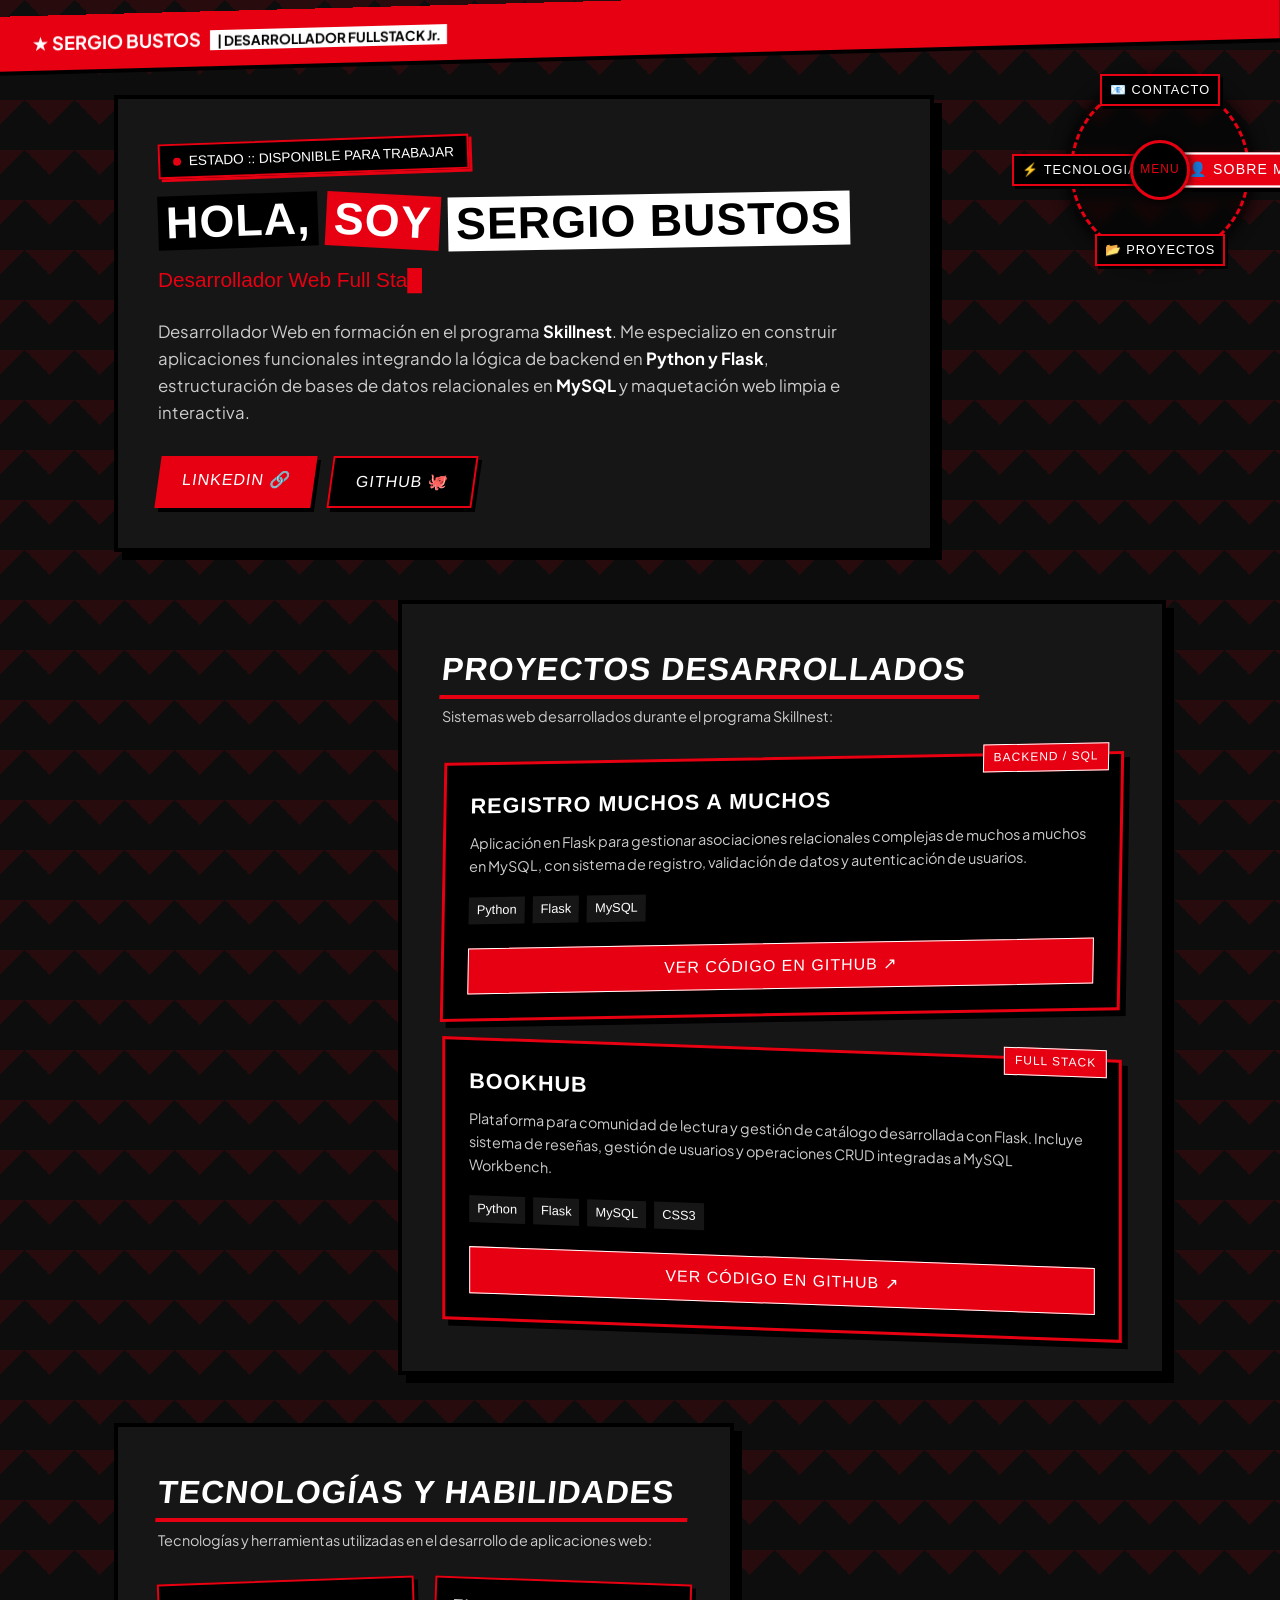
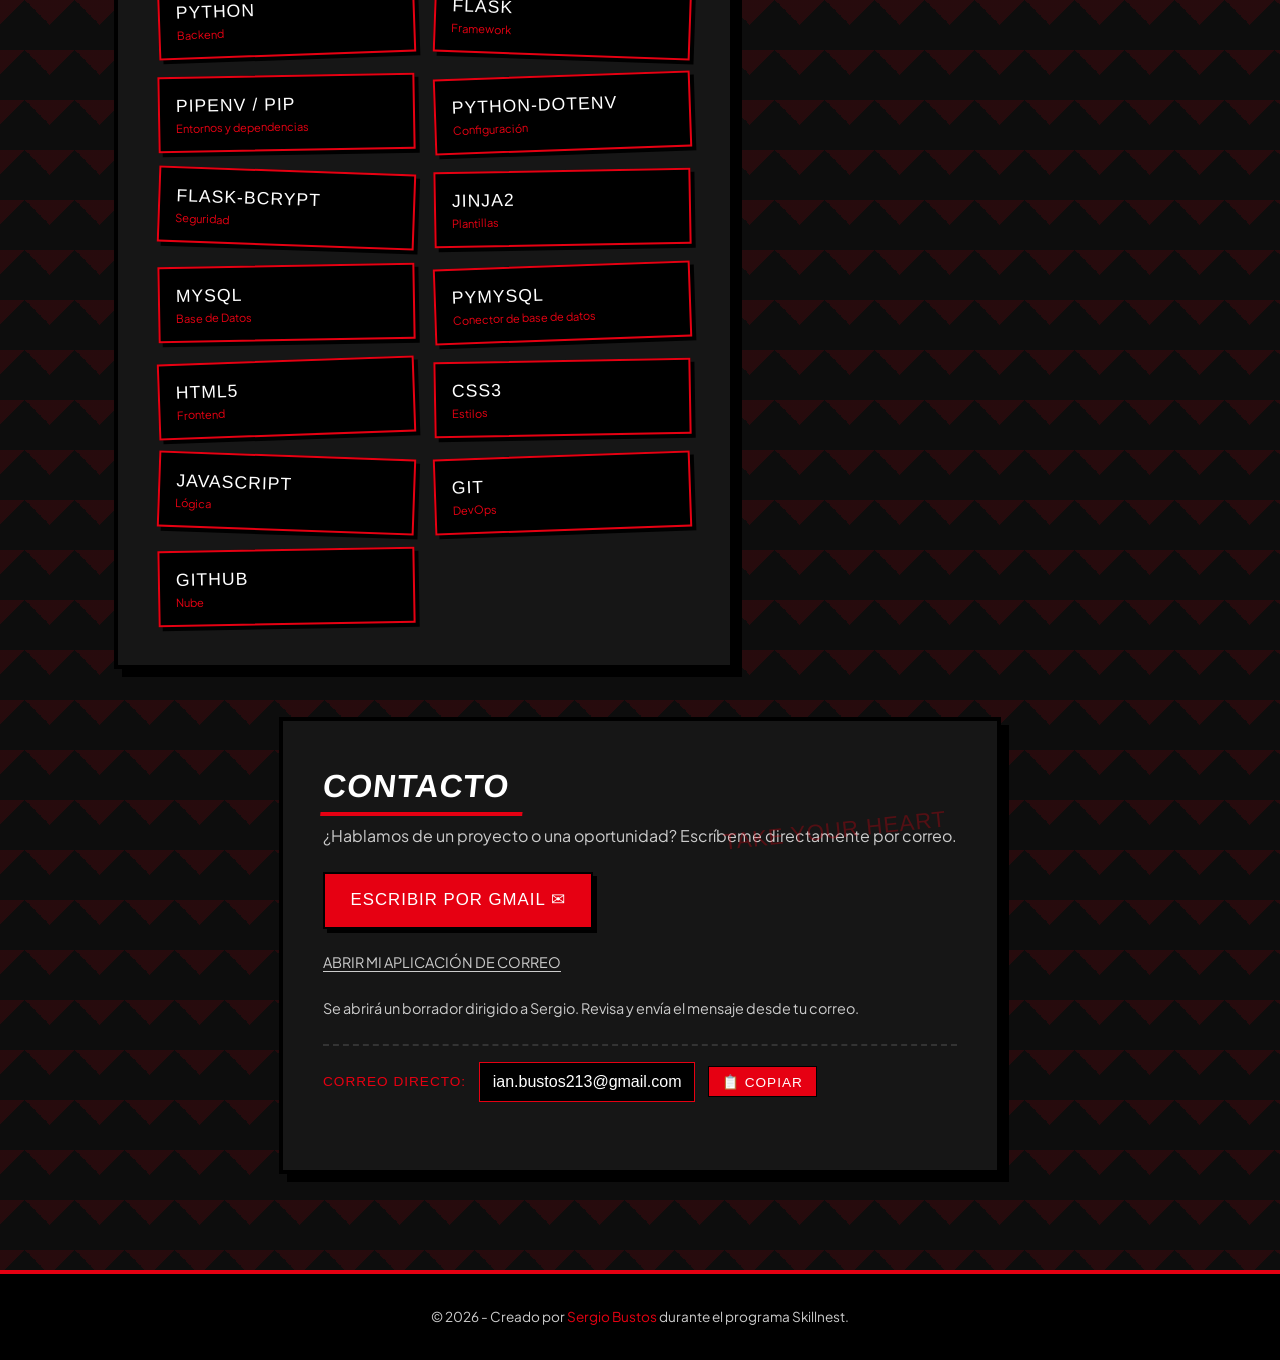
==== index.html @ f78c56a1 "update" ====
<!DOCTYPE html>
<html lang="es">
<head>
  <meta charset="UTF-8">
  <meta name="viewport" content="width=device-width, initial-scale=1.0">
  <title>Sergio Bustos | Portafolio Desarrollador Web</title>
  
  <link rel="preconnect" href="https://fonts.googleapis.com">
  <link rel="preconnect" href="https://fonts.gstatic.com" crossorigin>
  <link href="https://fonts.googleapis.com/css2?family=Impact&family=Plus+Jakarta+Sans:wght@700;800&display=swap" rel="stylesheet">
  
  <link rel="stylesheet" href="assets/css/styles.css">
</head>
<body>

  <!-- Transición de pantalla estilo Persona 5 -->
  <div id="p5-transition" class="p5-transition-overlay">
    <div class="p5-transition-stripe">
      <span class="p5-transition-text">TAKE YOUR TIME</span>
    </div>
  </div>

  <!-- Header Superior -->
  <header class="header">
    <div class="logo">
      <span class="star">★</span> SERGIO BUSTOS <span class="logo-sub">| DESARROLLADOR FULLSTACK Jr.</span>
    </div>
  </header>

  <!-- RUEDA RADIAL DE COMANDOS -->
  <div class="p5-wheel-container">
    <div class="wheel-center-badge">
      <span>MENU</span>
    </div>

    <div class="p5-wheel" id="p5-wheel">
      <a href="#sobre-mi" class="wheel-item item-1 p5-nav-link active" data-angle="0">
        <span class="cmd-box">👤 SOBRE MÍ</span>
      </a>
      <a href="#proyectos" class="wheel-item item-2 p5-nav-link" data-angle="-90">
        <span class="cmd-box">📂 PROYECTOS</span>
      </a>
      <a href="#tecnologias" class="wheel-item item-3 p5-nav-link" data-angle="-180">
        <span class="cmd-box">⚡ TECNOLOGIA</span>
      </a>
      <a href="#contacto" class="wheel-item item-4 p5-nav-link" data-angle="-270">
        <span class="cmd-box">📧 CONTACTO</span>
      </a>
    </div>
  </div>

  <main class="main-container">

    <!-- 1. Presentación Personal -->
    <section id="sobre-mi" class="hero fade-in p5-panel pos-left">
      <div class="status-badge">
        <span class="pulse-dot"></span> ESTADO :: DISPONIBLE PARA TRABAJAR
      </div>

      <h1 class="p5-title">
        <span class="box-black">HOLA,</span>
        <span class="box-red">SOY</span>
        <span class="box-white">SERGIO BUSTOS</span>
      </h1>
      
      <div class="typewriter-container">
        <span id="typewriter-text"></span><span class="cursor">█</span>
      </div>

      <p class="bio">
        Desarrollador Web en formación en el programa <strong>Skillnest</strong>. Me especializo en construir aplicaciones funcionales integrando la lógica de backend en <strong>Python y Flask</strong>, estructuración de bases de datos relacionales en <strong>MySQL</strong> y maquetación web limpia e interactiva.
      </p>

      <div class="hero-actions">
        <a href="https://www.linkedin.com/in/sergio-bustos-859973414/" target="_blank" rel="noopener noreferrer" class="btn p5-btn-red">LINKEDIN 🔗</a>
        <a href="https://github.com/mariiono12" target="_blank" rel="noopener" class="btn p5-btn-black">GITHUB 🐙</a>
      </div>
    </section>

    <!-- 2. Proyectos Destacados (Zig-Zag) -->
    <section id="proyectos" class="section fade-in p5-panel pos-right">
      <h2 class="p5-heading">Proyectos desarrollados</h2>
      <p class="section-subtext">Sistemas web desarrollados durante el programa Skillnest:</p>

      <div class="projects-asymmetric-container">

        <article class="project-card card-left">
          <div class="card-badge">BACKEND / SQL</div>
          <div class="project-info">
            <h3>REGISTRO MUCHOS A MUCHOS</h3>
            <p>Aplicación en Flask para gestionar asociaciones relacionales complejas de muchos a muchos en MySQL, con sistema de registro, validación de datos y autenticación de usuarios.</p>
            <div class="tags">
              <span>Python</span>
              <span>Flask</span>
              <span>MySQL</span>
            </div>
            <a href="https://github.com/mariiono12/Skillnest_fullStack_Python/tree/main/python/flask/fundamentos/28.-Registro_muchos_a_muchos" target="_blank" rel="noopener" class="btn-project">
              VER CÓDIGO EN GITHUB ↗
            </a>
          </div>
        </article>

        <article class="project-card card-right">
          <div class="card-badge">FULL STACK</div>
          <div class="project-info">
            <h3>BOOKHUB</h3>
            <p>Plataforma para comunidad de lectura y gestión de catálogo desarrollada con Flask. Incluye sistema de reseñas, gestión de usuarios y operaciones CRUD integradas a MySQL Workbench.</p>
            <div class="tags">
              <span>Python</span>
              <span>Flask</span>
              <span>MySQL</span>
              <span>CSS3</span>
            </div>
            <a href="https://github.com/mariiono12/Skillnest_fullStack_Python/tree/main/python/flask/fundamentos/bookhub" target="_blank" rel="noopener" class="btn-project">
              VER CÓDIGO EN GITHUB ↗
            </a>
          </div>
        </article>

      </div>
    </section>

    <!-- 3. Tecnologías y Habilidades -->
    <section id="tecnologias" class="section fade-in p5-panel pos-left">
      <h2 class="p5-heading">Tecnologías y habilidades</h2>
      <p class="section-subtext">Tecnologías y herramientas utilizadas en el desarrollo de aplicaciones web:</p>
      
      <div class="skills-mosaic-full">
        
        <div class="skill-card card-skew-1">
          <span class="skill-name">PYTHON</span>
          <span class="skill-level">Backend</span>
          <div class="skill-tooltip">
            <strong>PYTHON</strong>
            <p>Lógica de servidor, programación orientada a objetos, scripts y estructuración de librerías.</p>
          </div>
        </div>

        <div class="skill-card card-skew-2">
          <span class="skill-name">FLASK</span>
          <span class="skill-level">Framework</span>
          <div class="skill-tooltip">
            <strong>FLASK</strong>
            <p>Microframework de Python para construir aplicaciones web y gestionar rutas.</p>
          </div>
        </div>

        <div class="skill-card card-skew-3">
          <span class="skill-name">PIPENV / PIP</span>
          <span class="skill-level">Entornos y dependencias</span>
          <div class="skill-tooltip">
            <strong>PIPENV / PIP</strong>
            <p>Gestión de paquetes, dependencias y entornos virtuales para proyectos Python.</p>
          </div>
        </div>

        <div class="skill-card card-skew-1">
          <span class="skill-name">PYTHON-DOTENV</span>
          <span class="skill-level">Configuración</span>
          <div class="skill-tooltip">
            <strong>PYTHON-DOTENV</strong>
            <p>Carga variables de entorno desde archivos .env para separar la configuración y las credenciales del código.</p>
          </div>
        </div>

        <div class="skill-card card-skew-2">
          <span class="skill-name">FLASK-BCRYPT</span>
          <span class="skill-level">Seguridad</span>
          <div class="skill-tooltip">
            <strong>FLASK-BCRYPT</strong>
            <p>Generación y verificación de hashes seguros para proteger contraseñas.</p>
          </div>
        </div>

        <div class="skill-card card-skew-3">
          <span class="skill-name">JINJA2</span>
          <span class="skill-level">Plantillas</span>
          <div class="skill-tooltip">
            <strong>JINJA2</strong>
            <p>Renderizado de plantillas HTML dinámicas e integración de datos desde Flask.</p>
          </div>
        </div>

        <div class="skill-card card-skew-3">
          <span class="skill-name">MYSQL</span>
          <span class="skill-level">Base de Datos</span>
          <div class="skill-tooltip">
            <strong>MYSQL</strong>
            <p>Modelado ER, consultas relacionales, Joins y relaciones N:M complejas.</p>
          </div>
        </div>

        <div class="skill-card card-skew-1">
          <span class="skill-name">PYMYSQL</span>
          <span class="skill-level">Conector de base de datos</span>
          <div class="skill-tooltip">
            <strong>PYMYSQL</strong>
            <p>Conexión de aplicaciones Python con bases de datos MySQL y ejecución de consultas.</p>
          </div>
        </div>

        <div class="skill-card card-skew-1">
          <span class="skill-name">HTML5</span>
          <span class="skill-level">Frontend</span>
          <div class="skill-tooltip">
            <strong>HTML5</strong>
            <p>Estructuración semántica de páginas web, accesibilidad y maquetación limpia.</p>
          </div>
        </div>

        <div class="skill-card card-skew-3">
          <span class="skill-name">CSS3</span>
          <span class="skill-level">Estilos</span>
          <div class="skill-tooltip">
            <strong>CSS3</strong>
            <p>CSS puro para maquetación, diseño adaptable, animaciones y estilos; incluye tipografías de Google Fonts.</p>
          </div>
        </div>

        <div class="skill-card card-skew-2">
          <span class="skill-name">JAVASCRIPT</span>
          <span class="skill-level">Lógica</span>
          <div class="skill-tooltip">
            <strong>JAVASCRIPT</strong>
            <p>Manipulación dinámica del DOM, eventos asíncronos e interacción de usuario.</p>
          </div>
        </div>

        <div class="skill-card card-skew-1">
          <span class="skill-name">GIT</span>
          <span class="skill-level">DevOps</span>
          <div class="skill-tooltip">
            <strong>GIT</strong>
            <p>Control de versiones local, ramas y commits; configuración de archivos .gitignore.</p>
          </div>
        </div>

        <div class="skill-card card-skew-3">
          <span class="skill-name">GITHUB</span>
          <span class="skill-level">Nube</span>
          <div class="skill-tooltip">
            <strong>GITHUB</strong>
            <p>Repositorios remotos, proyectos colaborativos, documentación y Pages.</p>
          </div>
        </div>

      </div>
    </section>

    <!-- 4. Contacto -->
    <section id="contacto" class="section fade-in p5-panel pos-center">
      <h2 class="p5-heading">Contacto</h2>
      
      <div class="calling-card-expanded">
        <div class="card-stamp">TAKE YOUR HEART</div>
        <p class="calling-card-intro">¿Hablamos de un proyecto o una oportunidad? Escríbeme directamente por correo.</p>

        <div class="contact-actions">
          <a class="btn-send-p5" href="https://mail.google.com/mail/?view=cm&amp;fs=1&amp;to=ian.bustos213@gmail.com&amp;su=Contacto%20desde%20mi%20portafolio&amp;body=Hola%20Sergio%2C%0A%0AMe%20gustar%C3%ADa%20conversar%20contigo%20sobre%3A%0A%0A" target="_blank" rel="noopener noreferrer">ESCRIBIR POR GMAIL ✉</a>
          <a class="btn-email-default" href="mailto:ian.bustos213@gmail.com?subject=Contacto%20desde%20mi%20portafolio">ABRIR MI APLICACIÓN DE CORREO</a>
          <p class="contact-note">Se abrirá un borrador dirigido a Sergio. Revisa y envía el mensaje desde tu correo.</p>
        </div>

        <div class="email-direct-box">
          <span class="email-label">CORREO DIRECTO:</span>
          <a href="mailto:ian.bustos213@gmail.com" id="email-text" class="email-link">ian.bustos213@gmail.com</a>
          <button id="copy-btn" class="btn-copy" type="button" title="Copiar correo">📋 COPIAR</button>
        </div>
        <span id="copy-message" class="copy-message">¡Correo copiado al portapapeles!</span>
      </div>
    </section>

  </main>

  <footer>
    <p>© 2026 - Creado por <span>Sergio Bustos</span> durante el programa Skillnest.</p>
  </footer>

  <script src="assets/js/main.js"></script>
</body>
</html>
---- assets/css/styles.css ----
:root {
  --p5-red: #e60012;
  --p5-black: #0d0d0d;
  --p5-white: #ffffff;
  --p5-gray: #161616;
  --text-muted: #cccccc;
}

[data-theme="light"] {
  --p5-red: #d00010;
  --p5-black: #f0f0f0;
  --p5-white: #101010;
  --p5-gray: #ffffff;
  --text-muted: #444444;
}

* {
  box-sizing: border-box;
  margin: 0;
  padding: 0;
}

html {
  scroll-behavior: smooth;
}

body {
  background-color: var(--p5-black);
  color: var(--p5-white);
  font-family: 'Plus Jakarta Sans', sans-serif;
  line-height: 1.6;
  overflow-x: hidden;
  transition: background-color 0.3s, color 0.3s;

  background-image: linear-gradient(135deg, rgba(230, 0, 18, 0.12) 25%, transparent 25%), 
                    linear-gradient(225deg, rgba(230, 0, 18, 0.12) 25%, transparent 25%);
  background-size: 50px 50px;
}

/* Tipografía de impacto */
h1, h2, h3, .btn, .skill-name, .btn-project, .p5-transition-text, 
.skill-tooltip strong, .card-badge, .card-stamp, .btn-copy, .btn-send-p5, label, .email-label, .cmd-box, .wheel-center-badge {
  font-family: 'Impact', sans-serif;
  text-transform: uppercase;
  letter-spacing: 1px;
}

/* Header Superior */
.header {
  display: flex;
  justify-content: space-between;
  align-items: center;
  padding: 0.8rem 2rem;
  background: var(--p5-red);
  color: #fff;
  transform: skewY(-1.5deg);
  position: sticky;
  top: -5px;
  z-index: 90;
  box-shadow: 0 4px 0px #000;
}

.logo {
  font-size: 1.15rem;
  font-weight: bold;
}

.logo-sub {
  font-size: 0.85rem;
  color: #000;
  background: #fff;
  padding: 0.1rem 0.4rem;
  margin-left: 0.4rem;
}

.btn-theme {
  background: #000;
  border: none;
  color: #fff;
  padding: 0.3rem 0.7rem;
  cursor: pointer;
  transform: skewX(-10deg);
  font-family: 'Impact', sans-serif;
}

/* RUEDA RADIAL DE COMANDOS */
.p5-wheel-container {
  position: fixed;
  top: 75px;
  right: 25px;
  width: 190px;
  height: 190px;
  z-index: 1000;
  pointer-events: none;
  background: rgba(0, 0, 0, 0.5);
  backdrop-filter: blur(4px);
  border-radius: 50%;
  padding: 5px;
  box-shadow: 0 0 15px rgba(0, 0, 0, 0.8);
}

.wheel-center-badge {
  position: absolute;
  top: 50%;
  left: 50%;
  transform: translate(-50%, -50%);
  background: #000;
  color: var(--p5-red);
  border: 3px solid var(--p5-red);
  padding: 0.3rem;
  font-size: 0.75rem;
  box-shadow: 0 0 10px #000;
  z-index: 1002;
  border-radius: 50%;
  width: 60px;
  height: 60px;
  display: flex;
  align-items: center;
  justify-content: center;
  text-align: center;
}

.p5-wheel {
  position: relative;
  width: 100%;
  height: 100%;
  border: 3px dashed var(--p5-red);
  border-radius: 50%;
  pointer-events: all;
}

.wheel-item {
  position: absolute;
  top: 50%;
  left: 50%;
  width: 120px;
  height: 34px;
  margin: 0;
  transform: translate(-50%, -50%);
  text-decoration: none;
  display: flex;
  align-items: center;
  justify-content: center;
  transition: top 0.6s cubic-bezier(0.25, 1, 0.5, 1), left 0.6s cubic-bezier(0.25, 1, 0.5, 1);
}

.cmd-box {
  background: #000;
  color: #fff;
  border: 2px solid var(--p5-red);
  padding: 0.25rem 0.5rem;
  font-size: 0.8rem;
  box-shadow: 3px 3px 0px #000;
  white-space: nowrap;
  transition: background-color 0.2s, color 0.2s, transform 0.2s;
}

.wheel-item:hover .cmd-box,
.wheel-item.active .cmd-box {
  background: var(--p5-red);
  color: #fff;
  border-color: #fff;
  transform: scale(1.1);
  box-shadow: 4px 4px 0px #000;
}

/* LAYOUT DINÁMICO ZIG-ZAG */
.main-container {
  max-width: 1100px;
  margin: 0 auto;
  padding: 2.5rem 1.5rem 6rem 1.5rem;
  display: flex;
  flex-direction: column;
  gap: 3rem;
}

.p5-panel {
  background: var(--p5-gray);
  border: 4px solid #000;
  box-shadow: 8px 8px 0px #000;
  padding: 2.5rem;
  position: relative;
}

.pos-left {
  max-width: 820px;
  margin-right: auto;
  transform: rotate(-1.5deg) skewX(-1deg);
}

.pos-right {
  max-width: 850px;
  margin-left: auto;
  transform: rotate(1.5deg) skewX(1deg);
}

.pos-center {
  max-width: 880px;
  margin: 0 auto;
  transform: rotate(-0.5deg);
}

/* Status Badge */
.status-badge {
  display: inline-flex;
  align-items: center;
  gap: 0.5rem;
  background: #000;
  border: 2px solid var(--p5-red);
  color: #fff;
  font-family: 'Impact', sans-serif;
  font-size: 0.85rem;
  padding: 0.3rem 0.8rem;
  transform: rotate(-2deg);
  box-shadow: 3px 3px 0px var(--p5-red);
  margin-bottom: 1.2rem;
}

.pulse-dot {
  width: 8px;
  height: 8px;
  background-color: var(--p5-red);
  border-radius: 50%;
  animation: pulse 1.5s infinite;
}

@keyframes pulse {
  0% { transform: scale(0.95); box-shadow: 0 0 0 0 rgba(230, 0, 18, 0.7); }
  70% { transform: scale(1); box-shadow: 0 0 0 8px rgba(230, 0, 18, 0); }
  100% { transform: scale(0.95); box-shadow: 0 0 0 0 rgba(230, 0, 18, 0); }
}

/* Título Periódico */
.p5-title {
  font-size: 2.8rem;
  line-height: 1.2;
  margin-bottom: 1rem;
  display: flex;
  flex-wrap: wrap;
  gap: 0.5rem;
}

.box-black { background: #000; color: #fff; padding: 0 0.5rem; transform: rotate(-2deg); }
.box-red { background: var(--p5-red); color: #fff; padding: 0 0.5rem; transform: rotate(3deg); }
.box-white { background: #fff; color: #000; padding: 0 0.5rem; transform: rotate(-1deg); }

.typewriter-container {
  font-family: 'Impact', sans-serif;
  font-size: 1.3rem;
  color: var(--p5-red);
  margin-bottom: 1rem;
  min-height: 40px;
}

.cursor {
  animation: blink 0.6s infinite;
}

@keyframes blink {
  0%, 100% { opacity: 1; }
  50% { opacity: 0; }
}

.bio {
  font-size: 1.05rem;
  color: var(--text-muted);
  margin-bottom: 1.8rem;
}

.bio strong {
  color: var(--p5-white);
}

.hero-actions {
  display: flex;
  gap: 1rem;
}

.btn {
  padding: 0.7rem 1.5rem;
  text-decoration: none;
  font-size: 1rem;
  box-shadow: 4px 4px 0px #000;
  transform: skewX(-8deg);
  transition: transform 0.15s, box-shadow 0.15s;
}

.p5-btn-red { background: var(--p5-red); color: #fff; }
.p5-btn-black { background: #000; color: #fff; border: 2px solid var(--p5-red); }

.btn:hover {
  transform: skewX(-8deg) translate(-3px, -3px);
  box-shadow: 7px 7px 0px #000;
}

.p5-heading {
  font-size: 2rem;
  margin-bottom: 0.4rem;
  transform: skewX(-6deg);
  border-bottom: 4px solid var(--p5-red);
  display: inline-block;
  padding-right: 1rem;
}

.section-subtext {
  color: var(--text-muted);
  font-size: 0.9rem;
  margin-bottom: 1.8rem;
}

/* PROYECTOS ASIMÉTRICOS */
.projects-asymmetric-container {
  display: flex;
  flex-direction: column;
  gap: 2rem;
}

.project-card {
  background: #000;
  color: #fff;
  border: 3px solid var(--p5-red);
  box-shadow: 6px 6px 0px #000;
  position: relative;
  transition: transform 0.2s, box-shadow 0.2s;
  max-width: 680px;
}

.card-left {
  align-self: flex-start;
  transform: rotate(-1deg) skewX(-2deg);
}

.card-right {
  align-self: flex-end;
  transform: rotate(2deg) skewX(2deg);
}

.project-card:hover {
  transform: scale(1.02) rotate(0deg);
  box-shadow: 10px 10px 0px var(--p5-red);
}

.card-badge {
  position: absolute;
  top: -12px;
  right: 12px;
  background: var(--p5-red);
  color: #fff;
  font-size: 0.75rem;
  padding: 0.2rem 0.6rem;
  border: 1px solid #fff;
}

.project-info {
  padding: 1.5rem;
}

.project-info h3 {
  font-size: 1.35rem;
  margin-bottom: 0.5rem;
}

.project-info p {
  color: var(--text-muted);
  font-size: 0.9rem;
  margin-bottom: 1.2rem;
}

.tags {
  display: flex;
  gap: 0.5rem;
  margin-bottom: 1.5rem;
}

.tags span {
  font-family: 'Impact', sans-serif;
  font-size: 0.8rem;
  background: var(--p5-gray);
  color: #fff;
  padding: 0.2rem 0.5rem;
}

.btn-project {
  display: block;
  text-align: center;
  background: var(--p5-red);
  color: #fff;
  font-size: 1rem;
  padding: 0.6rem;
  text-decoration: none;
  border: 1px solid #fff;
  transition: background-color 0.2s, color 0.2s;
}

.btn-project:hover {
  background: #fff;
  color: #000;
}

/* MOSAICO DE TECNOLOGÍAS */
.skills-mosaic-full {
  display: grid;
  grid-template-columns: repeat(auto-fit, minmax(170px, 1fr));
  gap: 1.2rem;
}

.skill-card {
  position: relative;
  background: #000;
  color: #fff;
  padding: 0.8rem 1rem;
  border: 2px solid var(--p5-red);
  box-shadow: 4px 4px 0px #000;
  cursor: pointer;
  display: flex;
  flex-direction: column;
  transition: transform 0.2s, background-color 0.2s;
}

.card-skew-1 { transform: rotate(-2deg); }
.card-skew-2 { transform: rotate(2deg); }
.card-skew-3 { transform: rotate(-1deg); }

.skill-name {
  font-size: 1.1rem;
}

.skill-level {
  font-size: 0.7rem;
  color: var(--p5-red);
}

.skill-card:hover {
  background: var(--p5-red);
  transform: scale(1.1) rotate(0deg);
  z-index: 10;
}

.skill-card:hover .skill-level {
  color: #fff;
}

/* Tooltip */
.skill-tooltip {
  position: absolute;
  bottom: 125%;
  left: 50%;
  transform: translateX(-50%) translateY(10px);
  width: 220px;
  background: #000;
  color: #fff;
  border: 3px solid var(--p5-red);
  padding: 0.8rem;
  box-shadow: 5px 5px 0px #fff;
  opacity: 0;
  visibility: hidden;
  pointer-events: none;
  transition: opacity 0.2s, transform 0.2s, visibility 0.2s;
  z-index: 20;
}

.skill-tooltip::after {
  content: '';
  position: absolute;
  top: 100%;
  left: 50%;
  transform: translateX(-50%);
  border-width: 7px;
  border-style: solid;
  border-color: var(--p5-red) transparent transparent transparent;
}

.skill-card:hover .skill-tooltip {
  opacity: 1;
  visibility: visible;
  transform: translateX(-50%) translateY(0);
}

.skill-tooltip strong {
  display: block;
  font-size: 1rem;
  color: var(--p5-red);
  margin-bottom: 0.3rem;
  border-bottom: 1px solid #333;
}

.skill-tooltip p {
  font-family: 'Plus Jakarta Sans', sans-serif;
  font-size: 0.78rem;
  color: #ddd;
  line-height: 1.3;
}

/* FORMULARIO CALLING CARD */
.calling-card-expanded {
  position: relative;
}

.card-stamp {
  position: absolute;
  top: -10px;
  right: 10px;
  color: rgba(230, 0, 18, 0.3);
  font-size: 1.4rem;
  transform: rotate(-6deg);
}

.calling-card-intro {
  margin-bottom: 1.5rem;
  color: var(--text-muted);
}

.contact-actions {
  display: flex;
  flex-direction: column;
  gap: 1.2rem;
  margin-bottom: 1.5rem;
}

.contact-actions a {
  display: inline-block;
  align-self: flex-start;
  text-decoration: none;
}

.btn-send-p5 {
  background: var(--p5-red);
  color: #fff;
  border: 2px solid #000;
  padding: 0.8rem 1.6rem;
  font-size: 1.05rem;
  box-shadow: 4px 4px 0px #000;
  transition: transform 0.15s, background-color 0.15s, box-shadow 0.15s;
}

.btn-send-p5:hover {
  background: #fff;
  color: #000;
  transform: translate(-2px, -2px);
  box-shadow: 6px 6px 0px #000;
}

.btn-email-default {
  padding: 0.2rem 0;
  color: var(--text-muted);
  font-size: 0.9rem;
  text-decoration: underline !important;
  text-underline-offset: 3px;
}

.contact-note {
  margin: 0;
  color: var(--text-muted);
  font-size: 0.9rem;
}

.email-direct-box {
  display: flex;
  align-items: center;
  gap: 0.8rem;
  border-top: 2px dashed #333;
  padding-top: 1rem;
  flex-wrap: wrap;
}

.email-label {
  font-size: 0.85rem;
  color: var(--p5-red);
}

.email-link {
  background: #000;
  color: #fff;
  padding: 0.4rem 0.8rem;
  font-family: 'Impact', sans-serif;
  font-size: 1rem;
  text-decoration: none;
  border: 1px solid var(--p5-red);
}

.btn-copy {
  background: var(--p5-red);
  color: #fff;
  border: 1px solid #000;
  padding: 0.4rem 0.8rem;
  cursor: pointer;
  font-size: 0.85rem;
}

.copy-message {
  display: block;
  font-size: 0.8rem;
  color: var(--p5-red);
  margin-top: 0.5rem;
  font-weight: bold;
  opacity: 0;
  transition: opacity 0.3s;
}

.copy-message.show {
  opacity: 1;
}

/* Transición Overlay */
.p5-transition-overlay {
  position: fixed;
  top: 0;
  left: 0;
  width: 100vw;
  height: 100vh;
  z-index: 99999;
  pointer-events: none;
  overflow: hidden;
  display: flex;
  align-items: center;
  justify-content: center;
  opacity: 0;
  background: rgba(0, 0, 0, 0.58);
  backdrop-filter: blur(0);
  transition: opacity 0.4s ease, backdrop-filter 0.4s ease;
}

.p5-transition-overlay.active {
  opacity: 1;
  pointer-events: all;
  backdrop-filter: blur(5px);
}

.p5-transition-overlay.exit {
  opacity: 0;
  pointer-events: none;
  backdrop-filter: blur(0);
}

.p5-transition-stripe {
  width: min(760px, 88vw);
  min-height: 150px;
  padding: 2rem;
  background: linear-gradient(135deg, #c90010, var(--p5-red) 55%, #a9000d);
  border: 3px solid #000;
  border-radius: 12px;
  transform: rotate(-3deg) translateY(18vh) scale(0.92);
  opacity: 0;
  display: flex;
  align-items: center;
  justify-content: center;
  box-shadow: 0 18px 55px rgba(0, 0, 0, 0.55), 0 0 28px rgba(230, 0, 18, 0.22);
  transition: transform 0.48s cubic-bezier(0.22, 1, 0.36, 1), opacity 0.3s ease;
}

.p5-transition-overlay.active .p5-transition-stripe {
  transform: rotate(-3deg) translateY(0) scale(1);
  opacity: 1;
}

.p5-transition-overlay.exit .p5-transition-stripe {
  transform: rotate(-3deg) translateY(-18vh) scale(0.96);
  opacity: 0;
}

.p5-transition-text {
  font-size: clamp(2rem, 5vw, 3.4rem);
  color: #fff;
  background: #000;
  padding: 0.65rem 1.5rem;
  border-radius: 5px;
  transform: skewX(-5deg);
  box-shadow: 5px 5px 0 rgba(255, 255, 255, 0.8);
}

.p5-transition-overlay.active .p5-transition-text {
  animation: transitionTextReveal 0.55s 0.08s both cubic-bezier(0.2, 0.8, 0.2, 1);
}

@keyframes transitionTextReveal {
  from {
    opacity: 0;
    transform: skewX(-5deg) translateY(12px) scale(0.96);
  }
  to {
    opacity: 1;
    transform: skewX(-5deg) translateY(0) scale(1);
  }
}

@media (prefers-reduced-motion: reduce) {
  .p5-transition-overlay,
  .p5-transition-stripe {
    transition-duration: 0.01ms;
  }

  .p5-transition-text {
    animation-duration: 0.01ms;
    animation-delay: 0ms;
  }
}

.fade-in {
  opacity: 1;
  transform: translateY(0);
}

body.js-enabled .fade-in {
  opacity: 0;
  transform: translateY(15px);
  transition: opacity 0.4s ease, transform 0.4s ease;
}

body.js-enabled .fade-in.visible {
  opacity: 1;
  transform: translateY(0);
}

footer {
  text-align: center;
  padding: 2rem;
  border-top: 4px solid var(--p5-red);
  background: #000;
  font-size: 0.85rem;
  color: var(--text-muted);
}

footer span {
  color: var(--p5-red);
}

@media (max-width: 1100px) {
  .p5-wheel-container {
    top: auto;
    right: 50%;
    bottom: 12px;
    width: min(480px, calc(100vw - 24px));
    height: 64px;
    padding: 4px;
    transform: translateX(50%);
    pointer-events: all;
    border: 2px solid var(--p5-red);
    border-radius: 12px;
    background: rgba(0, 0, 0, 0.94);
    backdrop-filter: blur(8px);
  }

  .wheel-center-badge {
    display: none;
  }

  .p5-wheel {
    display: flex;
    gap: 4px;
    width: 100%;
    height: 100%;
    border: 0;
    border-radius: 0;
  }

  .wheel-item {
    position: relative;
    top: auto;
    left: auto;
    flex: 1;
    width: 0;
    height: 100%;
    margin: 0;
    transform: none;
    transition: none;
  }

  .cmd-box {
    display: flex;
    align-items: center;
    justify-content: center;
    width: 100%;
    height: 100%;
    padding: 0.25rem;
    font-size: 0.68rem;
    line-height: 1.15;
    text-align: center;
    white-space: normal;
  }

  body {
    padding-bottom: 5.5rem;
  }
}

@media (max-width: 768px) {
  .main-container {
    gap: 2rem;
    padding: 2rem 1rem 2rem;
  }

  .p5-panel,
  .card-left, .card-right {
    transform: none;
  }

  .pos-left, .pos-right, .pos-center {
    max-width: 100%;
    margin: 0;
  }

  .project-card {
    align-self: stretch;
    width: 100%;
  }

  .project-card:hover {
    transform: none;
  }

  .hero-actions,
  .tags {
    flex-wrap: wrap;
  }

  .skills-mosaic-full {
    grid-template-columns: repeat(auto-fit, minmax(140px, 1fr));
  }

  .skill-card,
  .skill-card:hover {
    transform: none;
  }

  .skill-tooltip {
    position: static;
    width: auto;
    margin-top: 0.5rem;
    padding: 0;
    border: 0;
    box-shadow: none;
    opacity: 1;
    visibility: visible;
    transform: none;
  }

  .skill-tooltip::after {
    display: none;
  }
}

@media (max-width: 480px) {
  .header {
    padding: 0.7rem 1rem;
  }

  .logo {
    font-size: 0.95rem;
  }

  .logo-sub {
    display: block;
    width: fit-content;
    margin: 0.2rem 0 0 1.35rem;
    font-size: 0.68rem;
  }

  .main-container {
    padding: 1.5rem 0.75rem 2rem;
  }

  .p5-panel {
    padding: 1.25rem;
    border-width: 3px;
    box-shadow: 5px 5px 0 #000;
  }

  .p5-title {
    font-size: clamp(1.8rem, 9vw, 2.4rem);
  }

  .p5-heading {
    font-size: clamp(1.5rem, 7vw, 1.8rem);
  }

  .status-badge {
    max-width: 100%;
    font-size: 0.68rem;
    line-height: 1.3;
  }

  .project-info {
    padding: 1rem;
  }

  .project-info h3 {
    font-size: 1.15rem;
  }

  .p5-wheel-container {
    bottom: 8px;
    height: 58px;
  }

  .cmd-box {
    font-size: 0.62rem;
    letter-spacing: 0.4px;
  }
}
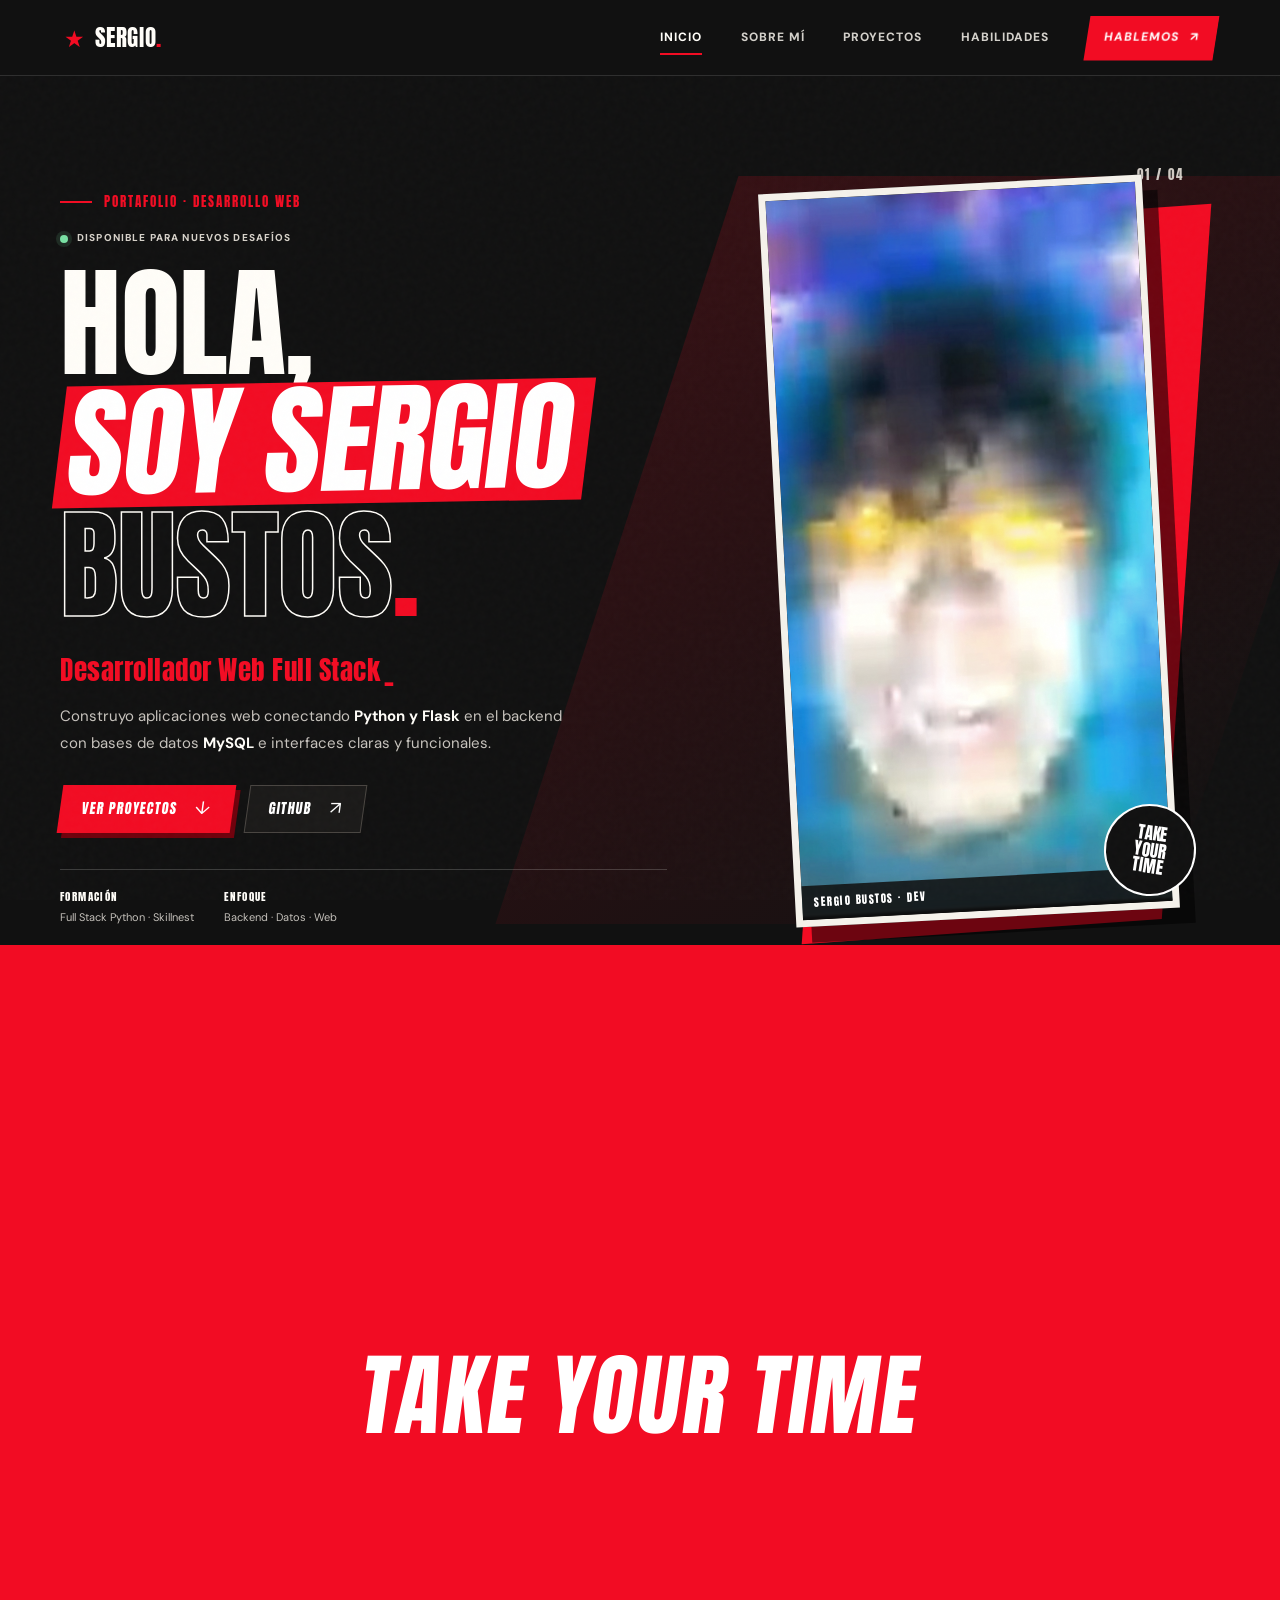
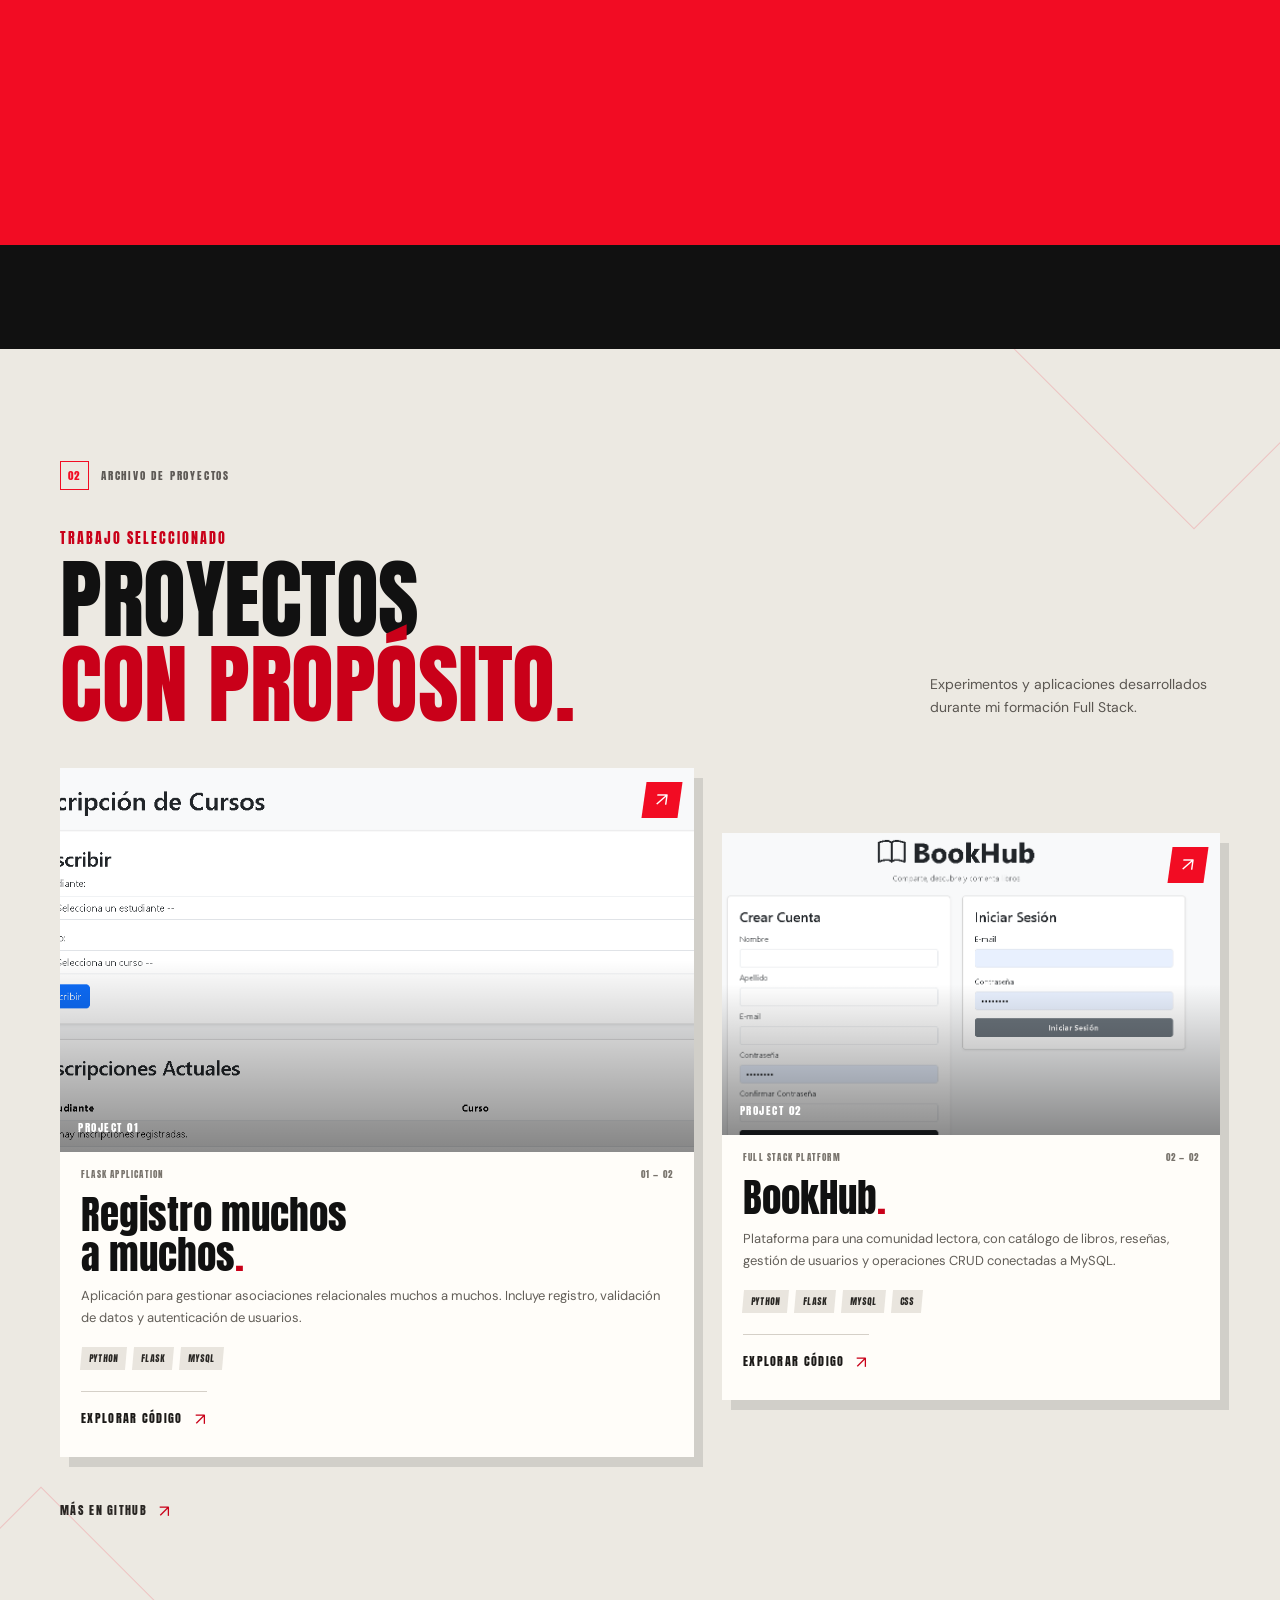
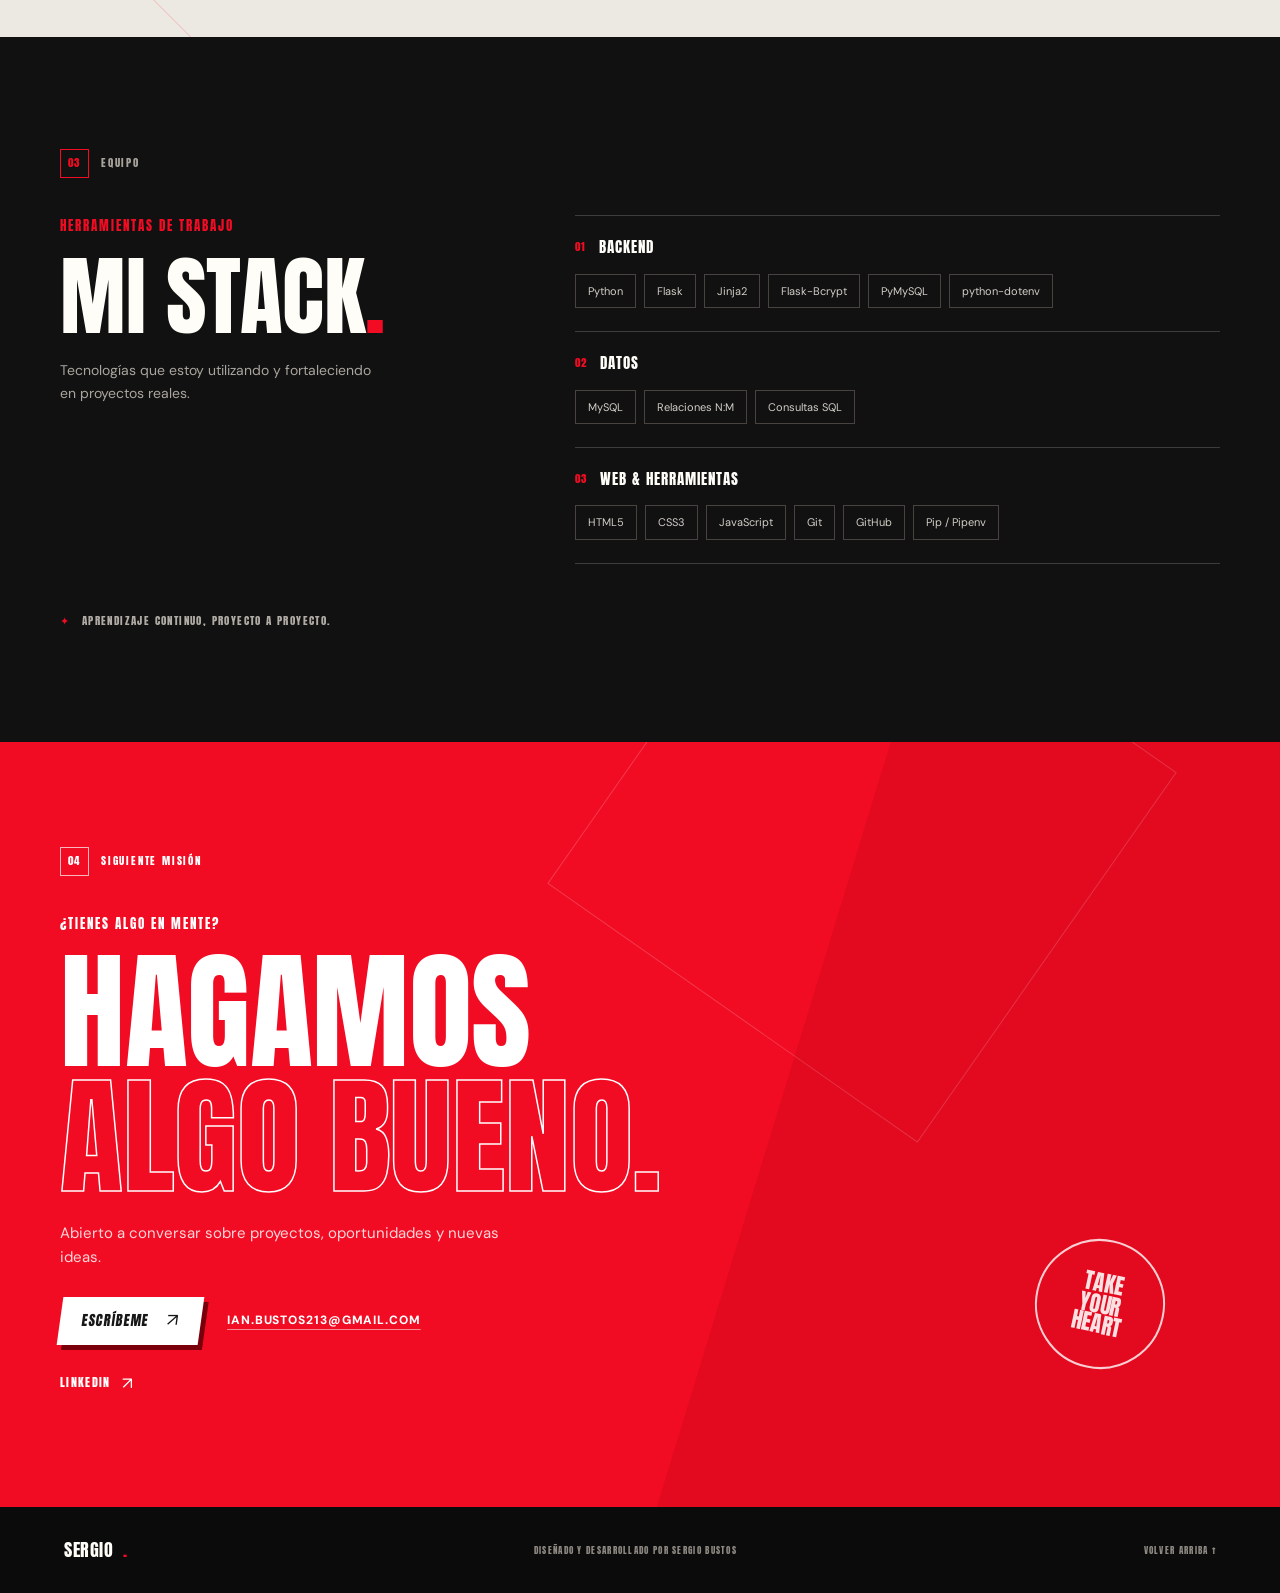
==== commit 408b5310: "update" ====
--- a/index.html
+++ b/index.html
@@ -2,280 +2,209 @@
 <html lang="es">
 <head>
   <meta charset="UTF-8">
-  <meta name="viewport" content="width=device-width, initial-scale=1.0">
-  <title>Sergio Bustos | Portafolio Desarrollador Web</title>
-  
+  <meta name="viewport" content="width=device-width, initial-scale=1">
+  <meta name="theme-color" content="#111111">
+  <meta name="description" content="Portafolio de Sergio Bustos, desarrollador web en formación. Proyectos con Python, Flask, MySQL y tecnologías frontend.">
+  <title>Sergio Bustos — Desarrollador web</title>
   <link rel="preconnect" href="https://fonts.googleapis.com">
   <link rel="preconnect" href="https://fonts.gstatic.com" crossorigin>
-  <link href="https://fonts.googleapis.com/css2?family=Impact&family=Plus+Jakarta+Sans:wght@700;800&display=swap" rel="stylesheet">
-  
+  <link href="https://fonts.googleapis.com/css2?family=Anton&family=DM+Sans:wght@400;500;600;700;800&display=swap" rel="stylesheet">
   <link rel="stylesheet" href="assets/css/styles.css">
+  <script src="assets/js/main.js" defer></script>
 </head>
 <body>
-
-  <!-- Transición de pantalla estilo Persona 5 -->
-  <div id="p5-transition" class="p5-transition-overlay">
-    <div class="p5-transition-stripe">
-      <span class="p5-transition-text">TAKE YOUR TIME</span>
+  <a class="skip-link" href="#contenido">Saltar al contenido</a>
+
+  <div class="page-noise" aria-hidden="true"></div>
+  <div class="transition-curtain" id="transition-curtain" aria-hidden="true">
+    <span>TAKE YOUR TIME</span>
+  </div>
+
+  <header class="site-header">
+    <a class="wordmark" href="#inicio" aria-label="Sergio Bustos, inicio">
+      <span class="wordmark-star" aria-hidden="true">★</span>
+      <span>SERGIO<span class="wordmark-dot">.</span></span>
+    </a>
+    <button class="menu-toggle" id="menu-toggle" type="button" aria-expanded="false" aria-controls="site-nav">
+      <span class="menu-toggle-label">MENÚ</span>
+      <span class="menu-toggle-icon" aria-hidden="true"><i></i><i></i></span>
+    </button>
+    <nav class="site-nav" id="site-nav" aria-label="Navegación principal">
+      <a href="#inicio" class="nav-link is-active">Inicio</a>
+      <a href="#sobre-mi" class="nav-link">Sobre mí</a>
+      <a href="#proyectos" class="nav-link">Proyectos</a>
+      <a href="#habilidades" class="nav-link">Habilidades</a>
+      <a href="#contacto" class="nav-cta">Hablemos <span aria-hidden="true">↗</span></a>
+    </nav>
+  </header>
+
+  <main id="contenido">
+    <section class="hero section-wrap" id="inicio" aria-labelledby="hero-title">
+      <div class="hero-copy">
+        <p class="eyebrow"><span class="eyebrow-line"></span> PORTAFOLIO · DESARROLLO WEB</p>
+        <p class="availability"><span class="availability-dot"></span> DISPONIBLE PARA NUEVOS DESAFÍOS</p>
+        <h1 class="hero-title" id="hero-title">
+          <span>HOLA,</span>
+          <span class="hero-title-red">SOY SERGIO</span>
+          <span class="hero-title-outline">BUSTOS<span class="title-period">.</span></span>
+        </h1>
+        <p class="hero-role"><span id="typewriter-text">Desarrollador Web Full Stack</span><span class="typewriter-cursor" aria-hidden="true">_</span></p>
+        <p class="hero-description">
+          Construyo aplicaciones web conectando <strong>Python y Flask</strong> en el backend con bases de datos <strong>MySQL</strong> e interfaces claras y funcionales.
+        </p>
+        <div class="hero-actions">
+          <a class="button button-red" href="#proyectos">VER PROYECTOS <span aria-hidden="true">↓</span></a>
+          <a class="button button-dark" href="https://github.com/mariiono12" target="_blank" rel="noopener noreferrer">GITHUB <span aria-hidden="true">↗</span></a>
+        </div>
+        <div class="hero-details">
+          <span><b>FORMACIÓN</b> Full Stack Python · Skillnest</span>
+          <span><b>ENFOQUE</b> Backend · Datos · Web</span>
+        </div>
+      </div>
+      <div class="hero-art" aria-label="Retrato de Sergio Bustos">
+        <div class="hero-art-shape" aria-hidden="true"></div>
+        <div class="hero-photo-frame">
+          <img src="assets/images/me.jpg" alt="Retrato de Sergio Bustos" width="600" height="720">
+          <span class="photo-caption">SERGIO BUSTOS · DEV</span>
+        </div>
+        <span class="hero-sticker" aria-hidden="true">TAKE<br>YOUR<br>TIME</span>
+        <span class="hero-index" aria-hidden="true">01 / 04</span>
+      </div>
+      <a class="scroll-cue" href="#sobre-mi"><span></span> DESLIZA PARA EXPLORAR</a>
+    </section>
+
+    <div class="ticker" aria-label="Tecnologías principales">
+      <div class="ticker-track" aria-hidden="true">
+        <span>PYTHON</span><i>✦</i><span>FLASK</span><i>✦</i><span>MYSQL</span><i>✦</i><span>DESARROLLO WEB</span><i>✦</i>
+        <span>PYTHON</span><i>✦</i><span>FLASK</span><i>✦</i><span>MYSQL</span><i>✦</i><span>DESARROLLO WEB</span><i>✦</i>
+      </div>
     </div>
-  </div>
-
-  <!-- Header Superior -->
-  <header class="header">
-    <div class="logo">
-      <span class="star">★</span> SERGIO BUSTOS <span class="logo-sub">| DESARROLLADOR FULLSTACK Jr.</span>
-    </div>
-  </header>
-
-  <!-- RUEDA RADIAL DE COMANDOS -->
-  <div class="p5-wheel-container">
-    <div class="wheel-center-badge">
-      <span>MENU</span>
-    </div>
-
-    <div class="p5-wheel" id="p5-wheel">
-      <a href="#sobre-mi" class="wheel-item item-1 p5-nav-link active" data-angle="0">
-        <span class="cmd-box">👤 SOBRE MÍ</span>
-      </a>
-      <a href="#proyectos" class="wheel-item item-2 p5-nav-link" data-angle="-90">
-        <span class="cmd-box">📂 PROYECTOS</span>
-      </a>
-      <a href="#tecnologias" class="wheel-item item-3 p5-nav-link" data-angle="-180">
-        <span class="cmd-box">⚡ TECNOLOGIA</span>
-      </a>
-      <a href="#contacto" class="wheel-item item-4 p5-nav-link" data-angle="-270">
-        <span class="cmd-box">📧 CONTACTO</span>
-      </a>
-    </div>
-  </div>
-
-  <main class="main-container">
-
-    <!-- 1. Presentación Personal -->
-    <section id="sobre-mi" class="hero fade-in p5-panel pos-left">
-      <div class="status-badge">
-        <span class="pulse-dot"></span> ESTADO :: DISPONIBLE PARA TRABAJAR
-      </div>
-
-      <h1 class="p5-title">
-        <span class="box-black">HOLA,</span>
-        <span class="box-red">SOY</span>
-        <span class="box-white">SERGIO BUSTOS</span>
-      </h1>
-      
-      <div class="typewriter-container">
-        <span id="typewriter-text"></span><span class="cursor">█</span>
-      </div>
-
-      <p class="bio">
-        Desarrollador Web en formación en el programa <strong>Skillnest</strong>. Me especializo en construir aplicaciones funcionales integrando la lógica de backend en <strong>Python y Flask</strong>, estructuración de bases de datos relacionales en <strong>MySQL</strong> y maquetación web limpia e interactiva.
-      </p>
-
-      <div class="hero-actions">
-        <a href="https://www.linkedin.com/in/sergio-bustos-859973414/" target="_blank" rel="noopener noreferrer" class="btn p5-btn-red">LINKEDIN 🔗</a>
-        <a href="https://github.com/mariiono12" target="_blank" rel="noopener" class="btn p5-btn-black">GITHUB 🐙</a>
-      </div>
-    </section>
-
-    <!-- 2. Proyectos Destacados (Zig-Zag) -->
-    <section id="proyectos" class="section fade-in p5-panel pos-right">
-      <h2 class="p5-heading">Proyectos desarrollados</h2>
-      <p class="section-subtext">Sistemas web desarrollados durante el programa Skillnest:</p>
-
-      <div class="projects-asymmetric-container">
-
-        <article class="project-card card-left">
-          <div class="card-badge">BACKEND / SQL</div>
-          <div class="project-info">
-            <h3>REGISTRO MUCHOS A MUCHOS</h3>
-            <p>Aplicación en Flask para gestionar asociaciones relacionales complejas de muchos a muchos en MySQL, con sistema de registro, validación de datos y autenticación de usuarios.</p>
-            <div class="tags">
-              <span>Python</span>
-              <span>Flask</span>
-              <span>MySQL</span>
+
+    <section class="about section-wrap section-block" id="sobre-mi" aria-labelledby="about-title">
+      <div class="section-marker"><span>01</span> PERFIL</div>
+      <div class="about-content">
+        <div class="section-heading">
+          <p class="eyebrow">MÁS QUE CÓDIGO</p>
+          <h2 id="about-title">IDEAS CLARAS.<br><span>BUENAS SOLUCIONES.</span></h2>
+        </div>
+        <div class="about-copy">
+          <p class="about-lead">Estoy formándome como desarrollador web Full Stack en el programa Skillnest y disfruto convertir problemas en herramientas útiles.</p>
+          <p>En mis proyectos trabajo desde el diseño de datos y la lógica de servidor hasta la interfaz que usa cada persona. Me gusta aprender haciendo, cuidar los detalles y entender cómo cada parte encaja con las demás.</p>
+          <a class="text-link" href="#contacto">CONOCE MI TRABAJO <span aria-hidden="true">↘</span></a>
+        </div>
+      </div>
+      <div class="about-principles">
+        <article class="principle-card">
+          <span class="principle-number">01 / BACKEND</span>
+          <h3>Lógica que resuelve</h3>
+          <p>Rutas, validaciones y funcionalidades con Python y Flask.</p>
+        </article>
+        <article class="principle-card">
+          <span class="principle-number">02 / DATOS</span>
+          <h3>Relaciones con sentido</h3>
+          <p>Modelado y consultas MySQL para aplicaciones conectadas.</p>
+        </article>
+        <article class="principle-card">
+          <span class="principle-number">03 / FRONTEND</span>
+          <h3>Hecho para personas</h3>
+          <p>Interfaces web claras, accesibles y adaptables a cada pantalla.</p>
+        </article>
+      </div>
+    </section>
+
+    <section class="projects section-block" id="proyectos" aria-labelledby="projects-title">
+      <div class="section-wrap">
+        <div class="section-marker"><span>02</span> ARCHIVO DE PROYECTOS</div>
+        <div class="projects-heading">
+          <div class="section-heading">
+            <p class="eyebrow">TRABAJO SELECCIONADO</p>
+            <h2 id="projects-title">PROYECTOS<br><span>CON PROPÓSITO.</span></h2>
+          </div>
+          <p>Experimentos y aplicaciones desarrollados durante mi formación Full Stack.</p>
+        </div>
+
+        <div class="project-grid">
+          <article class="project-card project-card-featured">
+            <a class="project-image-link" href="https://github.com/mariiono12/Skillnest_fullStack_Python/tree/main/python/flask/fundamentos/28.-Registro_muchos_a_muchos" target="_blank" rel="noopener noreferrer" aria-label="Ver código de Registro muchos a muchos en GitHub">
+              <img src="assets/images/INSCRIPCION_MUCHO.png" alt="Interfaz del proyecto Registro muchos a muchos" width="1200" height="700" loading="lazy">
+              <span class="project-image-index">PROJECT 01</span>
+              <span class="project-image-arrow" aria-hidden="true">↗</span>
+            </a>
+            <div class="project-meta"><span>FLASK APPLICATION</span><span>01 — 02</span></div>
+            <div class="project-content">
+              <h3>Registro muchos<br>a muchos<span>.</span></h3>
+              <p>Aplicación para gestionar asociaciones relacionales muchos a muchos. Incluye registro, validación de datos y autenticación de usuarios.</p>
+              <div class="tag-list"><span>PYTHON</span><span>FLASK</span><span>MYSQL</span></div>
+              <a class="project-link" href="https://github.com/mariiono12/Skillnest_fullStack_Python/tree/main/python/flask/fundamentos/28.-Registro_muchos_a_muchos" target="_blank" rel="noopener noreferrer">EXPLORAR CÓDIGO <span aria-hidden="true">↗</span></a>
             </div>
-            <a href="https://github.com/mariiono12/Skillnest_fullStack_Python/tree/main/python/flask/fundamentos/28.-Registro_muchos_a_muchos" target="_blank" rel="noopener" class="btn-project">
-              VER CÓDIGO EN GITHUB ↗
+          </article>
+
+          <article class="project-card">
+            <a class="project-image-link" href="https://github.com/mariiono12/Skillnest_fullStack_Python/tree/main/python/flask/fundamentos/bookhub" target="_blank" rel="noopener noreferrer" aria-label="Ver código de BookHub en GitHub">
+              <img src="assets/images/bookhub.png" alt="Interfaz de la plataforma BookHub" width="1200" height="700" loading="lazy">
+              <span class="project-image-index">PROJECT 02</span>
+              <span class="project-image-arrow" aria-hidden="true">↗</span>
             </a>
-          </div>
-        </article>
-
-        <article class="project-card card-right">
-          <div class="card-badge">FULL STACK</div>
-          <div class="project-info">
-            <h3>BOOKHUB</h3>
-            <p>Plataforma para comunidad de lectura y gestión de catálogo desarrollada con Flask. Incluye sistema de reseñas, gestión de usuarios y operaciones CRUD integradas a MySQL Workbench.</p>
-            <div class="tags">
-              <span>Python</span>
-              <span>Flask</span>
-              <span>MySQL</span>
-              <span>CSS3</span>
+            <div class="project-meta"><span>FULL STACK PLATFORM</span><span>02 — 02</span></div>
+            <div class="project-content">
+              <h3>BookHub<span>.</span></h3>
+              <p>Plataforma para una comunidad lectora, con catálogo de libros, reseñas, gestión de usuarios y operaciones CRUD conectadas a MySQL.</p>
+              <div class="tag-list"><span>PYTHON</span><span>FLASK</span><span>MYSQL</span><span>CSS</span></div>
+              <a class="project-link" href="https://github.com/mariiono12/Skillnest_fullStack_Python/tree/main/python/flask/fundamentos/bookhub" target="_blank" rel="noopener noreferrer">EXPLORAR CÓDIGO <span aria-hidden="true">↗</span></a>
             </div>
-            <a href="https://github.com/mariiono12/Skillnest_fullStack_Python/tree/main/python/flask/fundamentos/bookhub" target="_blank" rel="noopener" class="btn-project">
-              VER CÓDIGO EN GITHUB ↗
-            </a>
-          </div>
-        </article>
-
-      </div>
-    </section>
-
-    <!-- 3. Tecnologías y Habilidades -->
-    <section id="tecnologias" class="section fade-in p5-panel pos-left">
-      <h2 class="p5-heading">Tecnologías y habilidades</h2>
-      <p class="section-subtext">Tecnologías y herramientas utilizadas en el desarrollo de aplicaciones web:</p>
-      
-      <div class="skills-mosaic-full">
-        
-        <div class="skill-card card-skew-1">
-          <span class="skill-name">PYTHON</span>
-          <span class="skill-level">Backend</span>
-          <div class="skill-tooltip">
-            <strong>PYTHON</strong>
-            <p>Lógica de servidor, programación orientada a objetos, scripts y estructuración de librerías.</p>
-          </div>
-        </div>
-
-        <div class="skill-card card-skew-2">
-          <span class="skill-name">FLASK</span>
-          <span class="skill-level">Framework</span>
-          <div class="skill-tooltip">
-            <strong>FLASK</strong>
-            <p>Microframework de Python para construir aplicaciones web y gestionar rutas.</p>
-          </div>
-        </div>
-
-        <div class="skill-card card-skew-3">
-          <span class="skill-name">PIPENV / PIP</span>
-          <span class="skill-level">Entornos y dependencias</span>
-          <div class="skill-tooltip">
-            <strong>PIPENV / PIP</strong>
-            <p>Gestión de paquetes, dependencias y entornos virtuales para proyectos Python.</p>
-          </div>
-        </div>
-
-        <div class="skill-card card-skew-1">
-          <span class="skill-name">PYTHON-DOTENV</span>
-          <span class="skill-level">Configuración</span>
-          <div class="skill-tooltip">
-            <strong>PYTHON-DOTENV</strong>
-            <p>Carga variables de entorno desde archivos .env para separar la configuración y las credenciales del código.</p>
-          </div>
-        </div>
-
-        <div class="skill-card card-skew-2">
-          <span class="skill-name">FLASK-BCRYPT</span>
-          <span class="skill-level">Seguridad</span>
-          <div class="skill-tooltip">
-            <strong>FLASK-BCRYPT</strong>
-            <p>Generación y verificación de hashes seguros para proteger contraseñas.</p>
-          </div>
-        </div>
-
-        <div class="skill-card card-skew-3">
-          <span class="skill-name">JINJA2</span>
-          <span class="skill-level">Plantillas</span>
-          <div class="skill-tooltip">
-            <strong>JINJA2</strong>
-            <p>Renderizado de plantillas HTML dinámicas e integración de datos desde Flask.</p>
-          </div>
-        </div>
-
-        <div class="skill-card card-skew-3">
-          <span class="skill-name">MYSQL</span>
-          <span class="skill-level">Base de Datos</span>
-          <div class="skill-tooltip">
-            <strong>MYSQL</strong>
-            <p>Modelado ER, consultas relacionales, Joins y relaciones N:M complejas.</p>
-          </div>
-        </div>
-
-        <div class="skill-card card-skew-1">
-          <span class="skill-name">PYMYSQL</span>
-          <span class="skill-level">Conector de base de datos</span>
-          <div class="skill-tooltip">
-            <strong>PYMYSQL</strong>
-            <p>Conexión de aplicaciones Python con bases de datos MySQL y ejecución de consultas.</p>
-          </div>
-        </div>
-
-        <div class="skill-card card-skew-1">
-          <span class="skill-name">HTML5</span>
-          <span class="skill-level">Frontend</span>
-          <div class="skill-tooltip">
-            <strong>HTML5</strong>
-            <p>Estructuración semántica de páginas web, accesibilidad y maquetación limpia.</p>
-          </div>
-        </div>
-
-        <div class="skill-card card-skew-3">
-          <span class="skill-name">CSS3</span>
-          <span class="skill-level">Estilos</span>
-          <div class="skill-tooltip">
-            <strong>CSS3</strong>
-            <p>CSS puro para maquetación, diseño adaptable, animaciones y estilos; incluye tipografías de Google Fonts.</p>
-          </div>
-        </div>
-
-        <div class="skill-card card-skew-2">
-          <span class="skill-name">JAVASCRIPT</span>
-          <span class="skill-level">Lógica</span>
-          <div class="skill-tooltip">
-            <strong>JAVASCRIPT</strong>
-            <p>Manipulación dinámica del DOM, eventos asíncronos e interacción de usuario.</p>
-          </div>
-        </div>
-
-        <div class="skill-card card-skew-1">
-          <span class="skill-name">GIT</span>
-          <span class="skill-level">DevOps</span>
-          <div class="skill-tooltip">
-            <strong>GIT</strong>
-            <p>Control de versiones local, ramas y commits; configuración de archivos .gitignore.</p>
-          </div>
-        </div>
-
-        <div class="skill-card card-skew-3">
-          <span class="skill-name">GITHUB</span>
-          <span class="skill-level">Nube</span>
-          <div class="skill-tooltip">
-            <strong>GITHUB</strong>
-            <p>Repositorios remotos, proyectos colaborativos, documentación y Pages.</p>
-          </div>
-        </div>
-
-      </div>
-    </section>
-
-    <!-- 4. Contacto -->
-    <section id="contacto" class="section fade-in p5-panel pos-center">
-      <h2 class="p5-heading">Contacto</h2>
-      
-      <div class="calling-card-expanded">
-        <div class="card-stamp">TAKE YOUR HEART</div>
-        <p class="calling-card-intro">¿Hablamos de un proyecto o una oportunidad? Escríbeme directamente por correo.</p>
-
+          </article>
+        </div>
+        <a class="all-projects-link" href="https://github.com/mariiono12" target="_blank" rel="noopener noreferrer">MÁS EN GITHUB <span aria-hidden="true">↗</span></a>
+      </div>
+    </section>
+
+    <section class="skills section-wrap section-block" id="habilidades" aria-labelledby="skills-title">
+      <div class="section-marker"><span>03</span> EQUIPO</div>
+      <div class="skills-layout">
+        <div class="section-heading">
+          <p class="eyebrow">HERRAMIENTAS DE TRABAJO</p>
+          <h2 id="skills-title">MI STACK<span>.</span></h2>
+          <p class="skills-intro">Tecnologías que estoy utilizando y fortaleciendo en proyectos reales.</p>
+        </div>
+        <div class="skill-groups">
+          <div class="skill-group">
+            <h3><span>01</span> BACKEND</h3>
+            <div class="skill-chips"><span>Python</span><span>Flask</span><span>Jinja2</span><span>Flask-Bcrypt</span><span>PyMySQL</span><span>python-dotenv</span></div>
+          </div>
+          <div class="skill-group">
+            <h3><span>02</span> DATOS</h3>
+            <div class="skill-chips"><span>MySQL</span><span>Relaciones N:M</span><span>Consultas SQL</span></div>
+          </div>
+          <div class="skill-group">
+            <h3><span>03</span> WEB &amp; HERRAMIENTAS</h3>
+            <div class="skill-chips"><span>HTML5</span><span>CSS3</span><span>JavaScript</span><span>Git</span><span>GitHub</span><span>Pip / Pipenv</span></div>
+          </div>
+        </div>
+      </div>
+      <div class="skills-note"><span aria-hidden="true">✦</span> APRENDIZAJE CONTINUO, PROYECTO A PROYECTO.</div>
+    </section>
+
+    <section class="contact section-block" id="contacto" aria-labelledby="contact-title">
+      <div class="contact-shape" aria-hidden="true"></div>
+      <div class="section-wrap contact-inner">
+        <div class="section-marker"><span>04</span> SIGUIENTE MISIÓN</div>
+        <p class="eyebrow">¿TIENES ALGO EN MENTE?</p>
+        <h2 id="contact-title">HAGAMOS<br><span>ALGO BUENO.</span></h2>
+        <p class="contact-copy">Abierto a conversar sobre proyectos, oportunidades y nuevas ideas.</p>
         <div class="contact-actions">
-          <a class="btn-send-p5" href="https://mail.google.com/mail/?view=cm&amp;fs=1&amp;to=ian.bustos213@gmail.com&amp;su=Contacto%20desde%20mi%20portafolio&amp;body=Hola%20Sergio%2C%0A%0AMe%20gustar%C3%ADa%20conversar%20contigo%20sobre%3A%0A%0A" target="_blank" rel="noopener noreferrer">ESCRIBIR POR GMAIL ✉</a>
-          <a class="btn-email-default" href="mailto:ian.bustos213@gmail.com?subject=Contacto%20desde%20mi%20portafolio">ABRIR MI APLICACIÓN DE CORREO</a>
-          <p class="contact-note">Se abrirá un borrador dirigido a Sergio. Revisa y envía el mensaje desde tu correo.</p>
-        </div>
-
-        <div class="email-direct-box">
-          <span class="email-label">CORREO DIRECTO:</span>
-          <a href="mailto:ian.bustos213@gmail.com" id="email-text" class="email-link">ian.bustos213@gmail.com</a>
-          <button id="copy-btn" class="btn-copy" type="button" title="Copiar correo">📋 COPIAR</button>
-        </div>
-        <span id="copy-message" class="copy-message">¡Correo copiado al portapapeles!</span>
-      </div>
-    </section>
-
+          <a class="button button-light" href="mailto:ian.bustos213@gmail.com?subject=Contacto%20desde%20tu%20portafolio">ESCRÍBEME <span aria-hidden="true">↗</span></a>
+          <a class="contact-email" href="mailto:ian.bustos213@gmail.com">IAN.BUSTOS213@GMAIL.COM</a>
+        </div>
+        <a class="linkedin-link" href="https://www.linkedin.com/in/sergio-bustos-859973414/" target="_blank" rel="noopener noreferrer">LINKEDIN <span aria-hidden="true">↗</span></a>
+      </div>
+      <span class="contact-stamp" aria-hidden="true">TAKE<br>YOUR<br>HEART</span>
+    </section>
   </main>
 
-  <footer>
-    <p>© 2026 - Creado por <span>Sergio Bustos</span> durante el programa Skillnest.</p>
+  <footer class="site-footer">
+    <a class="footer-mark" href="#inicio">SERGIO<span>.</span></a>
+    <p>DISEÑADO Y DESARROLLADO POR SERGIO BUSTOS</p>
+    <a href="#inicio" class="back-top">VOLVER ARRIBA ↑</a>
   </footer>
-
-  <script src="assets/js/main.js"></script>
 </body>
-</html>+</html>
--- a/assets/css/styles.css
+++ b/assets/css/styles.css
@@ -1,899 +1,1436 @@
 :root {
-  --p5-red: #e60012;
-  --p5-black: #0d0d0d;
-  --p5-white: #ffffff;
-  --p5-gray: #161616;
-  --text-muted: #cccccc;
-}
-
-[data-theme="light"] {
-  --p5-red: #d00010;
-  --p5-black: #f0f0f0;
-  --p5-white: #101010;
-  --p5-gray: #ffffff;
-  --text-muted: #444444;
+  color-scheme: dark;
+  --red: #f20c23;
+  --red-dark: #c90019;
+  --black: #111111;
+  --ink: #171717;
+  --paper: #f5f2eb;
+  --white: #fffdf8;
+  --muted: #aaa7a2;
+  --line: rgba(255, 253, 248, 0.18);
+  --display: "Anton", Impact, sans-serif;
+  --body: "DM Sans", Arial, sans-serif;
+  --page-width: 1160px;
 }
 
 * {
   box-sizing: border-box;
-  margin: 0;
-  padding: 0;
 }
 
 html {
   scroll-behavior: smooth;
+  scroll-padding-top: 92px;
 }
 
 body {
-  background-color: var(--p5-black);
-  color: var(--p5-white);
-  font-family: 'Plus Jakarta Sans', sans-serif;
-  line-height: 1.6;
+  margin: 0;
   overflow-x: hidden;
-  transition: background-color 0.3s, color 0.3s;
-
-  background-image: linear-gradient(135deg, rgba(230, 0, 18, 0.12) 25%, transparent 25%), 
-                    linear-gradient(225deg, rgba(230, 0, 18, 0.12) 25%, transparent 25%);
-  background-size: 50px 50px;
-}
-
-/* Tipografía de impacto */
-h1, h2, h3, .btn, .skill-name, .btn-project, .p5-transition-text, 
-.skill-tooltip strong, .card-badge, .card-stamp, .btn-copy, .btn-send-p5, label, .email-label, .cmd-box, .wheel-center-badge {
-  font-family: 'Impact', sans-serif;
+  background: var(--black);
+  color: var(--white);
+  font-family: var(--body);
+  font-size: 16px;
+  line-height: 1.65;
+}
+
+body.menu-open {
+  overflow: hidden;
+}
+
+::selection {
+  background: var(--red);
+  color: #fff;
+}
+
+a {
+  color: inherit;
+}
+
+button,
+a {
+  -webkit-tap-highlight-color: transparent;
+}
+
+a:focus-visible,
+button:focus-visible {
+  outline: 3px solid #ffd84d;
+  outline-offset: 5px;
+}
+
+.page-noise {
+  position: fixed;
+  z-index: 20;
+  pointer-events: none;
+  inset: 0;
+  opacity: 0.1;
+  background-image: url("data:image/svg+xml,%3Csvg viewBox='0 0 180 180' xmlns='http://www.w3.org/2000/svg'%3E%3Cfilter id='n'%3E%3CfeTurbulence type='fractalNoise' baseFrequency='.82' numOctaves='3' stitchTiles='stitch'/%3E%3C/filter%3E%3Crect width='100%25' height='100%25' filter='url(%23n)' opacity='.22'/%3E%3C/svg%3E");
+}
+
+.skip-link {
+  position: fixed;
+  z-index: 100;
+  top: 12px;
+  left: 12px;
+  padding: 10px 16px;
+  transform: translateY(-160%);
+  background: var(--paper);
+  color: var(--black);
+  font-weight: 700;
+}
+
+.skip-link:focus {
+  transform: translateY(0);
+}
+
+.site-header {
+  position: sticky;
+  z-index: 50;
+  top: 0;
+  display: flex;
+  min-height: 76px;
+  align-items: center;
+  justify-content: space-between;
+  gap: 30px;
+  padding: 0 clamp(22px, 5vw, 76px);
+  border-bottom: 1px solid rgba(255, 255, 255, 0.13);
+  background: rgba(17, 17, 17, 0.94);
+  backdrop-filter: blur(14px);
+}
+
+.wordmark,
+.footer-mark {
+  display: inline-flex;
+  align-items: center;
+  gap: 9px;
+  color: var(--white);
+  font-family: var(--display);
+  font-size: 23px;
+  letter-spacing: 0.6px;
+  text-decoration: none;
+}
+
+.wordmark-star,
+.wordmark-dot,
+.footer-mark span {
+  color: var(--red);
+}
+
+.site-nav {
+  display: flex;
+  align-items: center;
+  gap: clamp(18px, 3vw, 42px);
+}
+
+.nav-link,
+.nav-cta {
+  position: relative;
+  color: #d3d0ca;
+  font-size: 12px;
+  font-weight: 800;
+  letter-spacing: 1px;
+  text-decoration: none;
   text-transform: uppercase;
-  letter-spacing: 1px;
-}
-
-/* Header Superior */
-.header {
-  display: flex;
-  justify-content: space-between;
+}
+
+.nav-link::after {
+  position: absolute;
+  right: 0;
+  bottom: -8px;
+  left: 0;
+  height: 2px;
+  transform: scaleX(0);
+  transform-origin: left;
+  background: var(--red);
+  content: "";
+  transition: transform 180ms ease;
+}
+
+.nav-link:hover,
+.nav-link.is-active {
+  color: var(--white);
+}
+
+.nav-link:hover::after,
+.nav-link.is-active::after {
+  transform: scaleX(1);
+}
+
+.nav-cta {
+  padding: 12px 17px;
+  transform: skewX(-9deg);
+  background: var(--red);
+  color: #fff;
+  transition: background 180ms ease, transform 180ms ease;
+}
+
+.nav-cta:hover {
+  transform: skewX(-9deg) translateY(-2px);
+  background: var(--red-dark);
+}
+
+.nav-cta span {
+  margin-left: 7px;
+}
+
+.menu-toggle {
+  display: none;
+}
+
+.section-wrap {
+  width: min(var(--page-width), calc(100% - 64px));
+  margin-inline: auto;
+}
+
+.hero {
+  position: relative;
+  display: grid;
+  min-height: min(760px, calc(100svh - 76px));
+  grid-template-columns: 1.12fr 0.88fr;
   align-items: center;
-  padding: 0.8rem 2rem;
-  background: var(--p5-red);
-  color: #fff;
-  transform: skewY(-1.5deg);
-  position: sticky;
-  top: -5px;
-  z-index: 90;
-  box-shadow: 0 4px 0px #000;
-}
-
-.logo {
-  font-size: 1.15rem;
-  font-weight: bold;
-}
-
-.logo-sub {
-  font-size: 0.85rem;
-  color: #000;
-  background: #fff;
-  padding: 0.1rem 0.4rem;
-  margin-left: 0.4rem;
-}
-
-.btn-theme {
-  background: #000;
-  border: none;
-  color: #fff;
-  padding: 0.3rem 0.7rem;
-  cursor: pointer;
-  transform: skewX(-10deg);
-  font-family: 'Impact', sans-serif;
-}
-
-/* RUEDA RADIAL DE COMANDOS */
-.p5-wheel-container {
-  position: fixed;
-  top: 75px;
-  right: 25px;
-  width: 190px;
-  height: 190px;
-  z-index: 1000;
+  gap: clamp(28px, 6vw, 90px);
+  padding-top: 88px;
+  padding-bottom: 120px;
+}
+
+.hero::before {
+  position: absolute;
+  z-index: -1;
+  top: 10%;
+  left: 48%;
+  width: 52vw;
+  height: 75%;
+  transform: skewX(-18deg);
+  background: linear-gradient(135deg, rgba(242, 12, 35, 0.16), rgba(242, 12, 35, 0));
+  content: "";
   pointer-events: none;
-  background: rgba(0, 0, 0, 0.5);
-  backdrop-filter: blur(4px);
+}
+
+.hero-copy {
+  position: relative;
+  z-index: 2;
+}
+
+.eyebrow {
+  display: flex;
+  align-items: center;
+  gap: 12px;
+  margin: 0 0 18px;
+  color: var(--red);
+  font-family: var(--display);
+  font-size: 13px;
+  letter-spacing: 2px;
+}
+
+.eyebrow-line {
+  width: 32px;
+  height: 2px;
+  background: currentColor;
+}
+
+.availability {
+  display: flex;
+  align-items: center;
+  gap: 9px;
+  margin: 0 0 18px;
+  color: #d7d2ca;
+  font-size: 10px;
+  font-weight: 800;
+  letter-spacing: 1.15px;
+}
+
+.availability-dot {
+  width: 8px;
+  height: 8px;
   border-radius: 50%;
-  padding: 5px;
-  box-shadow: 0 0 15px rgba(0, 0, 0, 0.8);
-}
-
-.wheel-center-badge {
-  position: absolute;
-  top: 50%;
-  left: 50%;
-  transform: translate(-50%, -50%);
-  background: #000;
-  color: var(--p5-red);
-  border: 3px solid var(--p5-red);
-  padding: 0.3rem;
-  font-size: 0.75rem;
-  box-shadow: 0 0 10px #000;
-  z-index: 1002;
-  border-radius: 50%;
-  width: 60px;
-  height: 60px;
-  display: flex;
+  background: #79e1a3;
+  box-shadow: 0 0 0 4px rgba(121, 225, 163, 0.12);
+}
+
+.hero-title,
+.section-heading h2,
+.contact h2 {
+  margin: 0;
+  font-family: var(--display);
+  font-weight: 400;
+  letter-spacing: -0.5px;
+  line-height: 0.96;
+}
+
+.hero-title {
+  display: flex;
+  flex-direction: column;
+  align-items: flex-start;
+  font-size: clamp(68px, 9.5vw, 132px);
+}
+
+.hero-title > span {
+  display: block;
+}
+
+.hero-title-red {
+  position: relative;
+  z-index: 1;
+  padding: 0 15px 5px 10px;
+  transform: skewX(-8deg) rotate(-1deg);
+  background: var(--red);
+  color: #fff;
+}
+
+.hero-title-outline {
+  margin-top: 4px;
+  color: transparent;
+  -webkit-text-stroke: 1.5px var(--white);
+}
+
+.title-period {
+  color: var(--red);
+  -webkit-text-stroke: 0;
+}
+
+.hero-role {
+  min-height: 35px;
+  margin: 24px 0 10px;
+  color: var(--red);
+  font-family: var(--display);
+  font-size: clamp(19px, 2.4vw, 27px);
+  letter-spacing: 0.5px;
+}
+
+.typewriter-cursor {
+  margin-left: 4px;
+  animation: cursor-blink 850ms steps(2, start) infinite;
+}
+
+@keyframes cursor-blink {
+  to { visibility: hidden; }
+}
+
+.hero-description {
+  max-width: 510px;
+  margin: 0;
+  color: #c7c3bd;
+  font-size: 15px;
+  line-height: 1.8;
+}
+
+.hero-description strong {
+  color: var(--white);
+}
+
+.hero-actions {
+  display: flex;
+  flex-wrap: wrap;
+  gap: 14px;
+  margin-top: 28px;
+}
+
+.button {
+  display: inline-flex;
+  min-height: 48px;
   align-items: center;
   justify-content: center;
+  gap: 18px;
+  padding: 0 21px;
+  transform: skewX(-8deg);
+  border: 1px solid transparent;
+  font-family: var(--display);
+  font-size: 14px;
+  letter-spacing: 1px;
+  text-decoration: none;
+  transition: transform 180ms ease, background 180ms ease, box-shadow 180ms ease;
+}
+
+.button span {
+  font-family: var(--body);
+  font-size: 18px;
+}
+
+.button:hover {
+  transform: skewX(-8deg) translate(-2px, -3px);
+}
+
+.button-red {
+  background: var(--red);
+  color: #fff;
+  box-shadow: 5px 5px 0 #70000c;
+}
+
+.button-red:hover {
+  background: #ff263b;
+  box-shadow: 7px 8px 0 #70000c;
+}
+
+.button-dark {
+  border-color: #494541;
+  background: #1b1a19;
+  color: #fff;
+}
+
+.button-dark:hover {
+  border-color: var(--red);
+  background: #262321;
+}
+
+.hero-details {
+  display: flex;
+  flex-wrap: wrap;
+  gap: 30px;
+  margin-top: 36px;
+  padding-top: 18px;
+  border-top: 1px solid var(--line);
+}
+
+.hero-details span {
+  display: grid;
+  gap: 2px;
+  color: #c4c0ba;
+  font-size: 11px;
+}
+
+.hero-details b {
+  color: var(--white);
+  font-family: var(--display);
+  font-size: 11px;
+  font-weight: 400;
+  letter-spacing: 1.4px;
+}
+
+.hero-art {
+  position: relative;
+  width: min(100%, 410px);
+  justify-self: center;
+  padding: 20px 26px 35px 0;
+}
+
+.hero-art-shape {
+  position: absolute;
+  top: 7%;
+  right: 0;
+  bottom: 3%;
+  left: 12%;
+  transform: skewY(-8deg) rotate(4deg);
+  background: var(--red);
+}
+
+.hero-photo-frame {
+  position: relative;
+  z-index: 1;
+  width: 100%;
+  overflow: hidden;
+  transform: rotate(-3deg);
+  border: 7px solid var(--paper);
+  background: #292725;
+  box-shadow: 15px 16px 0 rgba(0, 0, 0, 0.55);
+}
+
+.hero-photo-frame img {
+  display: block;
+  width: 100%;
+  aspect-ratio: 0.84;
+  object-fit: cover;
+  filter: contrast(1.05) saturate(0.82);
+}
+
+.photo-caption {
+  position: absolute;
+  right: 0;
+  bottom: 0;
+  left: 0;
+  padding: 8px 12px;
+  background: rgba(17, 17, 17, 0.87);
+  color: #fff;
+  font-family: var(--display);
+  font-size: 11px;
+  letter-spacing: 1.5px;
+}
+
+.hero-sticker {
+  position: absolute;
+  z-index: 2;
+  right: -9px;
+  bottom: 57px;
+  display: grid;
+  width: 92px;
+  height: 92px;
+  place-content: center;
+  transform: rotate(9deg);
+  border: 2px solid #fff;
+  border-radius: 50%;
+  background: var(--black);
+  color: #fff;
+  font-family: var(--display);
+  font-size: 17px;
+  line-height: 0.98;
   text-align: center;
 }
 
-.p5-wheel {
+.hero-index {
+  position: absolute;
+  top: 0;
+  right: 3px;
+  color: #d1cbc4;
+  font-family: var(--display);
+  font-size: 13px;
+  letter-spacing: 2px;
+}
+
+.scroll-cue {
+  position: absolute;
+  bottom: 32px;
+  left: 0;
+  display: flex;
+  align-items: center;
+  gap: 10px;
+  color: var(--muted);
+  font-family: var(--display);
+  font-size: 10px;
+  letter-spacing: 1.5px;
+  text-decoration: none;
+}
+
+.scroll-cue span {
+  width: 28px;
+  height: 1px;
+  background: var(--red);
+}
+
+.ticker {
+  overflow: hidden;
+  transform: rotate(-1.3deg) scale(1.02);
+  border-block: 2px solid #fff;
+  background: var(--red);
+  color: #fff;
+}
+
+.ticker-track {
+  display: flex;
+  width: max-content;
+  align-items: center;
+  gap: 24px;
+  padding: 12px 0;
+  animation: ticker-scroll 28s linear infinite;
+}
+
+.ticker-track span {
+  font-family: var(--display);
+  font-size: 18px;
+  letter-spacing: 1.5px;
+}
+
+.ticker-track i {
+  font-size: 15px;
+  font-style: normal;
+}
+
+@keyframes ticker-scroll {
+  to { transform: translateX(-50%); }
+}
+
+.section-block {
   position: relative;
+  padding-block: 112px;
+}
+
+.section-marker {
+  display: flex;
+  align-items: center;
+  gap: 12px;
+  margin-bottom: 37px;
+  color: #a7a29b;
+  font-family: var(--display);
+  font-size: 11px;
+  letter-spacing: 1.8px;
+}
+
+.section-marker span {
+  display: inline-grid;
+  width: 29px;
+  height: 29px;
+  place-items: center;
+  border: 1px solid var(--red);
+  color: var(--red);
+}
+
+.about-content {
+  display: grid;
+  grid-template-columns: 1fr 0.82fr;
+  gap: clamp(32px, 8vw, 120px);
+  align-items: end;
+}
+
+.section-heading h2,
+.contact h2 {
+  font-size: clamp(48px, 7vw, 88px);
+}
+
+.section-heading h2 span {
+  color: var(--red);
+}
+
+.about-copy {
+  padding-bottom: 4px;
+  color: #bdb8b1;
+  font-size: 14px;
+}
+
+.about-copy p {
+  margin: 0 0 17px;
+}
+
+.about-copy .about-lead {
+  color: var(--white);
+  font-size: 17px;
+  font-weight: 700;
+  line-height: 1.55;
+}
+
+.text-link,
+.project-link,
+.all-projects-link,
+.linkedin-link {
+  display: inline-flex;
+  align-items: center;
+  gap: 12px;
+  color: #fff;
+  font-family: var(--display);
+  font-size: 12px;
+  letter-spacing: 1.3px;
+  text-decoration: none;
+}
+
+.text-link {
+  margin-top: 9px;
+  color: var(--red);
+}
+
+.text-link span,
+.project-link span,
+.all-projects-link span,
+.linkedin-link span {
+  font-family: var(--body);
+  font-size: 17px;
+  transition: transform 180ms ease;
+}
+
+.text-link:hover span,
+.project-link:hover span,
+.all-projects-link:hover span,
+.linkedin-link:hover span {
+  transform: translate(3px, -3px);
+}
+
+.about-principles {
+  display: grid;
+  grid-template-columns: repeat(3, 1fr);
+  gap: 14px;
+  margin-top: 60px;
+}
+
+.principle-card {
+  min-height: 175px;
+  padding: 22px;
+  border: 1px solid #363330;
+  border-top: 2px solid var(--red);
+  background: #171615;
+  transition: transform 180ms ease, background 180ms ease;
+}
+
+.principle-card:hover {
+  transform: translateY(-5px);
+  background: #201d1b;
+}
+
+.principle-number {
+  color: var(--red);
+  font-family: var(--display);
+  font-size: 10px;
+  letter-spacing: 1.4px;
+}
+
+.principle-card h3 {
+  margin: 21px 0 7px;
+  font-family: var(--display);
+  font-size: 21px;
+  font-weight: 400;
+  letter-spacing: 0.2px;
+}
+
+.principle-card p {
+  max-width: 260px;
+  margin: 0;
+  color: #a9a49d;
+  font-size: 12px;
+}
+
+.projects {
+  overflow: hidden;
+  background: #ece9e2;
+  color: var(--black);
+}
+
+.projects::before,
+.projects::after {
+  position: absolute;
+  width: 280px;
+  height: 280px;
+  transform: rotate(45deg);
+  border: 1px solid rgba(242, 12, 35, 0.17);
+  content: "";
+  pointer-events: none;
+}
+
+.projects::before {
+  top: -160px;
+  right: -55px;
+}
+
+.projects::after {
+  bottom: -190px;
+  left: -100px;
+}
+
+.projects .section-marker {
+  color: #5e5a56;
+}
+
+.projects-heading {
+  display: flex;
+  align-items: end;
+  justify-content: space-between;
+  gap: 35px;
+  margin-bottom: 42px;
+}
+
+.projects-heading .eyebrow {
+  color: var(--red-dark);
+}
+
+.projects-heading p {
+  max-width: 290px;
+  margin: 0 0 7px;
+  color: #5a5651;
+  font-size: 14px;
+}
+
+.projects .section-heading h2 span {
+  color: var(--red-dark);
+}
+
+.project-grid {
+  display: grid;
+  grid-template-columns: 1.12fr 0.88fr;
+  align-items: start;
+  gap: 28px;
+}
+
+.project-card {
+  position: relative;
+  min-width: 0;
+  background: #fffdf9;
+  box-shadow: 9px 10px 0 rgba(17, 17, 17, 0.12);
+  transition: transform 200ms ease, box-shadow 200ms ease;
+}
+
+.project-card:nth-child(2) {
+  margin-top: 65px;
+}
+
+.project-card:hover {
+  transform: translateY(-6px);
+  box-shadow: 12px 17px 0 rgba(17, 17, 17, 0.16);
+}
+
+.project-image-link {
+  position: relative;
+  display: block;
+  overflow: hidden;
+  aspect-ratio: 1.65;
+  background: #211f1e;
+}
+
+.project-image-link::after {
+  position: absolute;
+  inset: 50% 0 0;
+  background: linear-gradient(transparent, rgba(0, 0, 0, 0.45));
+  content: "";
+}
+
+.project-image-link img {
+  display: block;
   width: 100%;
   height: 100%;
-  border: 3px dashed var(--p5-red);
+  object-fit: cover;
+  transition: transform 450ms cubic-bezier(0.2, 0.7, 0.2, 1);
+}
+
+.project-card:hover .project-image-link img {
+  transform: scale(1.045);
+}
+
+.project-image-index,
+.project-image-arrow {
+  position: absolute;
+  z-index: 1;
+  color: #fff;
+}
+
+.project-image-index {
+  bottom: 15px;
+  left: 18px;
+  font-family: var(--display);
+  font-size: 11px;
+  letter-spacing: 1.5px;
+}
+
+.project-image-arrow {
+  top: 14px;
+  right: 14px;
+  display: grid;
+  width: 36px;
+  height: 36px;
+  place-items: center;
+  transform: skewX(-8deg);
+  background: var(--red);
+  font-size: 19px;
+}
+
+.project-meta {
+  display: flex;
+  justify-content: space-between;
+  gap: 12px;
+  padding: 15px 21px 0;
+  color: #79746d;
+  font-family: var(--display);
+  font-size: 9px;
+  letter-spacing: 1.2px;
+}
+
+.project-content {
+  padding: 13px 21px 24px;
+}
+
+.project-content h3 {
+  margin: 0 0 10px;
+  font-family: var(--display);
+  font-size: clamp(26px, 3.2vw, 39px);
+  font-weight: 400;
+  line-height: 1.02;
+}
+
+.project-content h3 span {
+  color: var(--red-dark);
+}
+
+.project-content p {
+  margin: 0;
+  color: #625e58;
+  font-size: 13px;
+  line-height: 1.7;
+}
+
+.tag-list {
+  display: flex;
+  flex-wrap: wrap;
+  gap: 7px;
+  margin-top: 18px;
+}
+
+.tag-list span {
+  padding: 4px 8px;
+  transform: skewX(-5deg);
+  background: #e9e5de;
+  color: #2a2825;
+  font-family: var(--display);
+  font-size: 9px;
+  letter-spacing: 0.8px;
+}
+
+.project-link {
+  margin-top: 21px;
+  padding-top: 13px;
+  border-top: 1px solid #d5d0c8;
+  color: #1b1917;
+}
+
+.project-link span {
+  color: var(--red-dark);
+}
+
+.all-projects-link {
+  position: relative;
+  z-index: 1;
+  margin-top: 40px;
+  color: #282522;
+}
+
+.all-projects-link span {
+  color: var(--red-dark);
+}
+
+.skills-layout {
+  display: grid;
+  grid-template-columns: 0.78fr 1.22fr;
+  gap: clamp(36px, 8vw, 112px);
+}
+
+.skills-intro {
+  max-width: 330px;
+  margin: 20px 0 0;
+  color: #aaa59e;
+  font-size: 14px;
+}
+
+.skills .section-heading h2 span {
+  color: var(--red);
+}
+
+.skill-groups {
+  border-top: 1px solid var(--line);
+}
+
+.skill-group {
+  padding: 19px 0 23px;
+  border-bottom: 1px solid var(--line);
+}
+
+.skill-group h3 {
+  display: flex;
+  align-items: center;
+  gap: 13px;
+  margin: 0 0 14px;
+  color: var(--white);
+  font-family: var(--display);
+  font-size: 15px;
+  font-weight: 400;
+  letter-spacing: 1px;
+}
+
+.skill-group h3 span {
+  color: var(--red);
+  font-size: 11px;
+}
+
+.skill-chips {
+  display: flex;
+  flex-wrap: wrap;
+  gap: 8px;
+}
+
+.skill-chips span {
+  padding: 7px 12px;
+  border: 1px solid #48433e;
+  color: #d2cec8;
+  font-size: 11px;
+  transition: border-color 180ms ease, background 180ms ease, color 180ms ease;
+}
+
+.skill-chips span:hover {
+  border-color: var(--red);
+  background: var(--red);
+  color: #fff;
+}
+
+.skills-note {
+  margin-top: 48px;
+  color: #b0aba4;
+  font-family: var(--display);
+  font-size: 11px;
+  letter-spacing: 1.4px;
+}
+
+.skills-note span {
+  margin-right: 7px;
+  color: var(--red);
+}
+
+.contact {
+  overflow: hidden;
+  padding-block: 105px 110px;
+  background: var(--red);
+  color: #fff;
+}
+
+.contact::before {
+  position: absolute;
+  top: -140px;
+  right: 15%;
+  width: 450px;
+  height: 450px;
+  transform: rotate(35deg);
+  border: 1px solid rgba(255, 255, 255, 0.18);
+  content: "";
+  pointer-events: none;
+}
+
+.contact-shape {
+  position: absolute;
+  top: -5%;
+  right: -10%;
+  width: 50%;
+  height: 115%;
+  transform: skewX(-17deg);
+  background: rgba(125, 0, 12, 0.13);
+  pointer-events: none;
+}
+
+.contact-inner {
+  position: relative;
+  z-index: 1;
+}
+
+.contact .section-marker,
+.contact .eyebrow {
+  color: #fff;
+}
+
+.contact .section-marker span {
+  border-color: rgba(255, 255, 255, 0.7);
+  color: #fff;
+}
+
+.contact .eyebrow {
+  margin-bottom: 15px;
+}
+
+.contact h2 {
+  font-size: clamp(65px, 11vw, 130px);
+}
+
+.contact h2 span {
+  color: transparent;
+  -webkit-text-stroke: 1.5px #fff;
+}
+
+.contact-copy {
+  max-width: 450px;
+  margin: 22px 0 0;
+  color: rgba(255, 255, 255, 0.83);
+  font-size: 15px;
+}
+
+.contact-actions {
+  display: flex;
+  flex-wrap: wrap;
+  align-items: center;
+  gap: 18px 26px;
+  margin-top: 27px;
+}
+
+.button-light {
+  background: #fff;
+  color: #171717;
+  box-shadow: 5px 5px 0 #79000b;
+}
+
+.button-light:hover {
+  box-shadow: 7px 8px 0 #79000b;
+}
+
+.contact-email {
+  color: #fff;
+  font-size: 12px;
+  font-weight: 800;
+  letter-spacing: 0.9px;
+  text-decoration-color: rgba(255, 255, 255, 0.5);
+  text-underline-offset: 5px;
+}
+
+.linkedin-link {
+  margin-top: 24px;
+  color: #fff;
+}
+
+.contact-stamp {
+  position: absolute;
+  right: 9%;
+  bottom: 18%;
+  display: grid;
+  width: 130px;
+  height: 130px;
+  place-content: center;
+  transform: rotate(12deg);
+  border: 2px solid rgba(255, 255, 255, 0.8);
   border-radius: 50%;
-  pointer-events: all;
-}
-
-.wheel-item {
-  position: absolute;
-  top: 50%;
-  left: 50%;
-  width: 120px;
-  height: 34px;
+  color: rgba(255, 255, 255, 0.88);
+  font-family: var(--display);
+  font-size: 22px;
+  line-height: 0.95;
+  text-align: center;
+}
+
+.site-footer {
+  display: flex;
+  min-height: 86px;
+  align-items: center;
+  justify-content: space-between;
+  gap: 20px;
+  padding: 18px clamp(22px, 5vw, 76px);
+  background: #0b0b0b;
+}
+
+.footer-mark {
+  font-size: 18px;
+}
+
+.site-footer p,
+.back-top {
+  color: #8d8881;
+  font-family: var(--display);
+  font-size: 9px;
+  letter-spacing: 1.3px;
+}
+
+.site-footer p {
   margin: 0;
-  transform: translate(-50%, -50%);
+}
+
+.back-top {
   text-decoration: none;
-  display: flex;
-  align-items: center;
-  justify-content: center;
-  transition: top 0.6s cubic-bezier(0.25, 1, 0.5, 1), left 0.6s cubic-bezier(0.25, 1, 0.5, 1);
-}
-
-.cmd-box {
-  background: #000;
-  color: #fff;
-  border: 2px solid var(--p5-red);
-  padding: 0.25rem 0.5rem;
-  font-size: 0.8rem;
-  box-shadow: 3px 3px 0px #000;
-  white-space: nowrap;
-  transition: background-color 0.2s, color 0.2s, transform 0.2s;
-}
-
-.wheel-item:hover .cmd-box,
-.wheel-item.active .cmd-box {
-  background: var(--p5-red);
-  color: #fff;
-  border-color: #fff;
-  transform: scale(1.1);
-  box-shadow: 4px 4px 0px #000;
-}
-
-/* LAYOUT DINÁMICO ZIG-ZAG */
-.main-container {
-  max-width: 1100px;
-  margin: 0 auto;
-  padding: 2.5rem 1.5rem 6rem 1.5rem;
-  display: flex;
-  flex-direction: column;
-  gap: 3rem;
-}
-
-.p5-panel {
-  background: var(--p5-gray);
-  border: 4px solid #000;
-  box-shadow: 8px 8px 0px #000;
-  padding: 2.5rem;
-  position: relative;
-}
-
-.pos-left {
-  max-width: 820px;
-  margin-right: auto;
-  transform: rotate(-1.5deg) skewX(-1deg);
-}
-
-.pos-right {
-  max-width: 850px;
-  margin-left: auto;
-  transform: rotate(1.5deg) skewX(1deg);
-}
-
-.pos-center {
-  max-width: 880px;
-  margin: 0 auto;
-  transform: rotate(-0.5deg);
-}
-
-/* Status Badge */
-.status-badge {
-  display: inline-flex;
-  align-items: center;
-  gap: 0.5rem;
-  background: #000;
-  border: 2px solid var(--p5-red);
-  color: #fff;
-  font-family: 'Impact', sans-serif;
-  font-size: 0.85rem;
-  padding: 0.3rem 0.8rem;
-  transform: rotate(-2deg);
-  box-shadow: 3px 3px 0px var(--p5-red);
-  margin-bottom: 1.2rem;
-}
-
-.pulse-dot {
-  width: 8px;
-  height: 8px;
-  background-color: var(--p5-red);
-  border-radius: 50%;
-  animation: pulse 1.5s infinite;
-}
-
-@keyframes pulse {
-  0% { transform: scale(0.95); box-shadow: 0 0 0 0 rgba(230, 0, 18, 0.7); }
-  70% { transform: scale(1); box-shadow: 0 0 0 8px rgba(230, 0, 18, 0); }
-  100% { transform: scale(0.95); box-shadow: 0 0 0 0 rgba(230, 0, 18, 0); }
-}
-
-/* Título Periódico */
-.p5-title {
-  font-size: 2.8rem;
-  line-height: 1.2;
-  margin-bottom: 1rem;
-  display: flex;
-  flex-wrap: wrap;
-  gap: 0.5rem;
-}
-
-.box-black { background: #000; color: #fff; padding: 0 0.5rem; transform: rotate(-2deg); }
-.box-red { background: var(--p5-red); color: #fff; padding: 0 0.5rem; transform: rotate(3deg); }
-.box-white { background: #fff; color: #000; padding: 0 0.5rem; transform: rotate(-1deg); }
-
-.typewriter-container {
-  font-family: 'Impact', sans-serif;
-  font-size: 1.3rem;
-  color: var(--p5-red);
-  margin-bottom: 1rem;
-  min-height: 40px;
-}
-
-.cursor {
-  animation: blink 0.6s infinite;
-}
-
-@keyframes blink {
-  0%, 100% { opacity: 1; }
-  50% { opacity: 0; }
-}
-
-.bio {
-  font-size: 1.05rem;
-  color: var(--text-muted);
-  margin-bottom: 1.8rem;
-}
-
-.bio strong {
-  color: var(--p5-white);
-}
-
-.hero-actions {
-  display: flex;
-  gap: 1rem;
-}
-
-.btn {
-  padding: 0.7rem 1.5rem;
-  text-decoration: none;
-  font-size: 1rem;
-  box-shadow: 4px 4px 0px #000;
-  transform: skewX(-8deg);
-  transition: transform 0.15s, box-shadow 0.15s;
-}
-
-.p5-btn-red { background: var(--p5-red); color: #fff; }
-.p5-btn-black { background: #000; color: #fff; border: 2px solid var(--p5-red); }
-
-.btn:hover {
-  transform: skewX(-8deg) translate(-3px, -3px);
-  box-shadow: 7px 7px 0px #000;
-}
-
-.p5-heading {
-  font-size: 2rem;
-  margin-bottom: 0.4rem;
-  transform: skewX(-6deg);
-  border-bottom: 4px solid var(--p5-red);
-  display: inline-block;
-  padding-right: 1rem;
-}
-
-.section-subtext {
-  color: var(--text-muted);
-  font-size: 0.9rem;
-  margin-bottom: 1.8rem;
-}
-
-/* PROYECTOS ASIMÉTRICOS */
-.projects-asymmetric-container {
-  display: flex;
-  flex-direction: column;
-  gap: 2rem;
-}
-
-.project-card {
-  background: #000;
-  color: #fff;
-  border: 3px solid var(--p5-red);
-  box-shadow: 6px 6px 0px #000;
-  position: relative;
-  transition: transform 0.2s, box-shadow 0.2s;
-  max-width: 680px;
-}
-
-.card-left {
-  align-self: flex-start;
-  transform: rotate(-1deg) skewX(-2deg);
-}
-
-.card-right {
-  align-self: flex-end;
-  transform: rotate(2deg) skewX(2deg);
-}
-
-.project-card:hover {
-  transform: scale(1.02) rotate(0deg);
-  box-shadow: 10px 10px 0px var(--p5-red);
-}
-
-.card-badge {
-  position: absolute;
-  top: -12px;
-  right: 12px;
-  background: var(--p5-red);
-  color: #fff;
-  font-size: 0.75rem;
-  padding: 0.2rem 0.6rem;
-  border: 1px solid #fff;
-}
-
-.project-info {
-  padding: 1.5rem;
-}
-
-.project-info h3 {
-  font-size: 1.35rem;
-  margin-bottom: 0.5rem;
-}
-
-.project-info p {
-  color: var(--text-muted);
-  font-size: 0.9rem;
-  margin-bottom: 1.2rem;
-}
-
-.tags {
-  display: flex;
-  gap: 0.5rem;
-  margin-bottom: 1.5rem;
-}
-
-.tags span {
-  font-family: 'Impact', sans-serif;
-  font-size: 0.8rem;
-  background: var(--p5-gray);
-  color: #fff;
-  padding: 0.2rem 0.5rem;
-}
-
-.btn-project {
-  display: block;
-  text-align: center;
-  background: var(--p5-red);
-  color: #fff;
-  font-size: 1rem;
-  padding: 0.6rem;
-  text-decoration: none;
-  border: 1px solid #fff;
-  transition: background-color 0.2s, color 0.2s;
-}
-
-.btn-project:hover {
-  background: #fff;
-  color: #000;
-}
-
-/* MOSAICO DE TECNOLOGÍAS */
-.skills-mosaic-full {
-  display: grid;
-  grid-template-columns: repeat(auto-fit, minmax(170px, 1fr));
-  gap: 1.2rem;
-}
-
-.skill-card {
-  position: relative;
-  background: #000;
-  color: #fff;
-  padding: 0.8rem 1rem;
-  border: 2px solid var(--p5-red);
-  box-shadow: 4px 4px 0px #000;
-  cursor: pointer;
-  display: flex;
-  flex-direction: column;
-  transition: transform 0.2s, background-color 0.2s;
-}
-
-.card-skew-1 { transform: rotate(-2deg); }
-.card-skew-2 { transform: rotate(2deg); }
-.card-skew-3 { transform: rotate(-1deg); }
-
-.skill-name {
-  font-size: 1.1rem;
-}
-
-.skill-level {
-  font-size: 0.7rem;
-  color: var(--p5-red);
-}
-
-.skill-card:hover {
-  background: var(--p5-red);
-  transform: scale(1.1) rotate(0deg);
-  z-index: 10;
-}
-
-.skill-card:hover .skill-level {
-  color: #fff;
-}
-
-/* Tooltip */
-.skill-tooltip {
-  position: absolute;
-  bottom: 125%;
-  left: 50%;
-  transform: translateX(-50%) translateY(10px);
-  width: 220px;
-  background: #000;
-  color: #fff;
-  border: 3px solid var(--p5-red);
-  padding: 0.8rem;
-  box-shadow: 5px 5px 0px #fff;
+}
+
+.back-top:hover {
+  color: #fff;
+}
+
+.js-enabled .reveal {
   opacity: 0;
-  visibility: hidden;
-  pointer-events: none;
-  transition: opacity 0.2s, transform 0.2s, visibility 0.2s;
-  z-index: 20;
-}
-
-.skill-tooltip::after {
-  content: '';
-  position: absolute;
-  top: 100%;
-  left: 50%;
-  transform: translateX(-50%);
-  border-width: 7px;
-  border-style: solid;
-  border-color: var(--p5-red) transparent transparent transparent;
-}
-
-.skill-card:hover .skill-tooltip {
-  opacity: 1;
-  visibility: visible;
-  transform: translateX(-50%) translateY(0);
-}
-
-.skill-tooltip strong {
-  display: block;
-  font-size: 1rem;
-  color: var(--p5-red);
-  margin-bottom: 0.3rem;
-  border-bottom: 1px solid #333;
-}
-
-.skill-tooltip p {
-  font-family: 'Plus Jakarta Sans', sans-serif;
-  font-size: 0.78rem;
-  color: #ddd;
-  line-height: 1.3;
-}
-
-/* FORMULARIO CALLING CARD */
-.calling-card-expanded {
-  position: relative;
-}
-
-.card-stamp {
-  position: absolute;
-  top: -10px;
-  right: 10px;
-  color: rgba(230, 0, 18, 0.3);
-  font-size: 1.4rem;
-  transform: rotate(-6deg);
-}
-
-.calling-card-intro {
-  margin-bottom: 1.5rem;
-  color: var(--text-muted);
-}
-
-.contact-actions {
-  display: flex;
-  flex-direction: column;
-  gap: 1.2rem;
-  margin-bottom: 1.5rem;
-}
-
-.contact-actions a {
-  display: inline-block;
-  align-self: flex-start;
-  text-decoration: none;
-}
-
-.btn-send-p5 {
-  background: var(--p5-red);
-  color: #fff;
-  border: 2px solid #000;
-  padding: 0.8rem 1.6rem;
-  font-size: 1.05rem;
-  box-shadow: 4px 4px 0px #000;
-  transition: transform 0.15s, background-color 0.15s, box-shadow 0.15s;
-}
-
-.btn-send-p5:hover {
-  background: #fff;
-  color: #000;
-  transform: translate(-2px, -2px);
-  box-shadow: 6px 6px 0px #000;
-}
-
-.btn-email-default {
-  padding: 0.2rem 0;
-  color: var(--text-muted);
-  font-size: 0.9rem;
-  text-decoration: underline !important;
-  text-underline-offset: 3px;
-}
-
-.contact-note {
-  margin: 0;
-  color: var(--text-muted);
-  font-size: 0.9rem;
-}
-
-.email-direct-box {
-  display: flex;
-  align-items: center;
-  gap: 0.8rem;
-  border-top: 2px dashed #333;
-  padding-top: 1rem;
-  flex-wrap: wrap;
-}
-
-.email-label {
-  font-size: 0.85rem;
-  color: var(--p5-red);
-}
-
-.email-link {
-  background: #000;
-  color: #fff;
-  padding: 0.4rem 0.8rem;
-  font-family: 'Impact', sans-serif;
-  font-size: 1rem;
-  text-decoration: none;
-  border: 1px solid var(--p5-red);
-}
-
-.btn-copy {
-  background: var(--p5-red);
-  color: #fff;
-  border: 1px solid #000;
-  padding: 0.4rem 0.8rem;
-  cursor: pointer;
-  font-size: 0.85rem;
-}
-
-.copy-message {
-  display: block;
-  font-size: 0.8rem;
-  color: var(--p5-red);
-  margin-top: 0.5rem;
-  font-weight: bold;
-  opacity: 0;
-  transition: opacity 0.3s;
-}
-
-.copy-message.show {
-  opacity: 1;
-}
-
-/* Transición Overlay */
-.p5-transition-overlay {
-  position: fixed;
-  top: 0;
-  left: 0;
-  width: 100vw;
-  height: 100vh;
-  z-index: 99999;
-  pointer-events: none;
-  overflow: hidden;
-  display: flex;
-  align-items: center;
-  justify-content: center;
-  opacity: 0;
-  background: rgba(0, 0, 0, 0.58);
-  backdrop-filter: blur(0);
-  transition: opacity 0.4s ease, backdrop-filter 0.4s ease;
-}
-
-.p5-transition-overlay.active {
-  opacity: 1;
-  pointer-events: all;
-  backdrop-filter: blur(5px);
-}
-
-.p5-transition-overlay.exit {
-  opacity: 0;
-  pointer-events: none;
-  backdrop-filter: blur(0);
-}
-
-.p5-transition-stripe {
-  width: min(760px, 88vw);
-  min-height: 150px;
-  padding: 2rem;
-  background: linear-gradient(135deg, #c90010, var(--p5-red) 55%, #a9000d);
-  border: 3px solid #000;
-  border-radius: 12px;
-  transform: rotate(-3deg) translateY(18vh) scale(0.92);
-  opacity: 0;
-  display: flex;
-  align-items: center;
-  justify-content: center;
-  box-shadow: 0 18px 55px rgba(0, 0, 0, 0.55), 0 0 28px rgba(230, 0, 18, 0.22);
-  transition: transform 0.48s cubic-bezier(0.22, 1, 0.36, 1), opacity 0.3s ease;
-}
-
-.p5-transition-overlay.active .p5-transition-stripe {
-  transform: rotate(-3deg) translateY(0) scale(1);
-  opacity: 1;
-}
-
-.p5-transition-overlay.exit .p5-transition-stripe {
-  transform: rotate(-3deg) translateY(-18vh) scale(0.96);
-  opacity: 0;
-}
-
-.p5-transition-text {
-  font-size: clamp(2rem, 5vw, 3.4rem);
-  color: #fff;
-  background: #000;
-  padding: 0.65rem 1.5rem;
-  border-radius: 5px;
-  transform: skewX(-5deg);
-  box-shadow: 5px 5px 0 rgba(255, 255, 255, 0.8);
-}
-
-.p5-transition-overlay.active .p5-transition-text {
-  animation: transitionTextReveal 0.55s 0.08s both cubic-bezier(0.2, 0.8, 0.2, 1);
-}
-
-@keyframes transitionTextReveal {
-  from {
-    opacity: 0;
-    transform: skewX(-5deg) translateY(12px) scale(0.96);
-  }
-  to {
-    opacity: 1;
-    transform: skewX(-5deg) translateY(0) scale(1);
-  }
-}
-
-@media (prefers-reduced-motion: reduce) {
-  .p5-transition-overlay,
-  .p5-transition-stripe {
-    transition-duration: 0.01ms;
-  }
-
-  .p5-transition-text {
-    animation-duration: 0.01ms;
-    animation-delay: 0ms;
-  }
-}
-
-.fade-in {
+  transform: translateY(22px);
+  transition: opacity 550ms ease, transform 550ms cubic-bezier(0.2, 0.7, 0.2, 1);
+}
+
+.js-enabled .reveal.is-visible {
   opacity: 1;
   transform: translateY(0);
 }
 
-body.js-enabled .fade-in {
-  opacity: 0;
-  transform: translateY(15px);
-  transition: opacity 0.4s ease, transform 0.4s ease;
-}
-
-body.js-enabled .fade-in.visible {
-  opacity: 1;
-  transform: translateY(0);
-}
-
-footer {
-  text-align: center;
-  padding: 2rem;
-  border-top: 4px solid var(--p5-red);
-  background: #000;
-  font-size: 0.85rem;
-  color: var(--text-muted);
-}
-
-footer span {
-  color: var(--p5-red);
-}
-
-@media (max-width: 1100px) {
-  .p5-wheel-container {
-    top: auto;
-    right: 50%;
-    bottom: 12px;
-    width: min(480px, calc(100vw - 24px));
-    height: 64px;
-    padding: 4px;
-    transform: translateX(50%);
-    pointer-events: all;
-    border: 2px solid var(--p5-red);
-    border-radius: 12px;
-    background: rgba(0, 0, 0, 0.94);
-    backdrop-filter: blur(8px);
-  }
-
-  .wheel-center-badge {
-    display: none;
-  }
-
-  .p5-wheel {
+.transition-curtain {
+  position: fixed;
+  z-index: 100;
+  inset: 0;
+  display: grid;
+  place-items: center;
+  transform: translateY(105%);
+  background: var(--red);
+  pointer-events: none;
+}
+
+.transition-curtain span {
+  transform: skewX(-8deg);
+  color: #fff;
+  font-family: var(--display);
+  font-size: clamp(34px, 8vw, 90px);
+  letter-spacing: 2px;
+}
+
+.transition-curtain.is-active {
+  animation: curtain-swipe 650ms cubic-bezier(0.76, 0, 0.24, 1);
+}
+
+@keyframes curtain-swipe {
+  0% { transform: translateY(105%); }
+  42%, 58% { transform: translateY(0); }
+  100% { transform: translateY(-105%); }
+}
+
+@media (max-width: 900px) {
+  .hero {
+    min-height: auto;
+    grid-template-columns: 1.1fr 0.9fr;
+    gap: 30px;
+    padding-top: 76px;
+    padding-bottom: 110px;
+  }
+
+  .hero-title {
+    font-size: clamp(64px, 10vw, 94px);
+  }
+
+  .hero-art {
+    width: min(100%, 340px);
+  }
+
+  .about-content,
+  .skills-layout {
+    grid-template-columns: 1fr;
+    gap: 28px;
+  }
+
+  .about-principles {
+    margin-top: 40px;
+  }
+}
+
+@media (max-width: 680px) {
+  html {
+    scroll-padding-top: 72px;
+  }
+
+  .site-header {
+    min-height: 68px;
+    padding-inline: 21px;
+  }
+
+  .wordmark {
+    font-size: 21px;
+  }
+
+  .menu-toggle {
+    display: inline-flex;
+    min-height: 42px;
+    align-items: center;
+    gap: 11px;
+    padding: 0 12px;
+    transform: skewX(-7deg);
+    border: 1px solid #48413d;
+    background: transparent;
+    color: #fff;
+    cursor: pointer;
+  }
+
+  .menu-toggle-label {
+    font-family: var(--display);
+    font-size: 12px;
+    letter-spacing: 1px;
+  }
+
+  .menu-toggle-icon {
+    display: grid;
+    gap: 4px;
+  }
+
+  .menu-toggle-icon i {
+    display: block;
+    width: 17px;
+    height: 2px;
+    background: var(--red);
+    transition: transform 160ms ease;
+  }
+
+  .menu-toggle[aria-expanded="true"] .menu-toggle-icon i:first-child {
+    transform: translateY(3px) rotate(45deg);
+  }
+
+  .menu-toggle[aria-expanded="true"] .menu-toggle-icon i:last-child {
+    transform: translateY(-3px) rotate(-45deg);
+  }
+
+  .site-nav {
+    position: absolute;
+    top: 100%;
+    right: 0;
+    left: 0;
     display: flex;
-    gap: 4px;
-    width: 100%;
-    height: 100%;
-    border: 0;
-    border-radius: 0;
-  }
-
-  .wheel-item {
-    position: relative;
-    top: auto;
-    left: auto;
-    flex: 1;
-    width: 0;
-    height: 100%;
-    margin: 0;
-    transform: none;
-    transition: none;
-  }
-
-  .cmd-box {
-    display: flex;
-    align-items: center;
-    justify-content: center;
-    width: 100%;
-    height: 100%;
-    padding: 0.25rem;
-    font-size: 0.68rem;
-    line-height: 1.15;
-    text-align: center;
-    white-space: normal;
-  }
-
-  body {
-    padding-bottom: 5.5rem;
-  }
-}
-
-@media (max-width: 768px) {
-  .main-container {
-    gap: 2rem;
-    padding: 2rem 1rem 2rem;
-  }
-
-  .p5-panel,
-  .card-left, .card-right {
-    transform: none;
-  }
-
-  .pos-left, .pos-right, .pos-center {
-    max-width: 100%;
-    margin: 0;
-  }
-
-  .project-card {
-    align-self: stretch;
-    width: 100%;
-  }
-
-  .project-card:hover {
-    transform: none;
-  }
-
-  .hero-actions,
-  .tags {
-    flex-wrap: wrap;
-  }
-
-  .skills-mosaic-full {
-    grid-template-columns: repeat(auto-fit, minmax(140px, 1fr));
-  }
-
-  .skill-card,
-  .skill-card:hover {
-    transform: none;
-  }
-
-  .skill-tooltip {
-    position: static;
-    width: auto;
-    margin-top: 0.5rem;
-    padding: 0;
-    border: 0;
-    box-shadow: none;
+    flex-direction: column;
+    align-items: stretch;
+    gap: 0;
+    padding: 8px 21px 20px;
+    transform: translateY(-8px);
+    border-bottom: 1px solid #393430;
+    background: rgba(17, 17, 17, 0.98);
+    opacity: 0;
+    visibility: hidden;
+    transition: opacity 160ms ease, transform 160ms ease, visibility 160ms ease;
+  }
+
+  .site-nav.is-open {
+    transform: translateY(0);
     opacity: 1;
     visibility: visible;
-    transform: none;
-  }
-
-  .skill-tooltip::after {
+  }
+
+  .nav-link {
+    padding: 13px 0;
+    border-bottom: 1px solid rgba(255, 255, 255, 0.1);
+  }
+
+  .nav-link::after {
     display: none;
   }
-}
-
-@media (max-width: 480px) {
-  .header {
-    padding: 0.7rem 1rem;
-  }
-
-  .logo {
-    font-size: 0.95rem;
-  }
-
-  .logo-sub {
+
+  .nav-cta {
+    align-self: flex-start;
+    margin-top: 15px;
+  }
+
+  .section-wrap {
+    width: min(100% - 42px, var(--page-width));
+  }
+
+  .hero {
+    grid-template-columns: 1fr;
+    gap: 45px;
+    padding-top: 59px;
+    padding-bottom: 90px;
+  }
+
+  .hero::before {
+    top: 25%;
+    left: 30%;
+    width: 90vw;
+    height: 46%;
+  }
+
+  .hero-title {
+    font-size: clamp(70px, 17vw, 106px);
+  }
+
+  .hero-role {
+    margin-top: 21px;
+  }
+
+  .hero-description {
+    max-width: 560px;
+    font-size: 14px;
+  }
+
+  .hero-art {
+    width: min(76%, 340px);
+    justify-self: center;
+    margin-right: 13px;
+  }
+
+  .scroll-cue {
+    bottom: 29px;
+    font-size: 9px;
+  }
+
+  .ticker-track span {
+    font-size: 16px;
+  }
+
+  .section-block {
+    padding-block: 78px;
+  }
+
+  .section-marker {
+    margin-bottom: 27px;
+  }
+
+  .section-heading h2 {
+    font-size: clamp(51px, 12vw, 76px);
+  }
+
+  .about-copy .about-lead {
+    font-size: 16px;
+  }
+
+  .about-principles {
+    grid-template-columns: 1fr;
+    gap: 10px;
+    margin-top: 30px;
+  }
+
+  .principle-card {
+    min-height: 0;
+    padding: 19px;
+  }
+
+  .principle-card h3 {
+    margin-top: 12px;
+  }
+
+  .projects-heading {
     display: block;
-    width: fit-content;
-    margin: 0.2rem 0 0 1.35rem;
-    font-size: 0.68rem;
-  }
-
-  .main-container {
-    padding: 1.5rem 0.75rem 2rem;
-  }
-
-  .p5-panel {
-    padding: 1.25rem;
-    border-width: 3px;
-    box-shadow: 5px 5px 0 #000;
-  }
-
-  .p5-title {
-    font-size: clamp(1.8rem, 9vw, 2.4rem);
-  }
-
-  .p5-heading {
-    font-size: clamp(1.5rem, 7vw, 1.8rem);
-  }
-
-  .status-badge {
-    max-width: 100%;
-    font-size: 0.68rem;
-    line-height: 1.3;
-  }
-
-  .project-info {
-    padding: 1rem;
-  }
-
-  .project-info h3 {
-    font-size: 1.15rem;
-  }
-
-  .p5-wheel-container {
-    bottom: 8px;
-    height: 58px;
-  }
-
-  .cmd-box {
-    font-size: 0.62rem;
-    letter-spacing: 0.4px;
-  }
-}+    margin-bottom: 30px;
+  }
+
+  .projects-heading p {
+    margin-top: 17px;
+  }
+
+  .project-grid {
+    grid-template-columns: 1fr;
+    gap: 25px;
+  }
+
+  .project-card:nth-child(2) {
+    margin-top: 0;
+  }
+
+  .project-content h3 {
+    font-size: 34px;
+  }
+
+  .skills-layout {
+    gap: 30px;
+  }
+
+  .skills-intro {
+    font-size: 13px;
+  }
+
+  .contact {
+    padding-block: 75px 78px;
+  }
+
+  .contact h2 {
+    font-size: clamp(67px, 14vw, 100px);
+  }
+
+  .contact-stamp {
+    right: -23px;
+    bottom: 7%;
+    width: 93px;
+    height: 93px;
+    font-size: 16px;
+  }
+
+  .contact-email {
+    font-size: 10px;
+  }
+
+  .site-footer {
+    flex-wrap: wrap;
+    gap: 6px 16px;
+    padding: 19px 21px;
+  }
+
+  .site-footer p {
+    order: 3;
+    flex-basis: 100%;
+  }
+}
+
+@media (max-width: 380px) {
+  .section-wrap {
+    width: calc(100% - 34px);
+  }
+
+  .hero-title {
+    font-size: 64px;
+  }
+
+  .hero-actions {
+    gap: 10px;
+  }
+
+  .button {
+    min-height: 44px;
+    gap: 10px;
+    padding-inline: 15px;
+    font-size: 12px;
+  }
+
+  .hero-details {
+    gap: 15px;
+  }
+
+  .project-meta {
+    padding-inline: 15px;
+    font-size: 8px;
+  }
+
+  .project-content {
+    padding-inline: 15px;
+  }
+}
+
+@media (prefers-reduced-motion: reduce) {
+  *,
+  *::before,
+  *::after {
+    scroll-behavior: auto !important;
+    animation-duration: 0.01ms !important;
+    animation-iteration-count: 1 !important;
+    transition-duration: 0.01ms !important;
+  }
+}
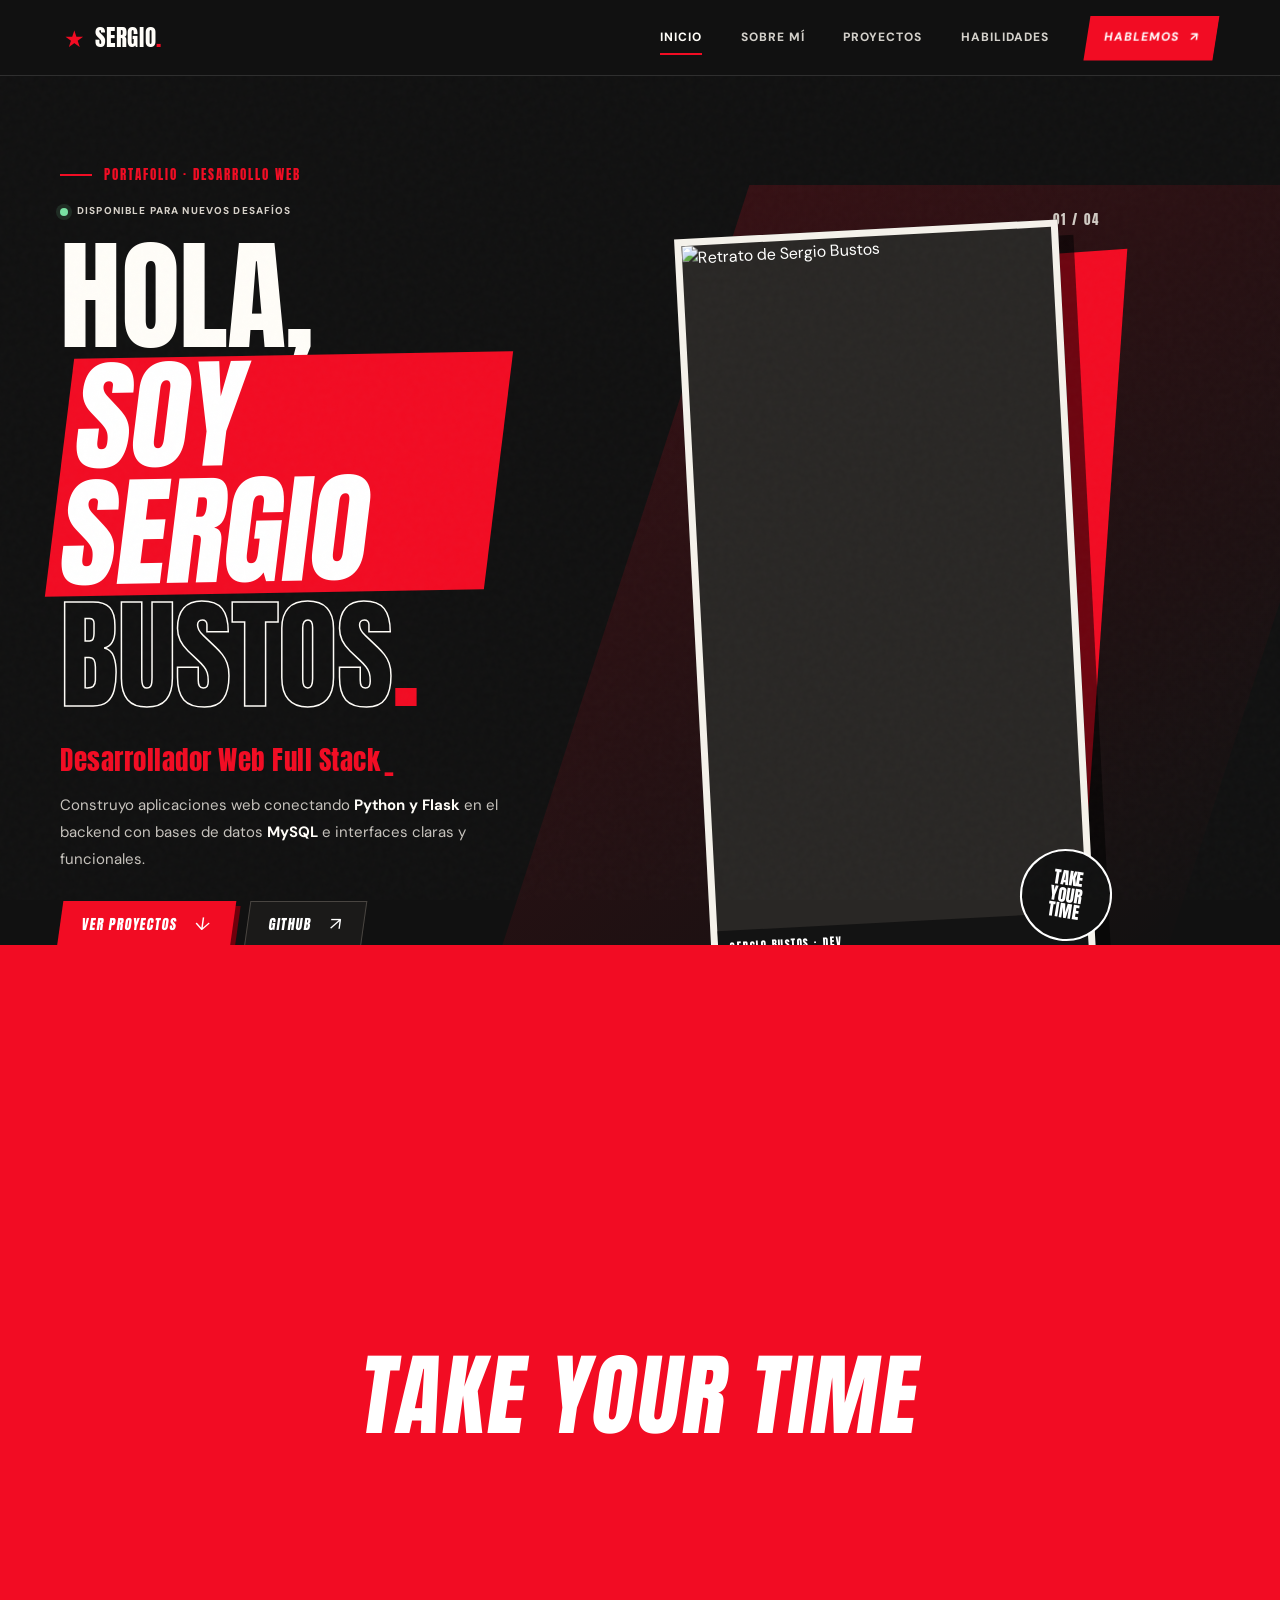
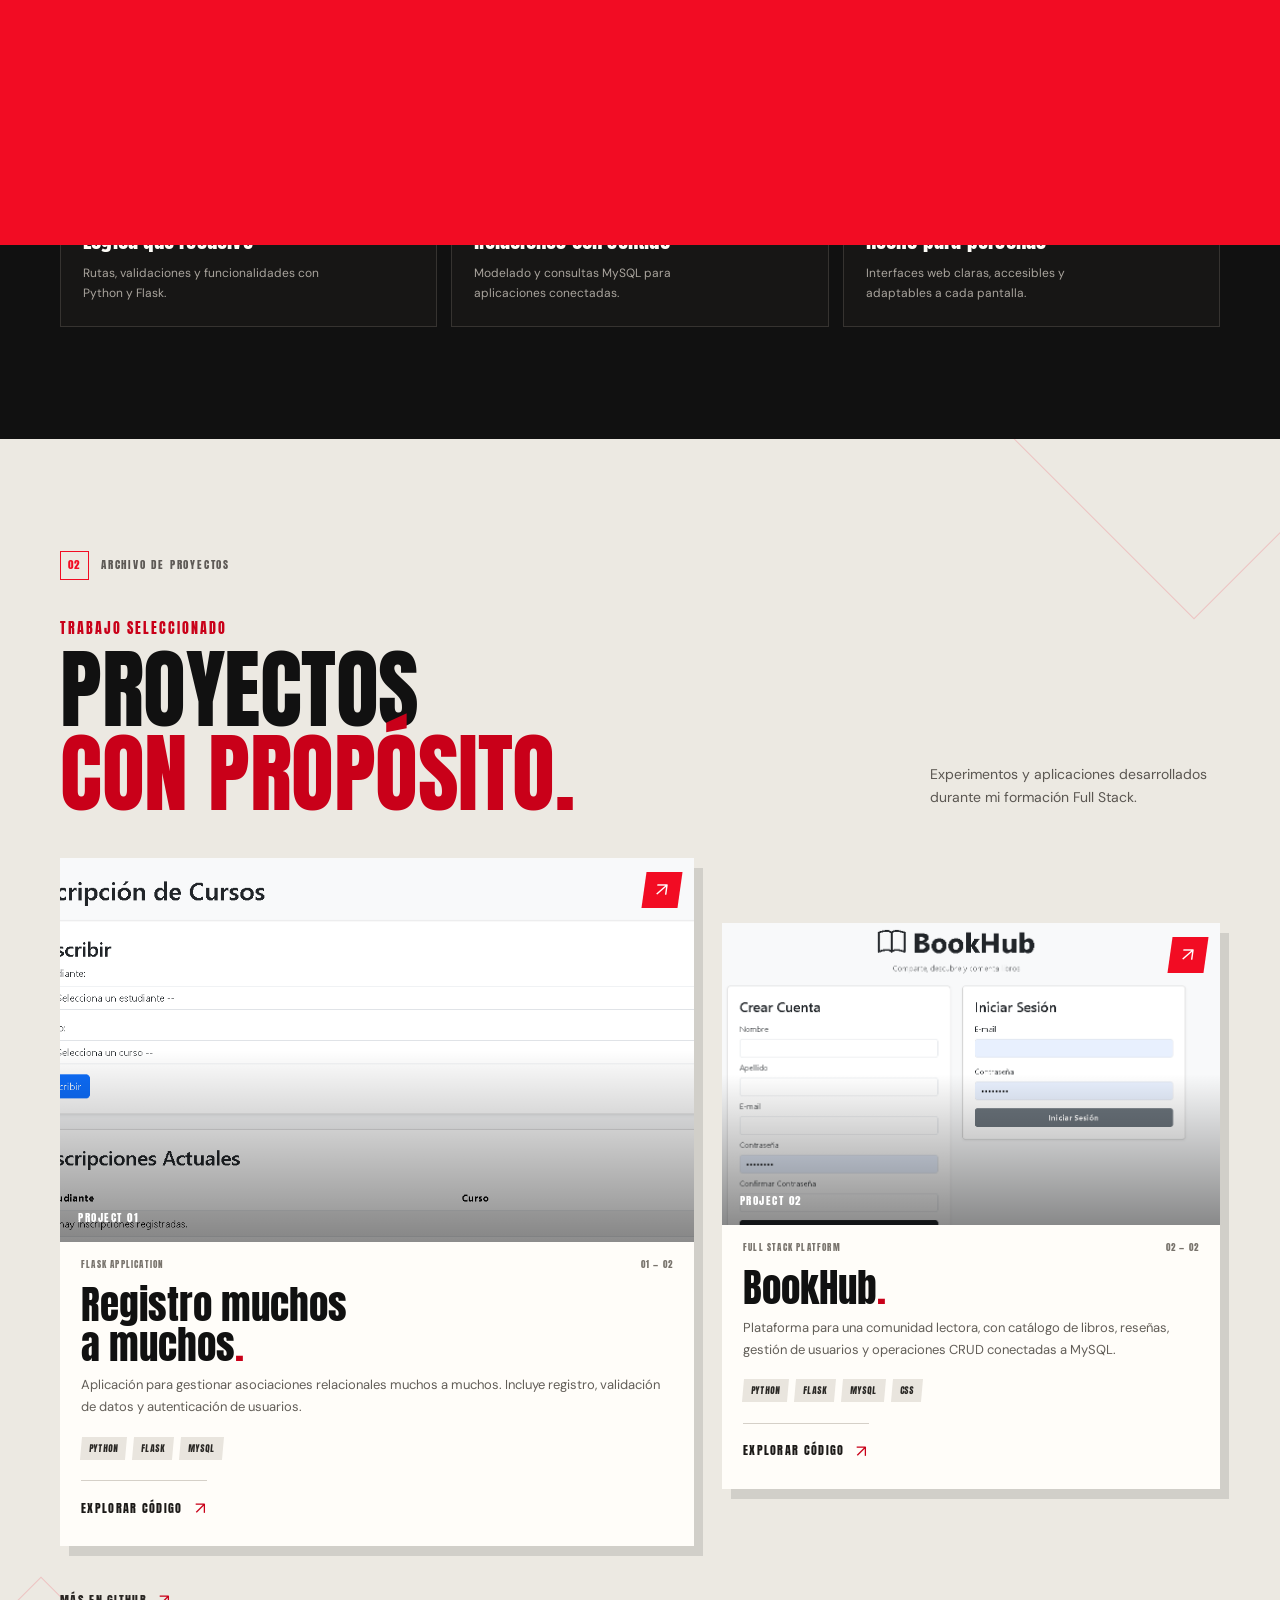
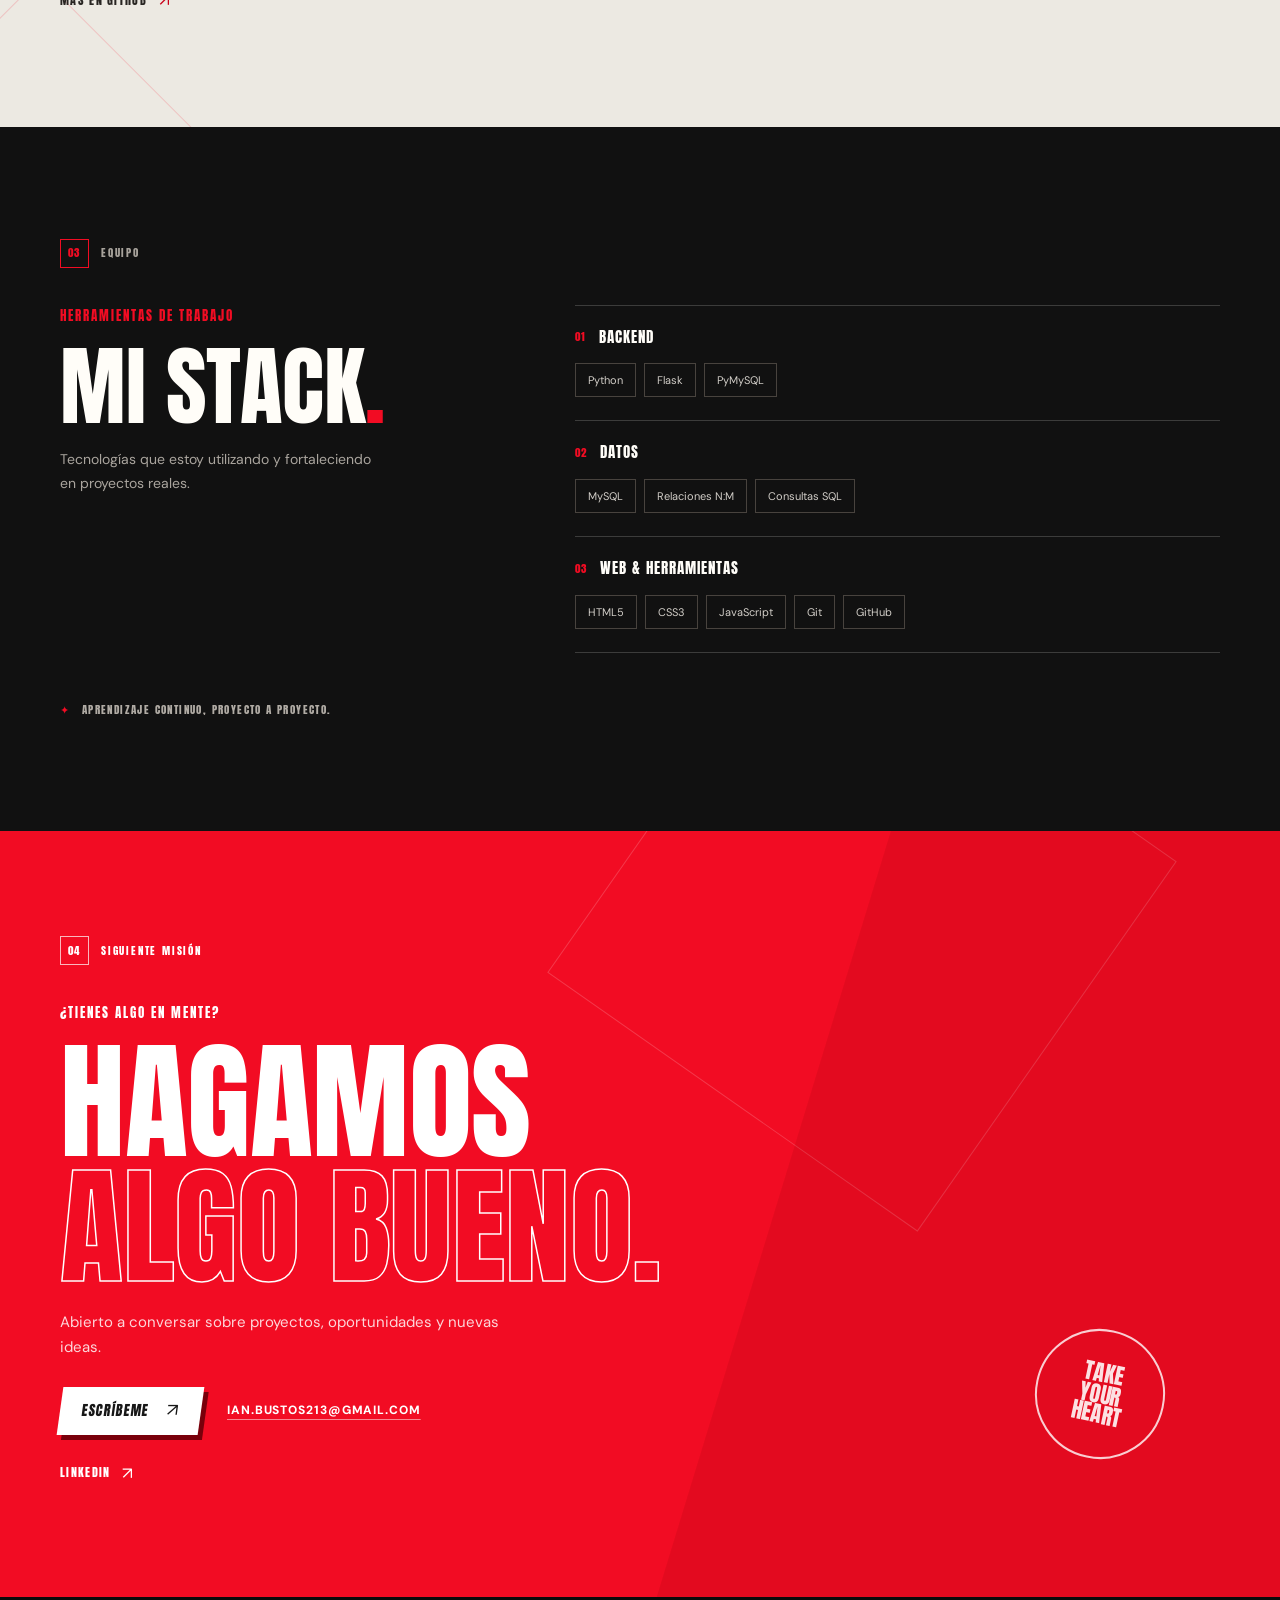
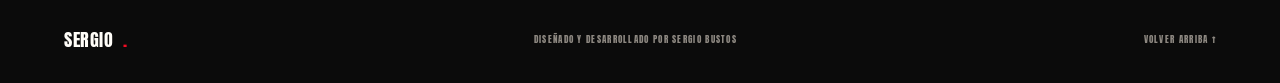
==== commit 2c8ba3bb: "sdvsd" ====
--- a/index.html
+++ b/index.html
@@ -169,7 +169,7 @@
         <div class="skill-groups">
           <div class="skill-group">
             <h3><span>01</span> BACKEND</h3>
-            <div class="skill-chips"><span>Python</span><span>Flask</span><span>Jinja2</span><span>Flask-Bcrypt</span><span>PyMySQL</span><span>python-dotenv</span></div>
+            <div class="skill-chips"><span>Python</span><span>Flask</span><span>PyMySQL</span></div>
           </div>
           <div class="skill-group">
             <h3><span>02</span> DATOS</h3>
@@ -177,7 +177,7 @@
           </div>
           <div class="skill-group">
             <h3><span>03</span> WEB &amp; HERRAMIENTAS</h3>
-            <div class="skill-chips"><span>HTML5</span><span>CSS3</span><span>JavaScript</span><span>Git</span><span>GitHub</span><span>Pip / Pipenv</span></div>
+            <div class="skill-chips"><span>HTML5</span><span>CSS3</span><span>JavaScript</span><span>Git</span><span>GitHub</span></div>
           </div>
         </div>
       </div>
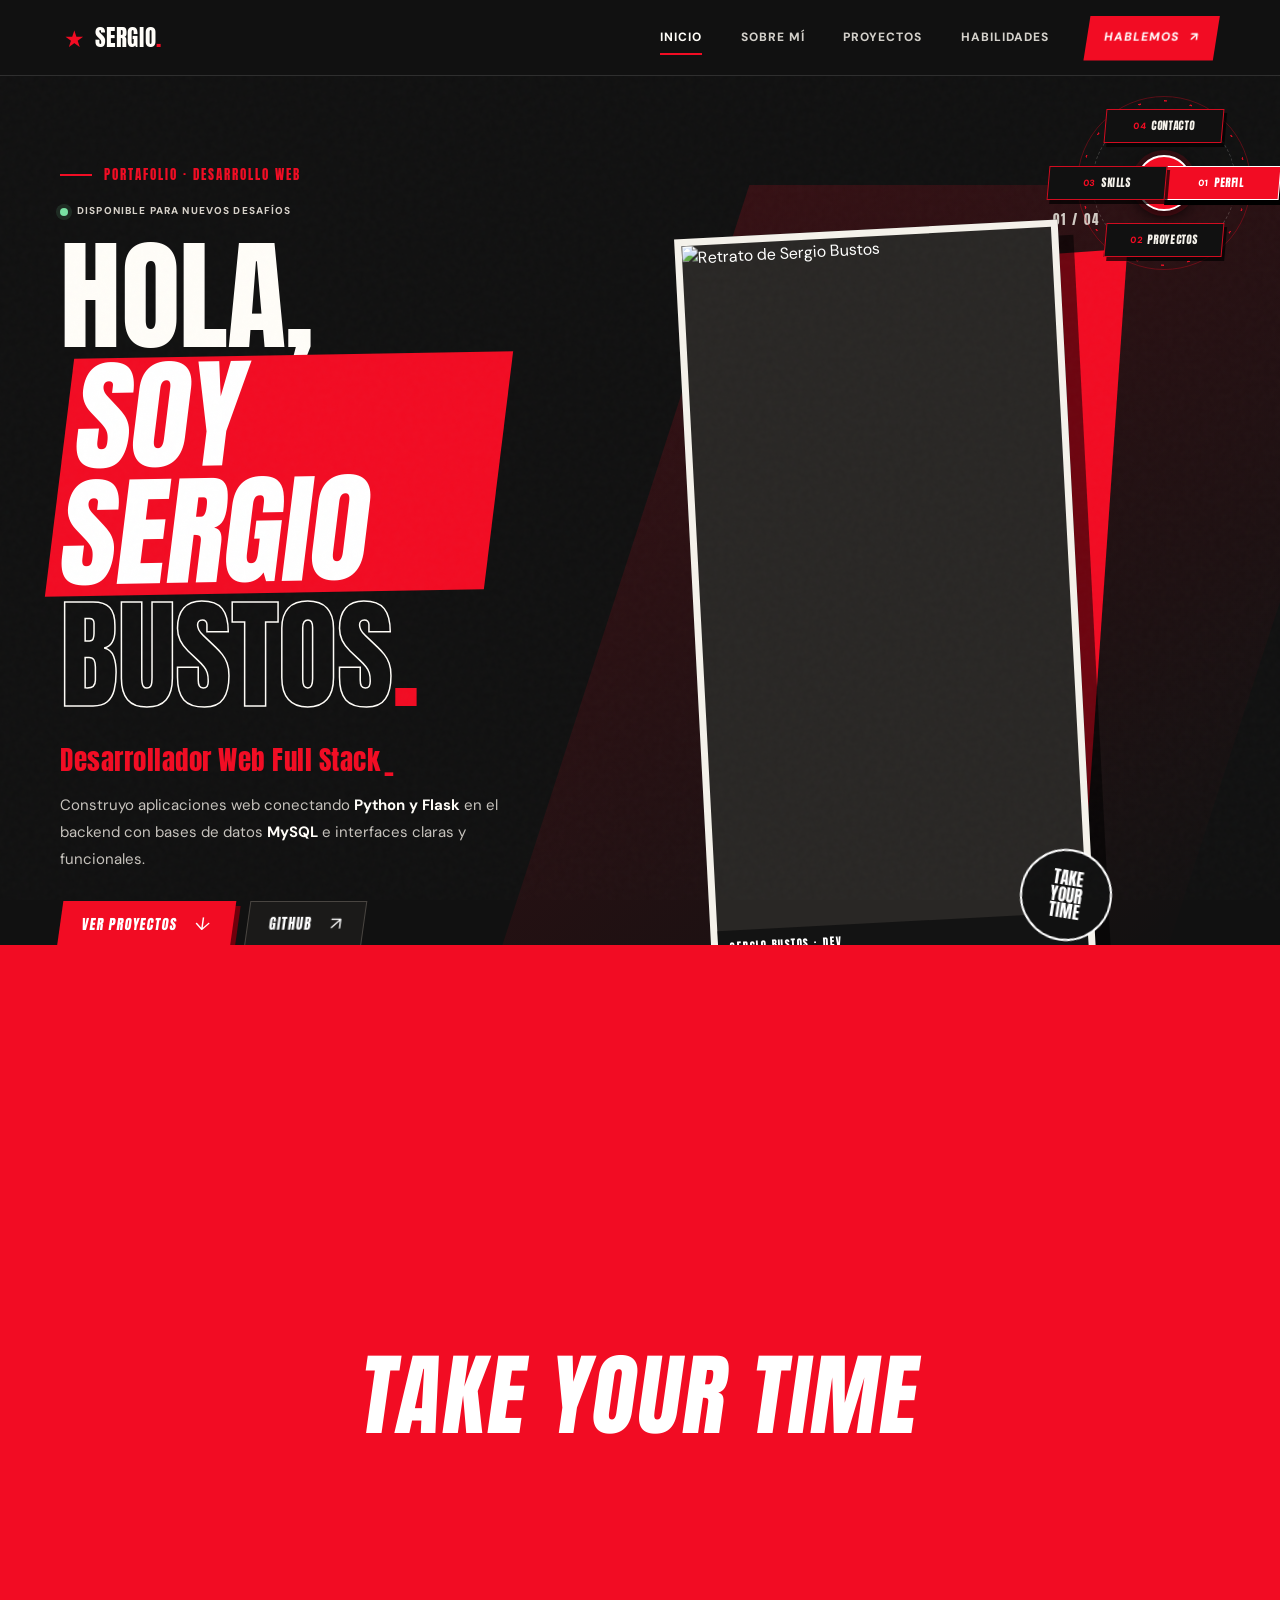
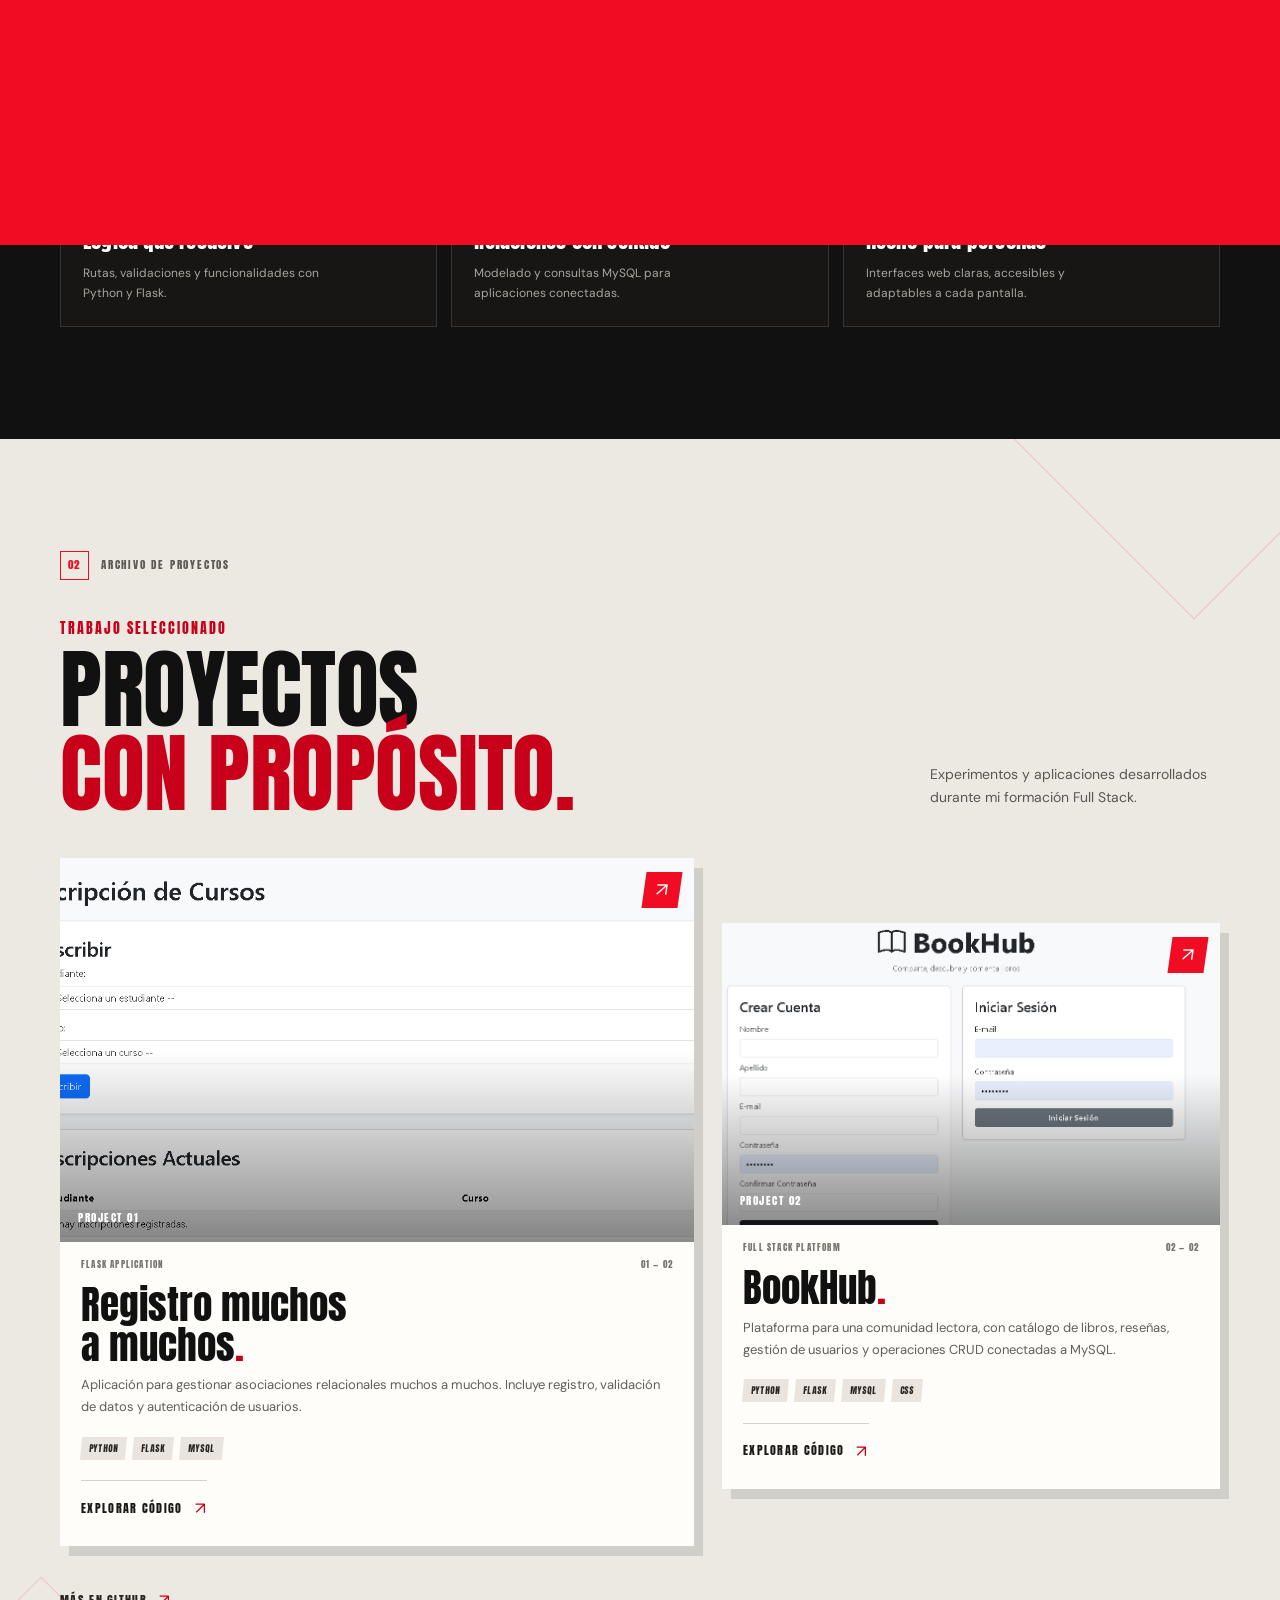
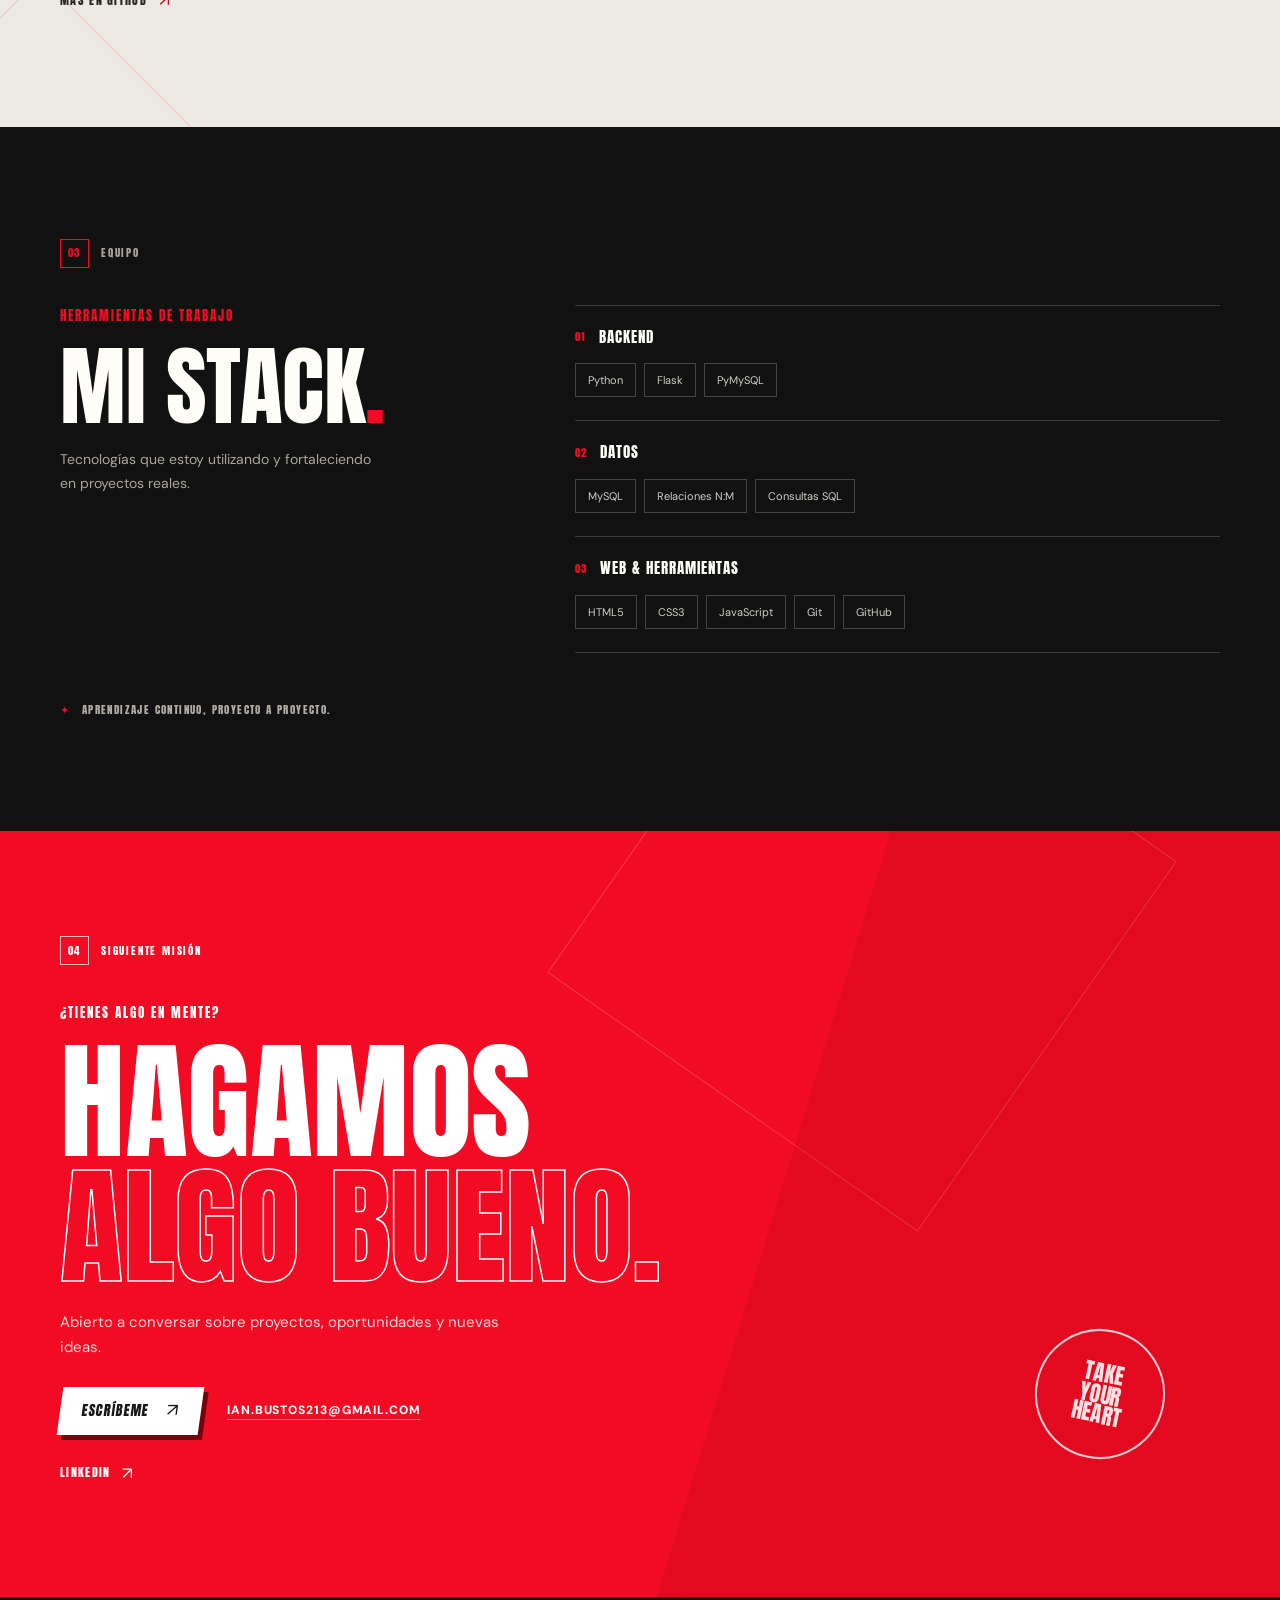
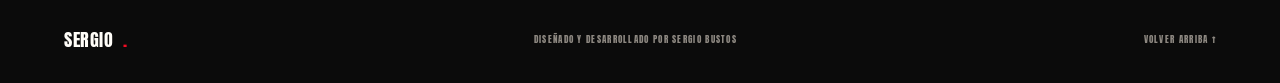
==== commit e1deca69: "yfhf" ====
--- a/index.html
+++ b/index.html
@@ -38,6 +38,15 @@
     </nav>
   </header>
 
+  <nav class="command-wheel" aria-label="Navegación rápida">
+    <div class="command-wheel-orbit" aria-hidden="true"></div>
+    <span class="command-wheel-center" aria-hidden="true">MENU</span>
+    <a class="command-wheel-link is-active" href="#sobre-mi" aria-current="location"><span>01</span> PERFIL</a>
+    <a class="command-wheel-link" href="#proyectos"><span>02</span> PROYECTOS</a>
+    <a class="command-wheel-link" href="#habilidades"><span>03</span> SKILLS</a>
+    <a class="command-wheel-link" href="#contacto"><span>04</span> CONTACTO</a>
+  </nav>
+
   <main id="contenido">
     <section class="hero section-wrap" id="inicio" aria-labelledby="hero-title">
       <div class="hero-copy">
--- a/assets/css/styles.css
+++ b/assets/css/styles.css
@@ -175,6 +175,117 @@
   display: none;
 }
 
+.command-wheel {
+  position: fixed;
+  z-index: 40;
+  top: 91px;
+  right: 24px;
+  width: 184px;
+  height: 184px;
+  pointer-events: none;
+}
+
+.command-wheel-orbit {
+  position: absolute;
+  inset: 5px;
+  border: 1px solid rgba(242, 12, 35, 0.32);
+  border-radius: 50%;
+}
+
+.command-wheel-orbit::before,
+.command-wheel-orbit::after {
+  position: absolute;
+  border-radius: inherit;
+  content: "";
+}
+
+.command-wheel-orbit::before {
+  inset: 3px;
+  background: repeating-conic-gradient(
+    from 0deg,
+    rgba(242, 12, 35, 0.95) 0deg 2deg,
+    transparent 2deg 18deg
+  );
+  -webkit-mask: radial-gradient(farthest-side, transparent calc(100% - 2px), #000 calc(100% - 1px));
+  mask: radial-gradient(farthest-side, transparent calc(100% - 2px), #000 calc(100% - 1px));
+  animation: command-wheel-spin 26s linear infinite;
+}
+
+.command-wheel-orbit::after {
+  inset: 14px;
+  transform: rotate(-18deg);
+  border: 1px dashed rgba(255, 253, 248, 0.18);
+  animation: command-wheel-spin 42s linear infinite reverse;
+}
+
+@keyframes command-wheel-spin {
+  to { transform: rotate(360deg); }
+}
+
+.command-wheel-center {
+  position: absolute;
+  z-index: 2;
+  top: 50%;
+  left: 50%;
+  display: grid;
+  width: 56px;
+  height: 56px;
+  place-items: center;
+  transform: translate(-50%, -50%);
+  border: 2px solid #fff;
+  border-radius: 50%;
+  background: var(--red);
+  box-shadow: 0 0 0 5px rgba(242, 12, 35, 0.15), 0 4px 15px #000;
+  color: #fff;
+  font-family: var(--display);
+  font-size: 13px;
+  letter-spacing: 1px;
+}
+
+.command-wheel-link {
+  position: absolute;
+  z-index: 3;
+  top: 50%;
+  left: 50%;
+  display: inline-flex;
+  width: 118px;
+  min-height: 34px;
+  align-items: center;
+  justify-content: center;
+  gap: 5px;
+  transform: translate(-50%, -50%) skewX(-5deg);
+  border: 1px solid rgba(242, 12, 35, 0.86);
+  background: #111;
+  box-shadow: 3px 4px 0 rgba(0, 0, 0, 0.7);
+  color: #f5f2eb;
+  font-family: var(--display);
+  font-size: 11px;
+  letter-spacing: 0.65px;
+  text-decoration: none;
+  pointer-events: auto;
+  transition: left 520ms cubic-bezier(0.2, 0.8, 0.2, 1), top 520ms cubic-bezier(0.2, 0.8, 0.2, 1), background 160ms ease, box-shadow 160ms ease, color 160ms ease;
+}
+
+.command-wheel-link span {
+  color: var(--red);
+  font-family: var(--body);
+  font-size: 9px;
+  font-weight: 800;
+}
+
+.command-wheel-link:hover,
+.command-wheel-link.is-active {
+  border-color: #fff;
+  background: var(--red);
+  box-shadow: 4px 5px 0 #000;
+  color: #fff;
+}
+
+.command-wheel-link:hover span,
+.command-wheel-link.is-active span {
+  color: #fff;
+}
+
 .section-wrap {
   width: min(var(--page-width), calc(100% - 64px));
   margin-inline: auto;
@@ -1095,11 +1206,50 @@
   opacity: 0;
   transform: translateY(22px);
   transition: opacity 550ms ease, transform 550ms cubic-bezier(0.2, 0.7, 0.2, 1);
+  transition-delay: var(--reveal-delay, 0ms);
 }
 
 .js-enabled .reveal.is-visible {
   opacity: 1;
   transform: translateY(0);
+}
+
+.js-enabled .hero-copy > * {
+  animation: hero-copy-enter 650ms both cubic-bezier(0.2, 0.7, 0.2, 1);
+}
+
+.js-enabled .hero-copy > :nth-child(1) { animation-delay: 80ms; }
+.js-enabled .hero-copy > :nth-child(2) { animation-delay: 150ms; }
+.js-enabled .hero-copy > :nth-child(3) { animation-delay: 220ms; }
+.js-enabled .hero-copy > :nth-child(4) { animation-delay: 300ms; }
+.js-enabled .hero-copy > :nth-child(5) { animation-delay: 380ms; }
+.js-enabled .hero-copy > :nth-child(6) { animation-delay: 460ms; }
+.js-enabled .hero-copy > :nth-child(7) { animation-delay: 540ms; }
+
+.js-enabled .hero-art {
+  animation: hero-art-enter 850ms 220ms both cubic-bezier(0.2, 0.7, 0.2, 1);
+}
+
+@keyframes hero-copy-enter {
+  from {
+    opacity: 0;
+    transform: translateY(18px);
+  }
+  to {
+    opacity: 1;
+    transform: translateY(0);
+  }
+}
+
+@keyframes hero-art-enter {
+  from {
+    opacity: 0;
+    transform: translate(22px, 8px) rotate(2deg);
+  }
+  to {
+    opacity: 1;
+    transform: translate(0, 0) rotate(0);
+  }
 }
 
 .transition-curtain {
@@ -1129,6 +1279,12 @@
   0% { transform: translateY(105%); }
   42%, 58% { transform: translateY(0); }
   100% { transform: translateY(-105%); }
+}
+
+@media (max-width: 1100px) {
+  .command-wheel {
+    display: none;
+  }
 }
 
 @media (max-width: 900px) {
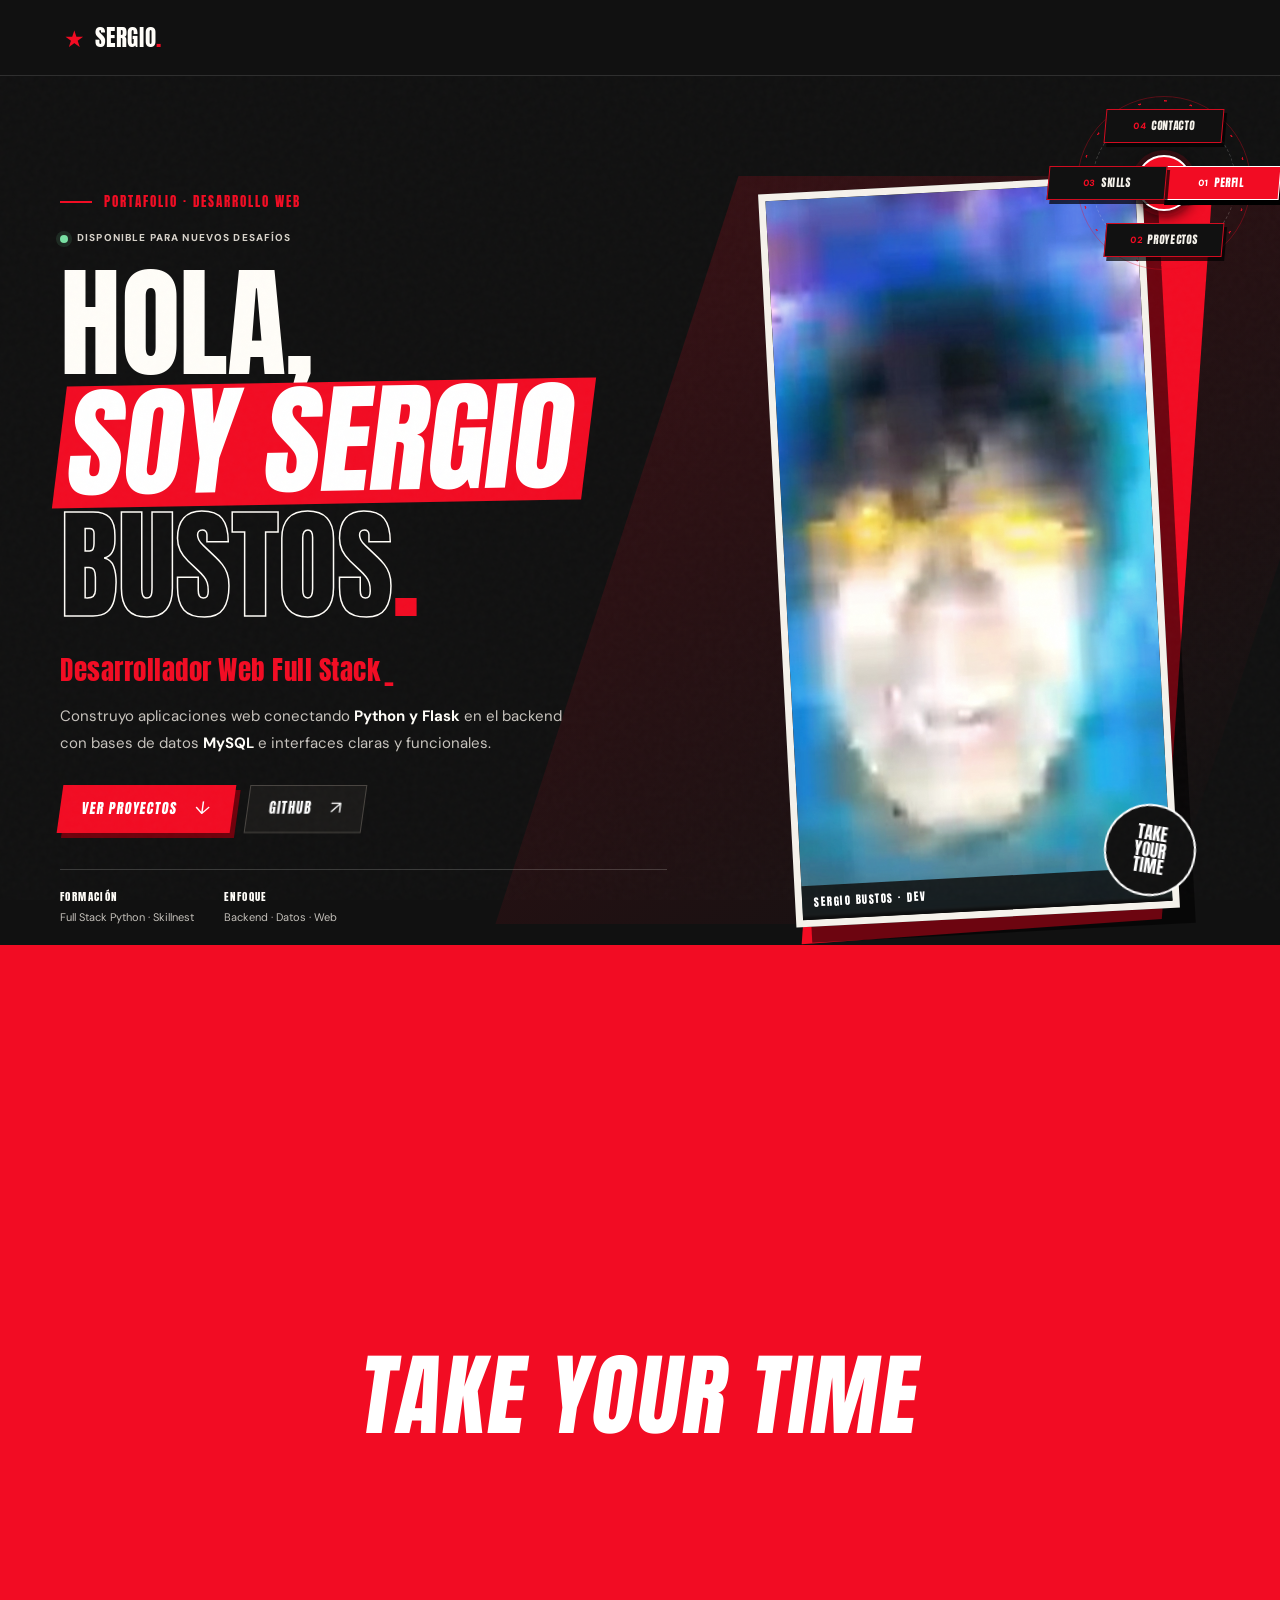
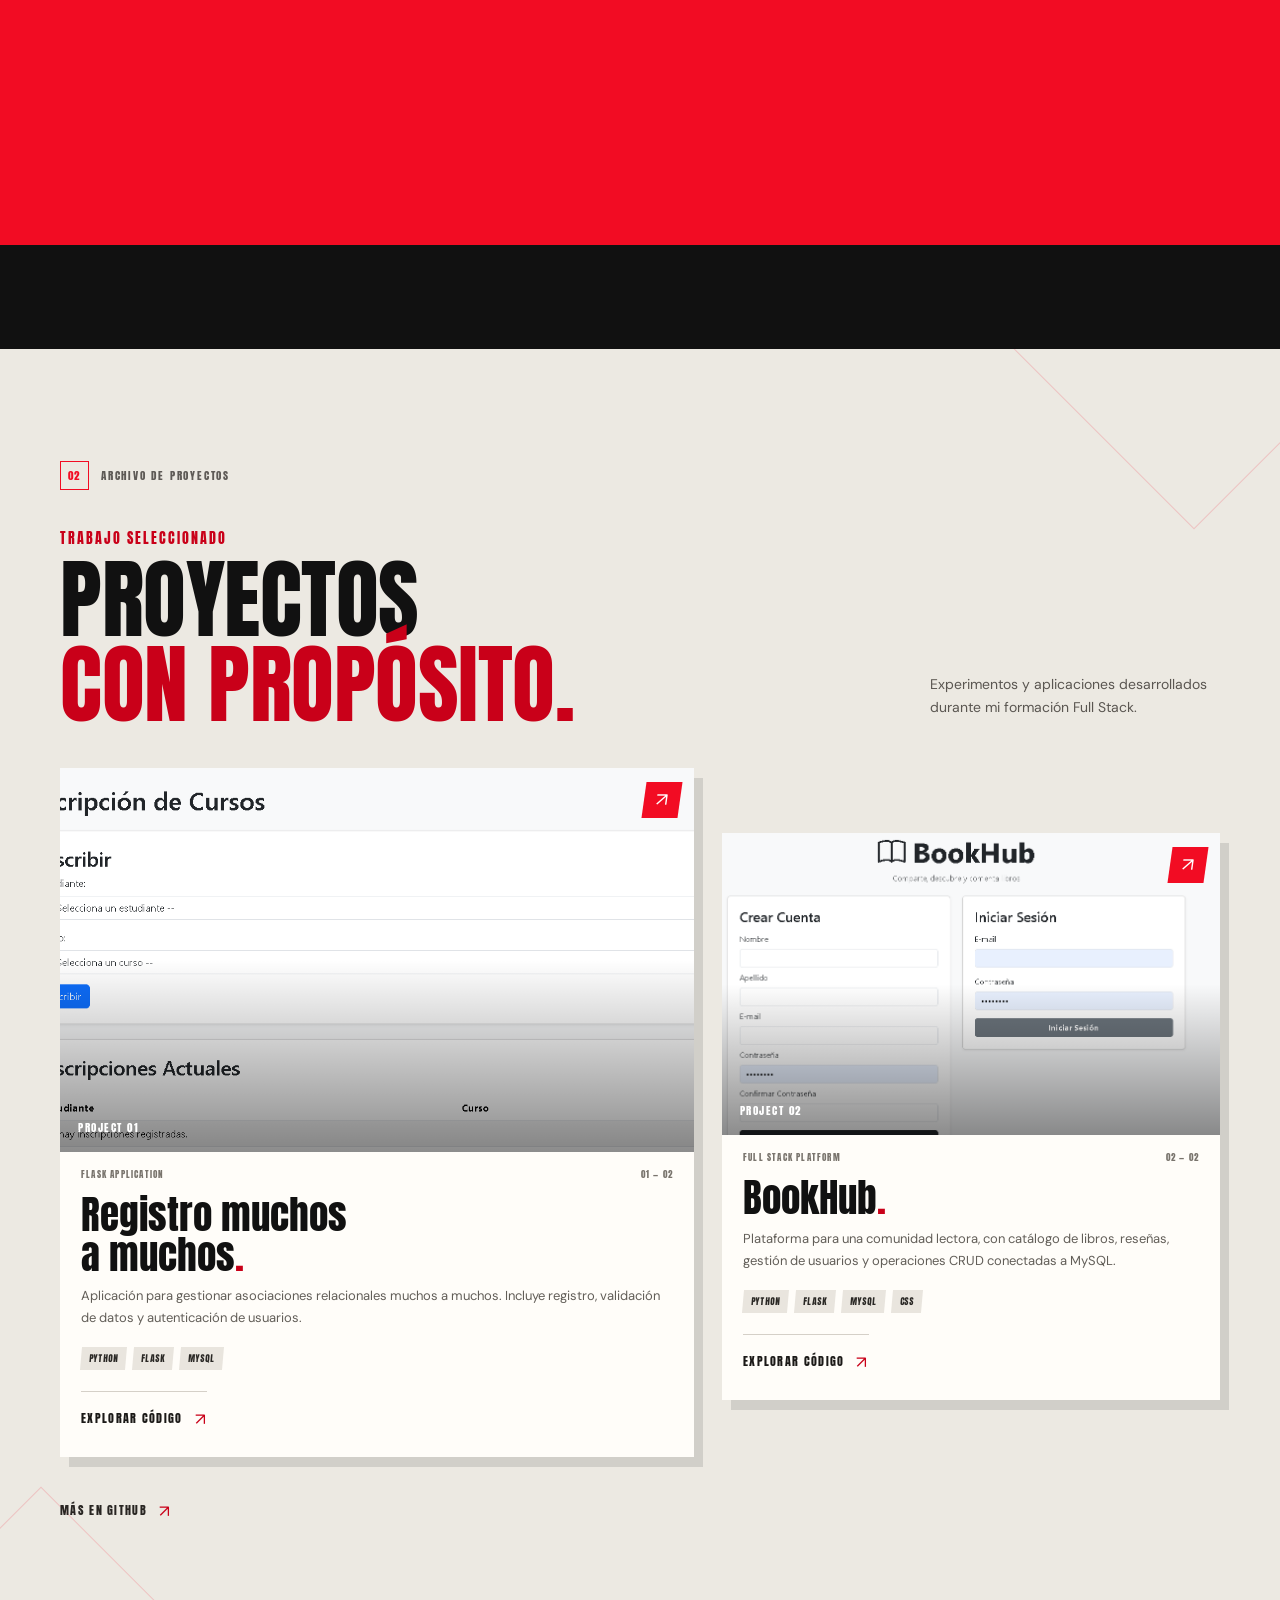
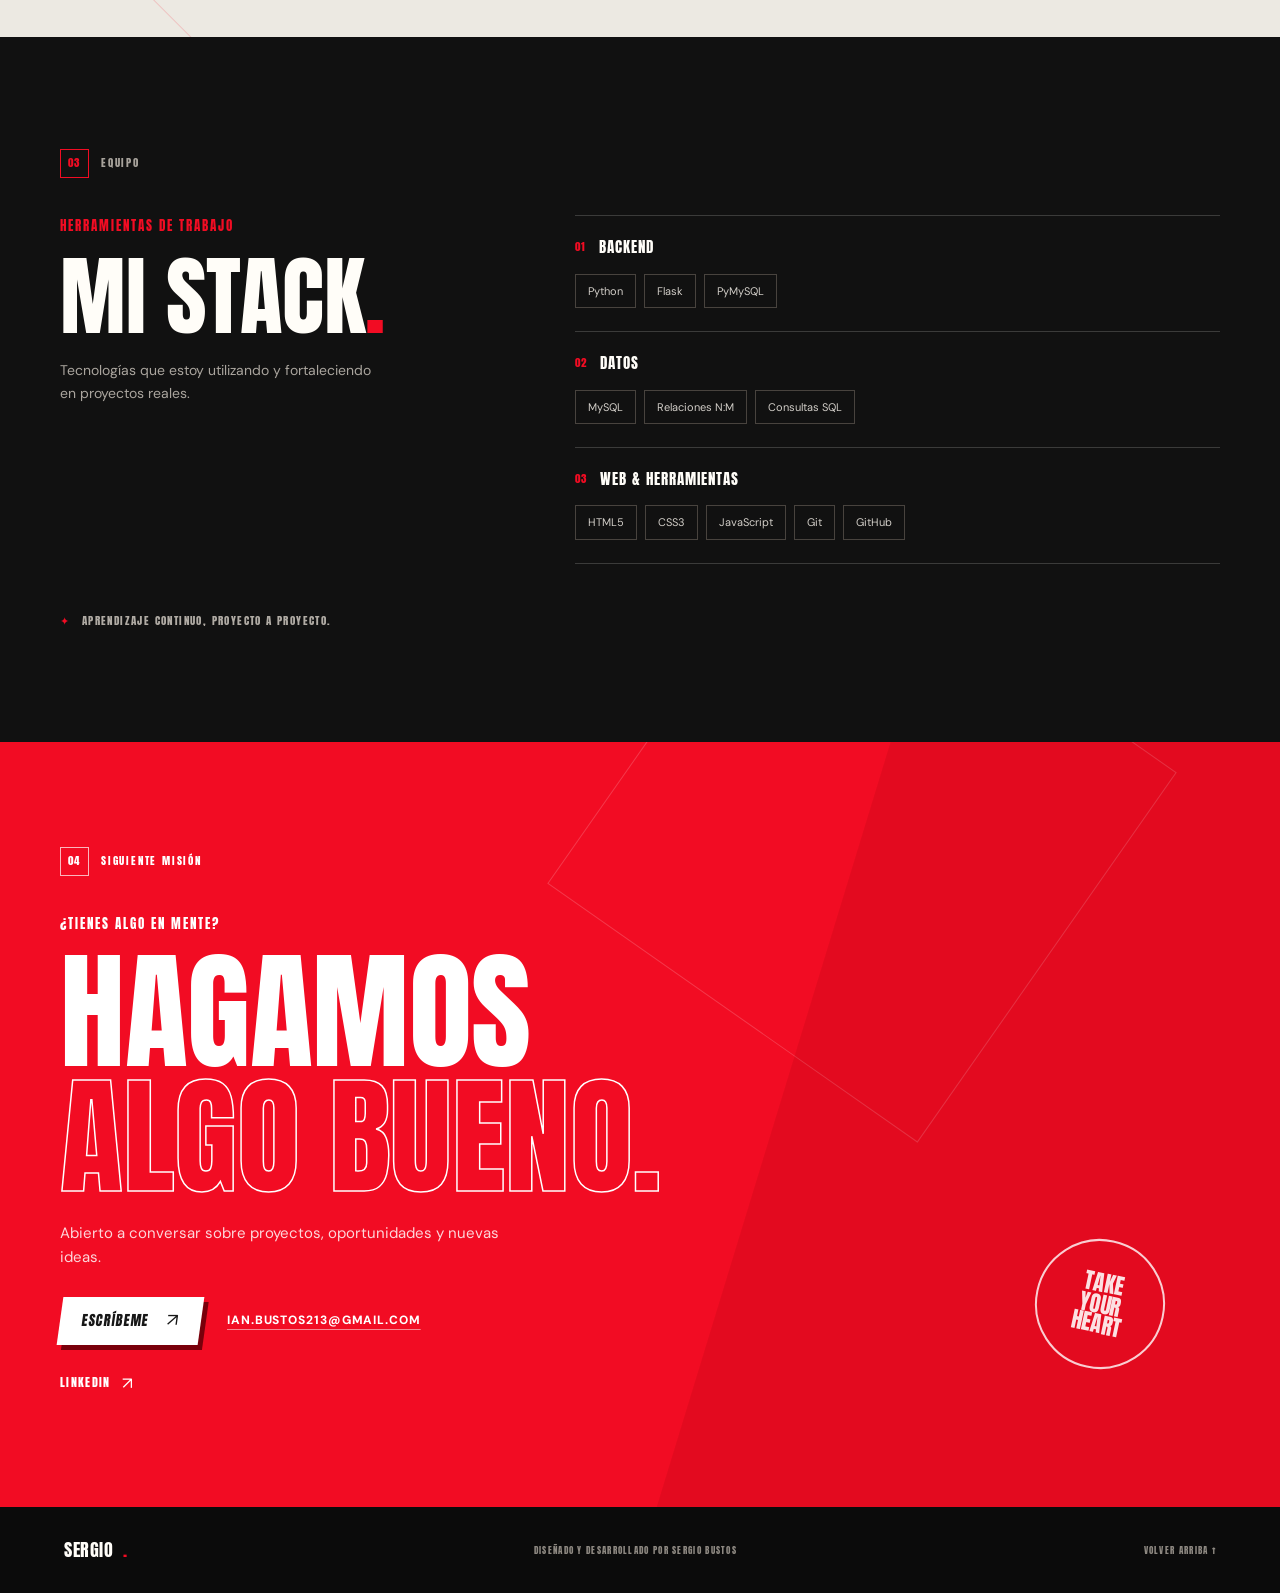
==== commit 72110970: "b" ====
--- a/index.html
+++ b/index.html
@@ -25,17 +25,6 @@
       <span class="wordmark-star" aria-hidden="true">★</span>
       <span>SERGIO<span class="wordmark-dot">.</span></span>
     </a>
-    <button class="menu-toggle" id="menu-toggle" type="button" aria-expanded="false" aria-controls="site-nav">
-      <span class="menu-toggle-label">MENÚ</span>
-      <span class="menu-toggle-icon" aria-hidden="true"><i></i><i></i></span>
-    </button>
-    <nav class="site-nav" id="site-nav" aria-label="Navegación principal">
-      <a href="#inicio" class="nav-link is-active">Inicio</a>
-      <a href="#sobre-mi" class="nav-link">Sobre mí</a>
-      <a href="#proyectos" class="nav-link">Proyectos</a>
-      <a href="#habilidades" class="nav-link">Habilidades</a>
-      <a href="#contacto" class="nav-cta">Hablemos <span aria-hidden="true">↗</span></a>
-    </nav>
   </header>
 
   <nav class="command-wheel" aria-label="Navegación rápida">
--- a/assets/css/styles.css
+++ b/assets/css/styles.css
@@ -32,10 +32,6 @@
   line-height: 1.65;
 }
 
-body.menu-open {
-  overflow: hidden;
-}
-
 ::selection {
   background: var(--red);
   color: #fff;
@@ -88,7 +84,7 @@
   display: flex;
   min-height: 76px;
   align-items: center;
-  justify-content: space-between;
+  justify-content: flex-start;
   gap: 30px;
   padding: 0 clamp(22px, 5vw, 76px);
   border-bottom: 1px solid rgba(255, 255, 255, 0.13);
@@ -112,67 +108,6 @@
 .wordmark-dot,
 .footer-mark span {
   color: var(--red);
-}
-
-.site-nav {
-  display: flex;
-  align-items: center;
-  gap: clamp(18px, 3vw, 42px);
-}
-
-.nav-link,
-.nav-cta {
-  position: relative;
-  color: #d3d0ca;
-  font-size: 12px;
-  font-weight: 800;
-  letter-spacing: 1px;
-  text-decoration: none;
-  text-transform: uppercase;
-}
-
-.nav-link::after {
-  position: absolute;
-  right: 0;
-  bottom: -8px;
-  left: 0;
-  height: 2px;
-  transform: scaleX(0);
-  transform-origin: left;
-  background: var(--red);
-  content: "";
-  transition: transform 180ms ease;
-}
-
-.nav-link:hover,
-.nav-link.is-active {
-  color: var(--white);
-}
-
-.nav-link:hover::after,
-.nav-link.is-active::after {
-  transform: scaleX(1);
-}
-
-.nav-cta {
-  padding: 12px 17px;
-  transform: skewX(-9deg);
-  background: var(--red);
-  color: #fff;
-  transition: background 180ms ease, transform 180ms ease;
-}
-
-.nav-cta:hover {
-  transform: skewX(-9deg) translateY(-2px);
-  background: var(--red-dark);
-}
-
-.nav-cta span {
-  margin-left: 7px;
-}
-
-.menu-toggle {
-  display: none;
 }
 
 .command-wheel {
@@ -1263,6 +1198,10 @@
   pointer-events: none;
 }
 
+.transition-curtain.is-active {
+  pointer-events: auto;
+}
+
 .transition-curtain span {
   transform: skewX(-8deg);
   color: #fff;
@@ -1283,7 +1222,49 @@
 
 @media (max-width: 1100px) {
   .command-wheel {
+    top: auto;
+    right: 50%;
+    bottom: calc(12px + env(safe-area-inset-bottom));
+    display: flex;
+    width: min(460px, calc(100vw - 24px));
+    height: 62px;
+    align-items: center;
+    gap: 5px;
+    padding: 6px;
+    transform: translateX(50%);
+    border: 1px solid rgba(242, 12, 35, 0.8);
+    border-radius: 9px;
+    background: rgba(17, 17, 17, 0.96);
+    box-shadow: 0 8px 26px rgba(0, 0, 0, 0.45);
+    backdrop-filter: blur(12px);
+    pointer-events: auto;
+  }
+
+  .command-wheel-orbit,
+  .command-wheel-center {
     display: none;
+  }
+
+  .command-wheel-link {
+    position: relative;
+    top: auto !important;
+    left: auto !important;
+    width: 25%;
+    height: 46px;
+    min-height: 46px;
+    flex: 1 1 0;
+    transform: skewX(-4deg);
+    font-size: clamp(8px, 2vw, 10px);
+    letter-spacing: 0.35px;
+    transition: background 160ms ease, box-shadow 160ms ease, color 160ms ease;
+  }
+
+  .command-wheel-link span {
+    font-size: 8px;
+  }
+
+  body {
+    padding-bottom: calc(82px + env(safe-area-inset-bottom));
   }
 }
 
@@ -1327,84 +1308,6 @@
 
   .wordmark {
     font-size: 21px;
-  }
-
-  .menu-toggle {
-    display: inline-flex;
-    min-height: 42px;
-    align-items: center;
-    gap: 11px;
-    padding: 0 12px;
-    transform: skewX(-7deg);
-    border: 1px solid #48413d;
-    background: transparent;
-    color: #fff;
-    cursor: pointer;
-  }
-
-  .menu-toggle-label {
-    font-family: var(--display);
-    font-size: 12px;
-    letter-spacing: 1px;
-  }
-
-  .menu-toggle-icon {
-    display: grid;
-    gap: 4px;
-  }
-
-  .menu-toggle-icon i {
-    display: block;
-    width: 17px;
-    height: 2px;
-    background: var(--red);
-    transition: transform 160ms ease;
-  }
-
-  .menu-toggle[aria-expanded="true"] .menu-toggle-icon i:first-child {
-    transform: translateY(3px) rotate(45deg);
-  }
-
-  .menu-toggle[aria-expanded="true"] .menu-toggle-icon i:last-child {
-    transform: translateY(-3px) rotate(-45deg);
-  }
-
-  .site-nav {
-    position: absolute;
-    top: 100%;
-    right: 0;
-    left: 0;
-    display: flex;
-    flex-direction: column;
-    align-items: stretch;
-    gap: 0;
-    padding: 8px 21px 20px;
-    transform: translateY(-8px);
-    border-bottom: 1px solid #393430;
-    background: rgba(17, 17, 17, 0.98);
-    opacity: 0;
-    visibility: hidden;
-    transition: opacity 160ms ease, transform 160ms ease, visibility 160ms ease;
-  }
-
-  .site-nav.is-open {
-    transform: translateY(0);
-    opacity: 1;
-    visibility: visible;
-  }
-
-  .nav-link {
-    padding: 13px 0;
-    border-bottom: 1px solid rgba(255, 255, 255, 0.1);
-  }
-
-  .nav-link::after {
-    display: none;
-  }
-
-  .nav-cta {
-    align-self: flex-start;
-    margin-top: 15px;
   }
 
   .section-wrap {
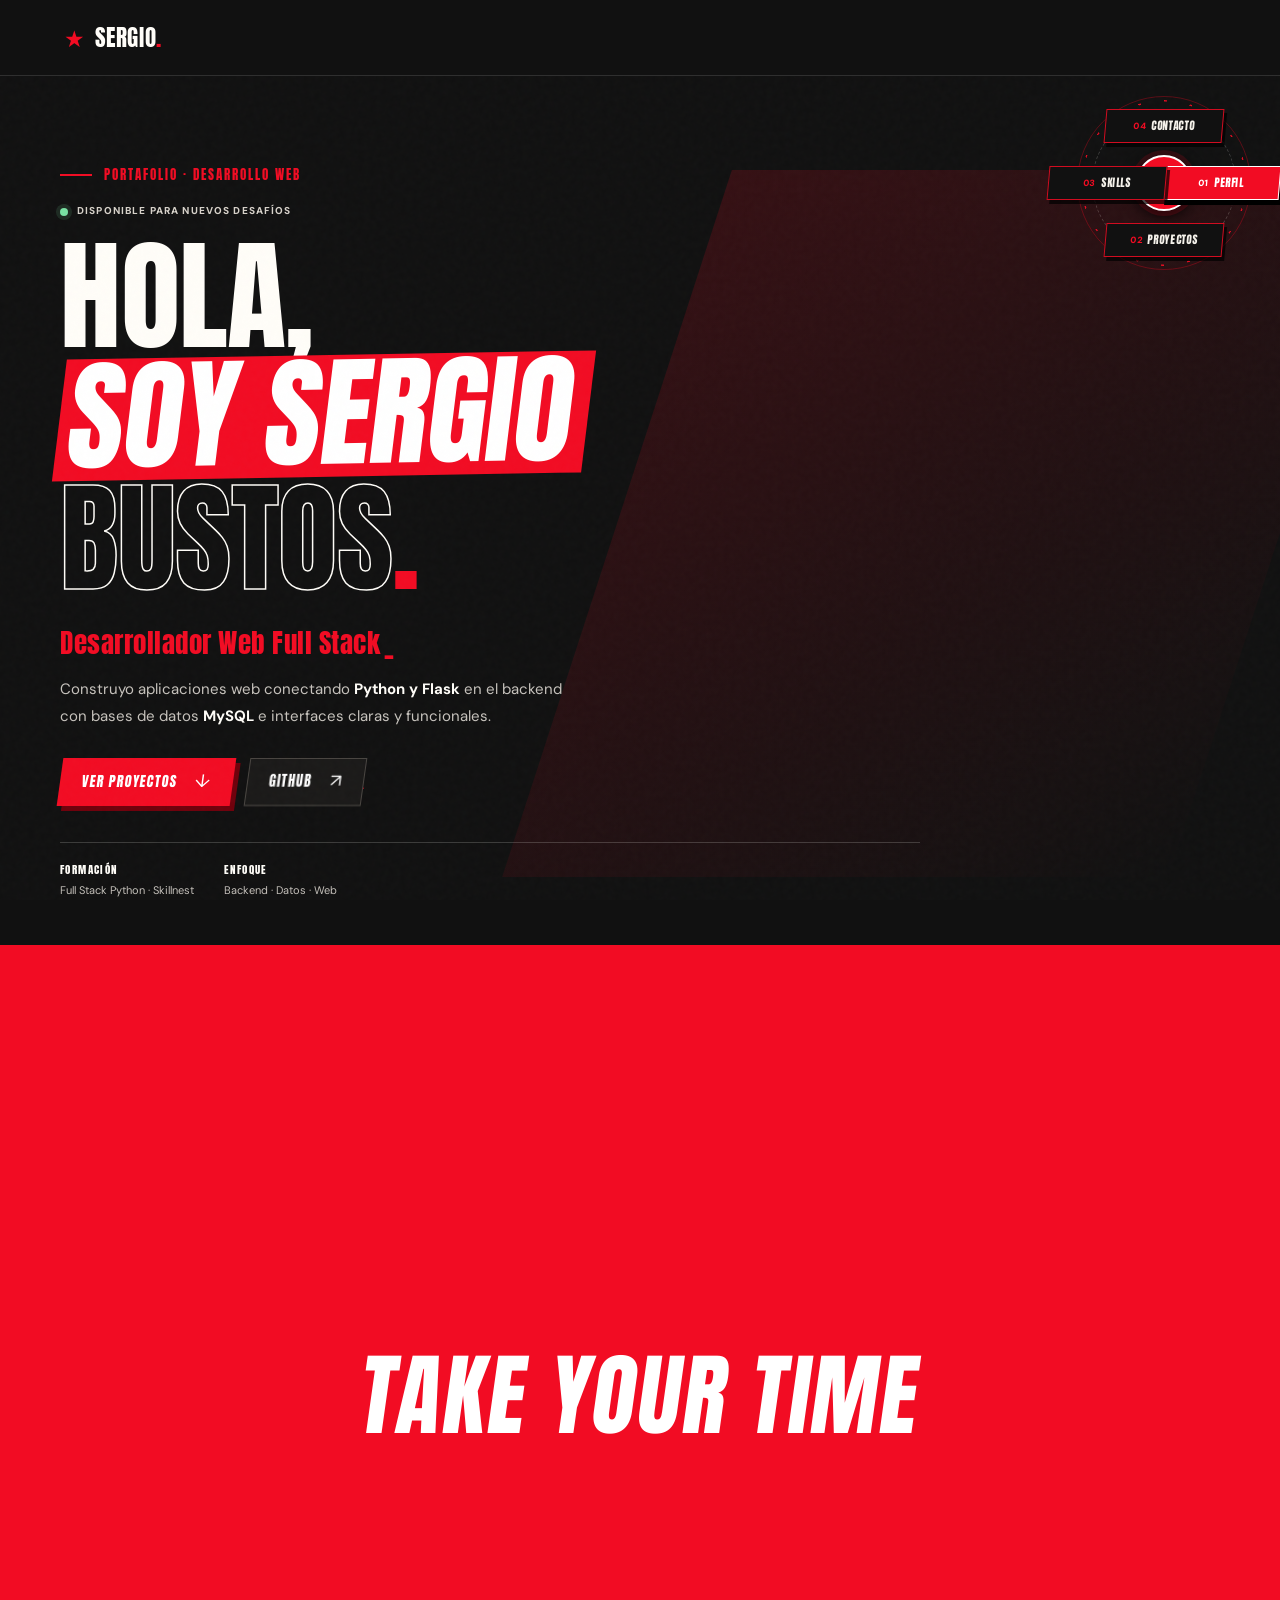
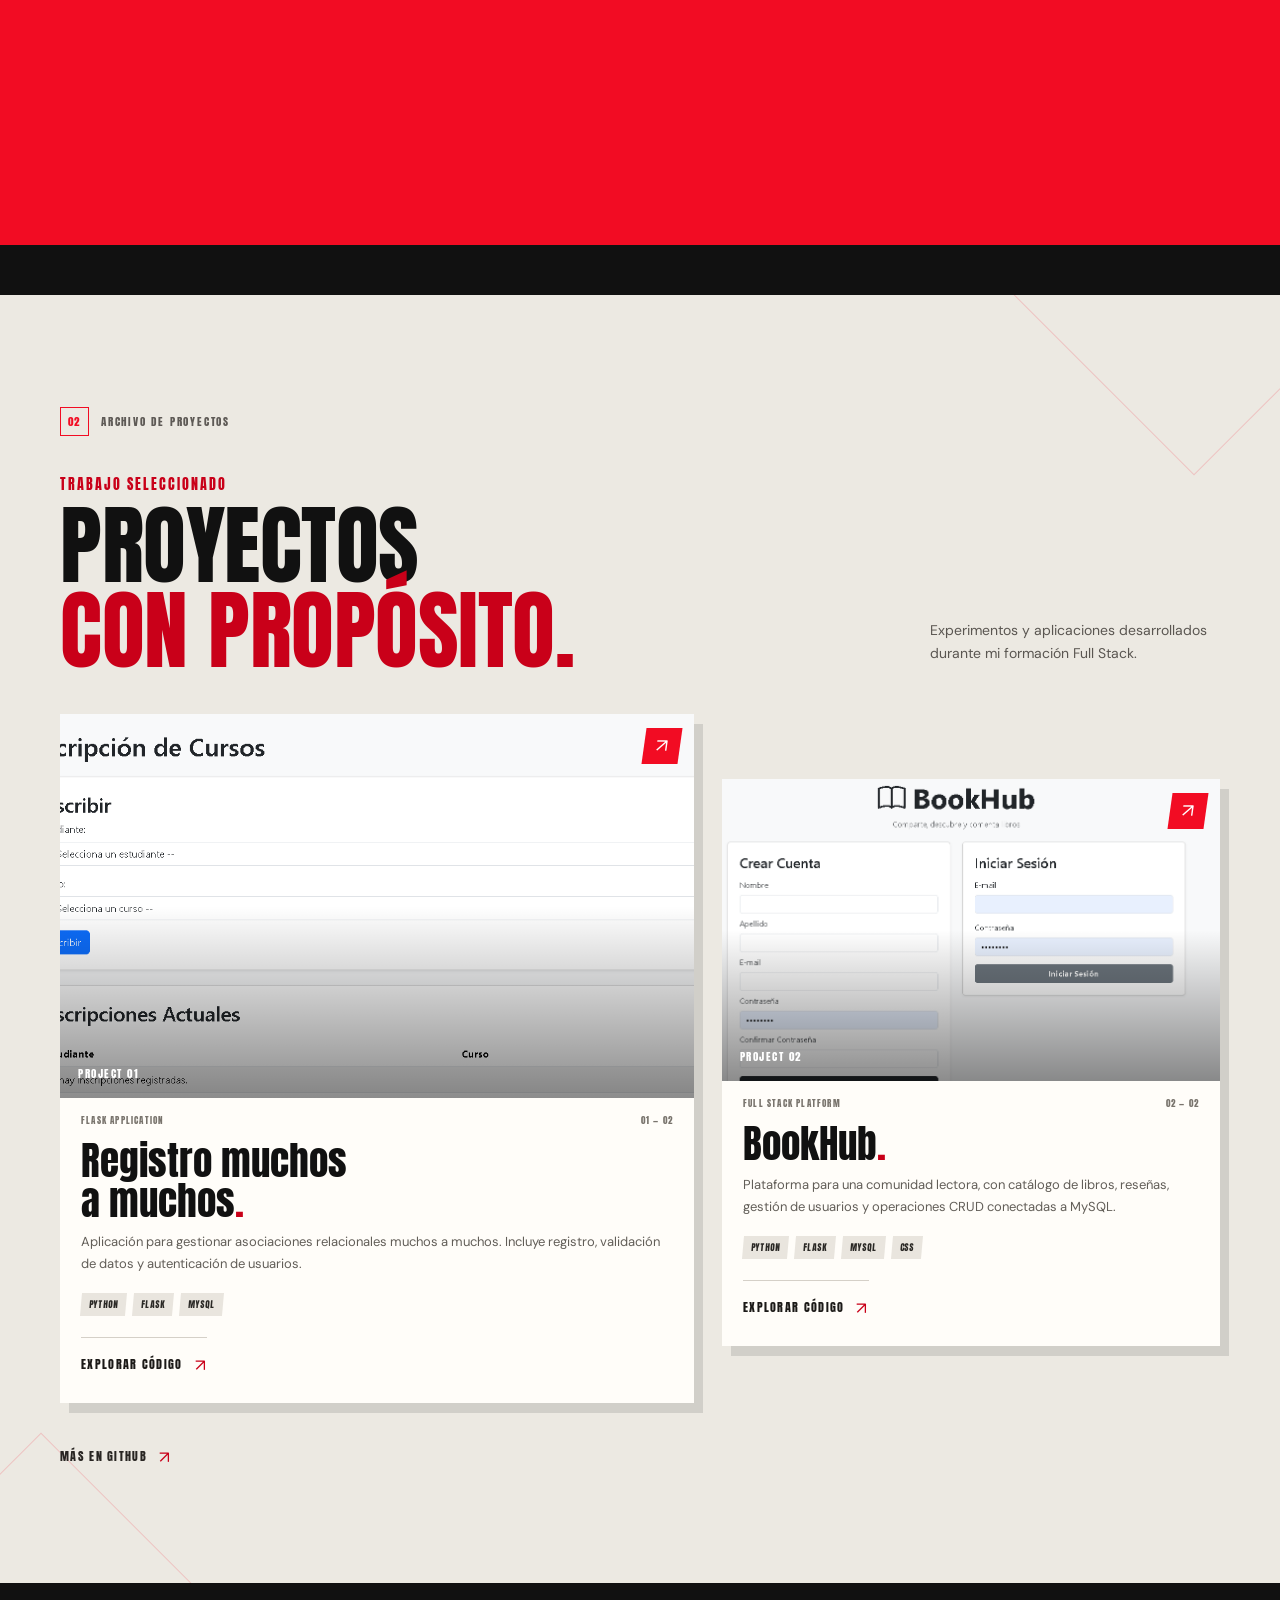
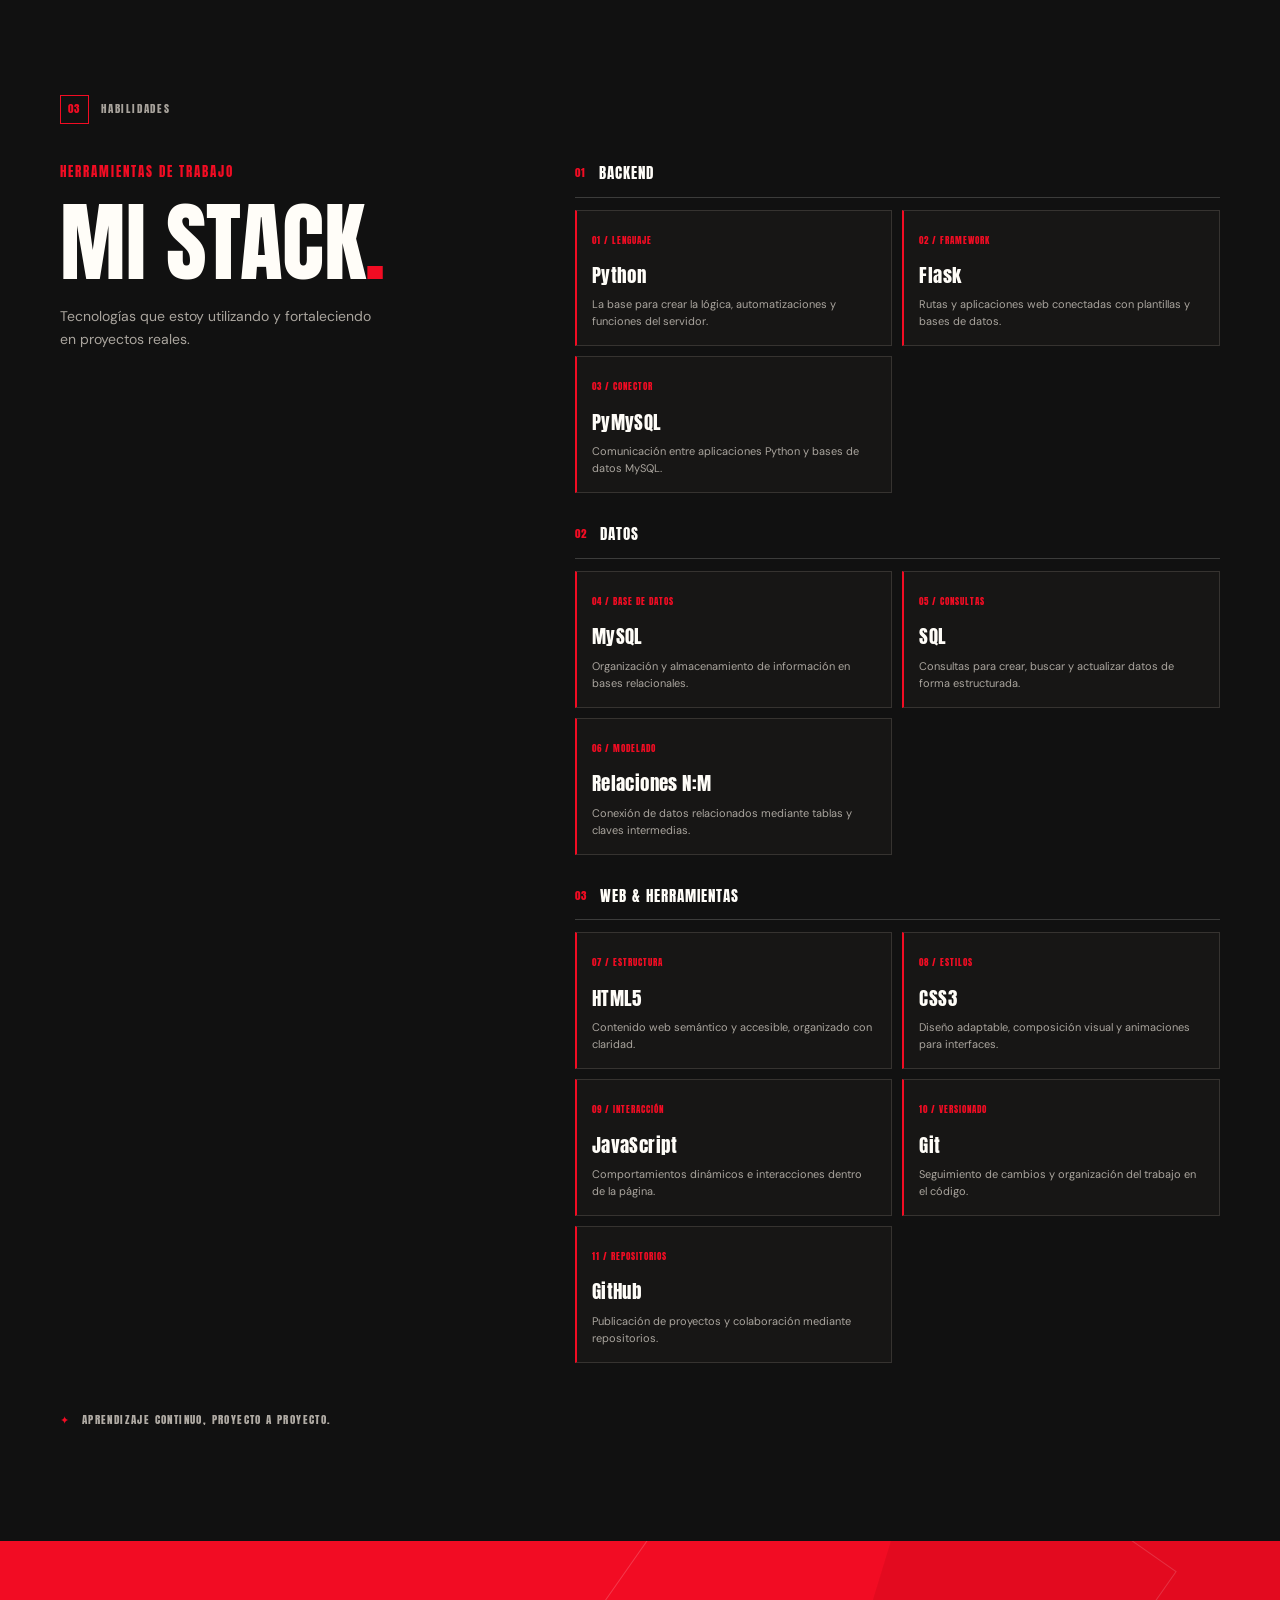
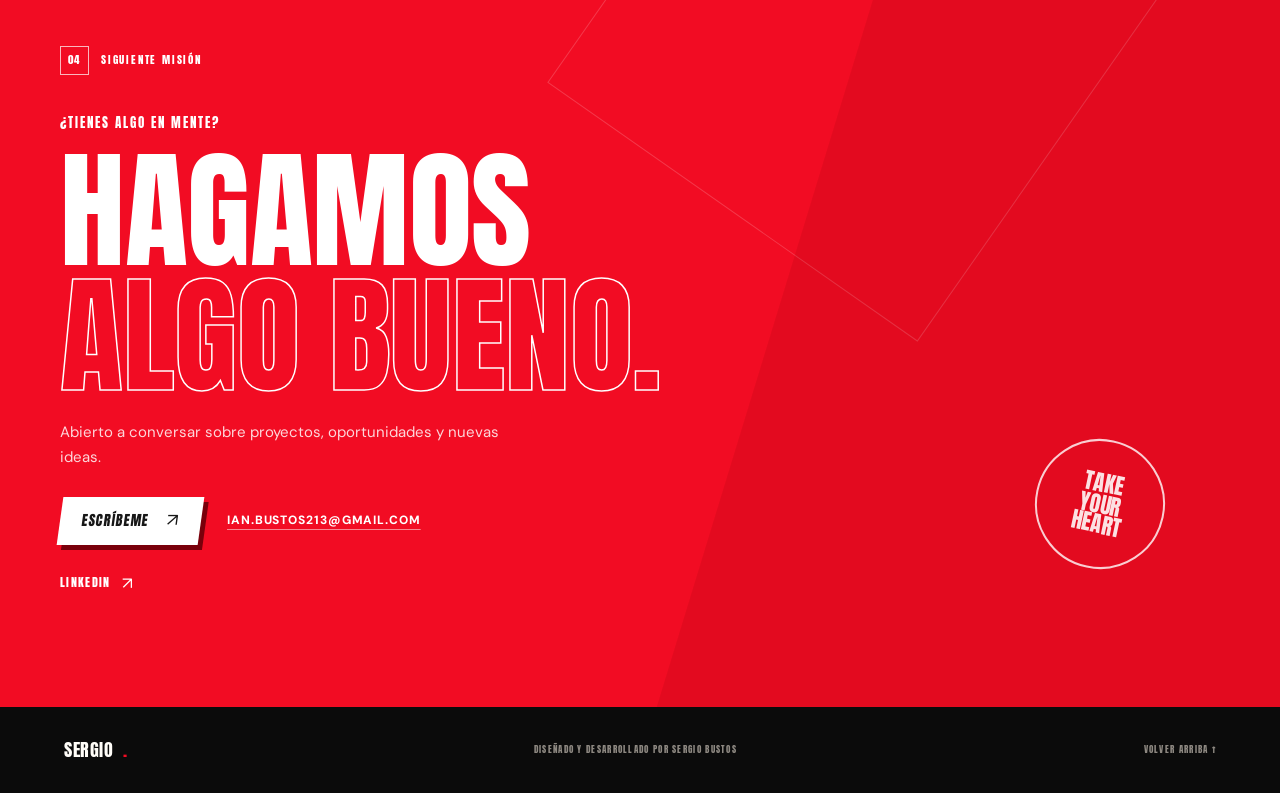
==== commit 3e813378: "nn" ====
--- a/index.html
+++ b/index.html
@@ -59,15 +59,6 @@
           <span><b>ENFOQUE</b> Backend · Datos · Web</span>
         </div>
       </div>
-      <div class="hero-art" aria-label="Retrato de Sergio Bustos">
-        <div class="hero-art-shape" aria-hidden="true"></div>
-        <div class="hero-photo-frame">
-          <img src="assets/images/me.jpg" alt="Retrato de Sergio Bustos" width="600" height="720">
-          <span class="photo-caption">SERGIO BUSTOS · DEV</span>
-        </div>
-        <span class="hero-sticker" aria-hidden="true">TAKE<br>YOUR<br>TIME</span>
-        <span class="hero-index" aria-hidden="true">01 / 04</span>
-      </div>
       <a class="scroll-cue" href="#sobre-mi"><span></span> DESLIZA PARA EXPLORAR</a>
     </section>
 
@@ -157,7 +148,7 @@
     </section>
 
     <section class="skills section-wrap section-block" id="habilidades" aria-labelledby="skills-title">
-      <div class="section-marker"><span>03</span> EQUIPO</div>
+      <div class="section-marker"><span>03</span> HABILIDADES</div>
       <div class="skills-layout">
         <div class="section-heading">
           <p class="eyebrow">HERRAMIENTAS DE TRABAJO</p>
@@ -165,18 +156,32 @@
           <p class="skills-intro">Tecnologías que estoy utilizando y fortaleciendo en proyectos reales.</p>
         </div>
         <div class="skill-groups">
-          <div class="skill-group">
-            <h3><span>01</span> BACKEND</h3>
-            <div class="skill-chips"><span>Python</span><span>Flask</span><span>PyMySQL</span></div>
-          </div>
-          <div class="skill-group">
-            <h3><span>02</span> DATOS</h3>
-            <div class="skill-chips"><span>MySQL</span><span>Relaciones N:M</span><span>Consultas SQL</span></div>
-          </div>
-          <div class="skill-group">
-            <h3><span>03</span> WEB &amp; HERRAMIENTAS</h3>
-            <div class="skill-chips"><span>HTML5</span><span>CSS3</span><span>JavaScript</span><span>Git</span><span>GitHub</span></div>
-          </div>
+          <section class="skill-group" aria-labelledby="backend-title">
+            <h3 id="backend-title"><span>01</span> BACKEND</h3>
+            <div class="skill-grid">
+              <article class="skill-card"><span>01 / LENGUAJE</span><h4>Python</h4><p>La base para crear la lógica, automatizaciones y funciones del servidor.</p></article>
+              <article class="skill-card"><span>02 / FRAMEWORK</span><h4>Flask</h4><p>Rutas y aplicaciones web conectadas con plantillas y bases de datos.</p></article>
+              <article class="skill-card"><span>03 / CONECTOR</span><h4>PyMySQL</h4><p>Comunicación entre aplicaciones Python y bases de datos MySQL.</p></article>
+            </div>
+          </section>
+          <section class="skill-group" aria-labelledby="data-title">
+            <h3 id="data-title"><span>02</span> DATOS</h3>
+            <div class="skill-grid">
+              <article class="skill-card"><span>04 / BASE DE DATOS</span><h4>MySQL</h4><p>Organización y almacenamiento de información en bases relacionales.</p></article>
+              <article class="skill-card"><span>05 / CONSULTAS</span><h4>SQL</h4><p>Consultas para crear, buscar y actualizar datos de forma estructurada.</p></article>
+              <article class="skill-card"><span>06 / MODELADO</span><h4>Relaciones N:M</h4><p>Conexión de datos relacionados mediante tablas y claves intermedias.</p></article>
+            </div>
+          </section>
+          <section class="skill-group" aria-labelledby="web-title">
+            <h3 id="web-title"><span>03</span> WEB &amp; HERRAMIENTAS</h3>
+            <div class="skill-grid">
+              <article class="skill-card"><span>07 / ESTRUCTURA</span><h4>HTML5</h4><p>Contenido web semántico y accesible, organizado con claridad.</p></article>
+              <article class="skill-card"><span>08 / ESTILOS</span><h4>CSS3</h4><p>Diseño adaptable, composición visual y animaciones para interfaces.</p></article>
+              <article class="skill-card"><span>09 / INTERACCIÓN</span><h4>JavaScript</h4><p>Comportamientos dinámicos e interacciones dentro de la página.</p></article>
+              <article class="skill-card"><span>10 / VERSIONADO</span><h4>Git</h4><p>Seguimiento de cambios y organización del trabajo en el código.</p></article>
+              <article class="skill-card"><span>11 / REPOSITORIOS</span><h4>GitHub</h4><p>Publicación de proyectos y colaboración mediante repositorios.</p></article>
+            </div>
+          </section>
         </div>
       </div>
       <div class="skills-note"><span aria-hidden="true">✦</span> APRENDIZAJE CONTINUO, PROYECTO A PROYECTO.</div>
@@ -190,7 +195,7 @@
         <h2 id="contact-title">HAGAMOS<br><span>ALGO BUENO.</span></h2>
         <p class="contact-copy">Abierto a conversar sobre proyectos, oportunidades y nuevas ideas.</p>
         <div class="contact-actions">
-          <a class="button button-light" href="mailto:ian.bustos213@gmail.com?subject=Contacto%20desde%20tu%20portafolio">ESCRÍBEME <span aria-hidden="true">↗</span></a>
+          <a class="button button-light" href="https://mail.google.com/mail/?view=cm&amp;fs=1&amp;to=ian.bustos213%40gmail.com&amp;su=Contacto%20desde%20tu%20portafolio&amp;body=Hola%20Sergio%2C%0A%0AVi%20tu%20portafolio%20y%20me%20gustar%C3%ADa%20conversar%20contigo%20sobre%3A%0A%0AAsunto%20%2F%20idea%3A%0AMensaje%3A%0A%0AMi%20nombre%3A%0AMi%20correo%3A%0A%0ASaludos." target="_blank" rel="noopener noreferrer">ESCRÍBEME <span aria-hidden="true">↗</span></a>
           <a class="contact-email" href="mailto:ian.bustos213@gmail.com">IAN.BUSTOS213@GMAIL.COM</a>
         </div>
         <a class="linkedin-link" href="https://www.linkedin.com/in/sergio-bustos-859973414/" target="_blank" rel="noopener noreferrer">LINKEDIN <span aria-hidden="true">↗</span></a>
--- a/assets/css/styles.css
+++ b/assets/css/styles.css
@@ -230,9 +230,8 @@
   position: relative;
   display: grid;
   min-height: min(760px, calc(100svh - 76px));
-  grid-template-columns: 1.12fr 0.88fr;
+  grid-template-columns: minmax(0, 1fr);
   align-items: center;
-  gap: clamp(28px, 6vw, 90px);
   padding-top: 88px;
   padding-bottom: 120px;
 }
@@ -253,6 +252,7 @@
 .hero-copy {
   position: relative;
   z-index: 2;
+  max-width: 860px;
 }
 
 .eyebrow {
@@ -438,85 +438,6 @@
   font-size: 11px;
   font-weight: 400;
   letter-spacing: 1.4px;
-}
-
-.hero-art {
-  position: relative;
-  width: min(100%, 410px);
-  justify-self: center;
-  padding: 20px 26px 35px 0;
-}
-
-.hero-art-shape {
-  position: absolute;
-  top: 7%;
-  right: 0;
-  bottom: 3%;
-  left: 12%;
-  transform: skewY(-8deg) rotate(4deg);
-  background: var(--red);
-}
-
-.hero-photo-frame {
-  position: relative;
-  z-index: 1;
-  width: 100%;
-  overflow: hidden;
-  transform: rotate(-3deg);
-  border: 7px solid var(--paper);
-  background: #292725;
-  box-shadow: 15px 16px 0 rgba(0, 0, 0, 0.55);
-}
-
-.hero-photo-frame img {
-  display: block;
-  width: 100%;
-  aspect-ratio: 0.84;
-  object-fit: cover;
-  filter: contrast(1.05) saturate(0.82);
-}
-
-.photo-caption {
-  position: absolute;
-  right: 0;
-  bottom: 0;
-  left: 0;
-  padding: 8px 12px;
-  background: rgba(17, 17, 17, 0.87);
-  color: #fff;
-  font-family: var(--display);
-  font-size: 11px;
-  letter-spacing: 1.5px;
-}
-
-.hero-sticker {
-  position: absolute;
-  z-index: 2;
-  right: -9px;
-  bottom: 57px;
-  display: grid;
-  width: 92px;
-  height: 92px;
-  place-content: center;
-  transform: rotate(9deg);
-  border: 2px solid #fff;
-  border-radius: 50%;
-  background: var(--black);
-  color: #fff;
-  font-family: var(--display);
-  font-size: 17px;
-  line-height: 0.98;
-  text-align: center;
-}
-
-.hero-index {
-  position: absolute;
-  top: 0;
-  right: 3px;
-  color: #d1cbc4;
-  font-family: var(--display);
-  font-size: 13px;
-  letter-spacing: 2px;
 }
 
 .scroll-cue {
@@ -930,19 +851,21 @@
 }
 
 .skill-groups {
-  border-top: 1px solid var(--line);
+  display: grid;
+  gap: 29px;
 }
 
 .skill-group {
-  padding: 19px 0 23px;
-  border-bottom: 1px solid var(--line);
+  min-width: 0;
 }
 
 .skill-group h3 {
   display: flex;
   align-items: center;
   gap: 13px;
-  margin: 0 0 14px;
+  margin: 0 0 12px;
+  padding-bottom: 11px;
+  border-bottom: 1px solid var(--line);
   color: var(--white);
   font-family: var(--display);
   font-size: 15px;
@@ -955,24 +878,47 @@
   font-size: 11px;
 }
 
-.skill-chips {
-  display: flex;
-  flex-wrap: wrap;
-  gap: 8px;
-}
-
-.skill-chips span {
-  padding: 7px 12px;
-  border: 1px solid #48433e;
-  color: #d2cec8;
+.skill-grid {
+  display: grid;
+  grid-template-columns: repeat(2, minmax(0, 1fr));
+  gap: 10px;
+}
+
+.skill-card {
+  min-height: 136px;
+  padding: 15px;
+  border: 1px solid #363330;
+  border-left: 2px solid var(--red);
+  background: #171615;
+  transition: border-color 180ms ease, background 180ms ease;
+}
+
+.skill-card:hover {
+  border-color: var(--red);
+  background: #201d1b;
+}
+
+.skill-card > span {
+  color: var(--red);
+  font-family: var(--display);
+  font-size: 9px;
+  letter-spacing: 1px;
+}
+
+.skill-card h4 {
+  margin: 8px 0 5px;
+  color: var(--white);
+  font-family: var(--display);
+  font-size: 19px;
+  font-weight: 400;
+  letter-spacing: 0.4px;
+}
+
+.skill-card p {
+  margin: 0;
+  color: #aaa59e;
   font-size: 11px;
-  transition: border-color 180ms ease, background 180ms ease, color 180ms ease;
-}
-
-.skill-chips span:hover {
-  border-color: var(--red);
-  background: var(--red);
-  color: #fff;
+  line-height: 1.55;
 }
 
 .skills-note {
@@ -1161,10 +1107,6 @@
 .js-enabled .hero-copy > :nth-child(6) { animation-delay: 460ms; }
 .js-enabled .hero-copy > :nth-child(7) { animation-delay: 540ms; }
 
-.js-enabled .hero-art {
-  animation: hero-art-enter 850ms 220ms both cubic-bezier(0.2, 0.7, 0.2, 1);
-}
-
 @keyframes hero-copy-enter {
   from {
     opacity: 0;
@@ -1173,17 +1115,6 @@
   to {
     opacity: 1;
     transform: translateY(0);
-  }
-}
-
-@keyframes hero-art-enter {
-  from {
-    opacity: 0;
-    transform: translate(22px, 8px) rotate(2deg);
-  }
-  to {
-    opacity: 1;
-    transform: translate(0, 0) rotate(0);
   }
 }
 
@@ -1269,20 +1200,8 @@
 }
 
 @media (max-width: 900px) {
-  .hero {
-    min-height: auto;
-    grid-template-columns: 1.1fr 0.9fr;
-    gap: 30px;
-    padding-top: 76px;
-    padding-bottom: 110px;
-  }
-
   .hero-title {
     font-size: clamp(64px, 10vw, 94px);
-  }
-
-  .hero-art {
-    width: min(100%, 340px);
   }
 
   .about-content,
@@ -1315,8 +1234,6 @@
   }
 
   .hero {
-    grid-template-columns: 1fr;
-    gap: 45px;
     padding-top: 59px;
     padding-bottom: 90px;
   }
@@ -1341,12 +1258,6 @@
     font-size: 14px;
   }
 
-  .hero-art {
-    width: min(76%, 340px);
-    justify-self: center;
-    margin-right: 13px;
-  }
-
   .scroll-cue {
     bottom: 29px;
     font-size: 9px;
@@ -1411,6 +1322,10 @@
 
   .skills-layout {
     gap: 30px;
+  }
+
+  .skill-grid {
+    grid-template-columns: 1fr;
   }
 
   .skills-intro {
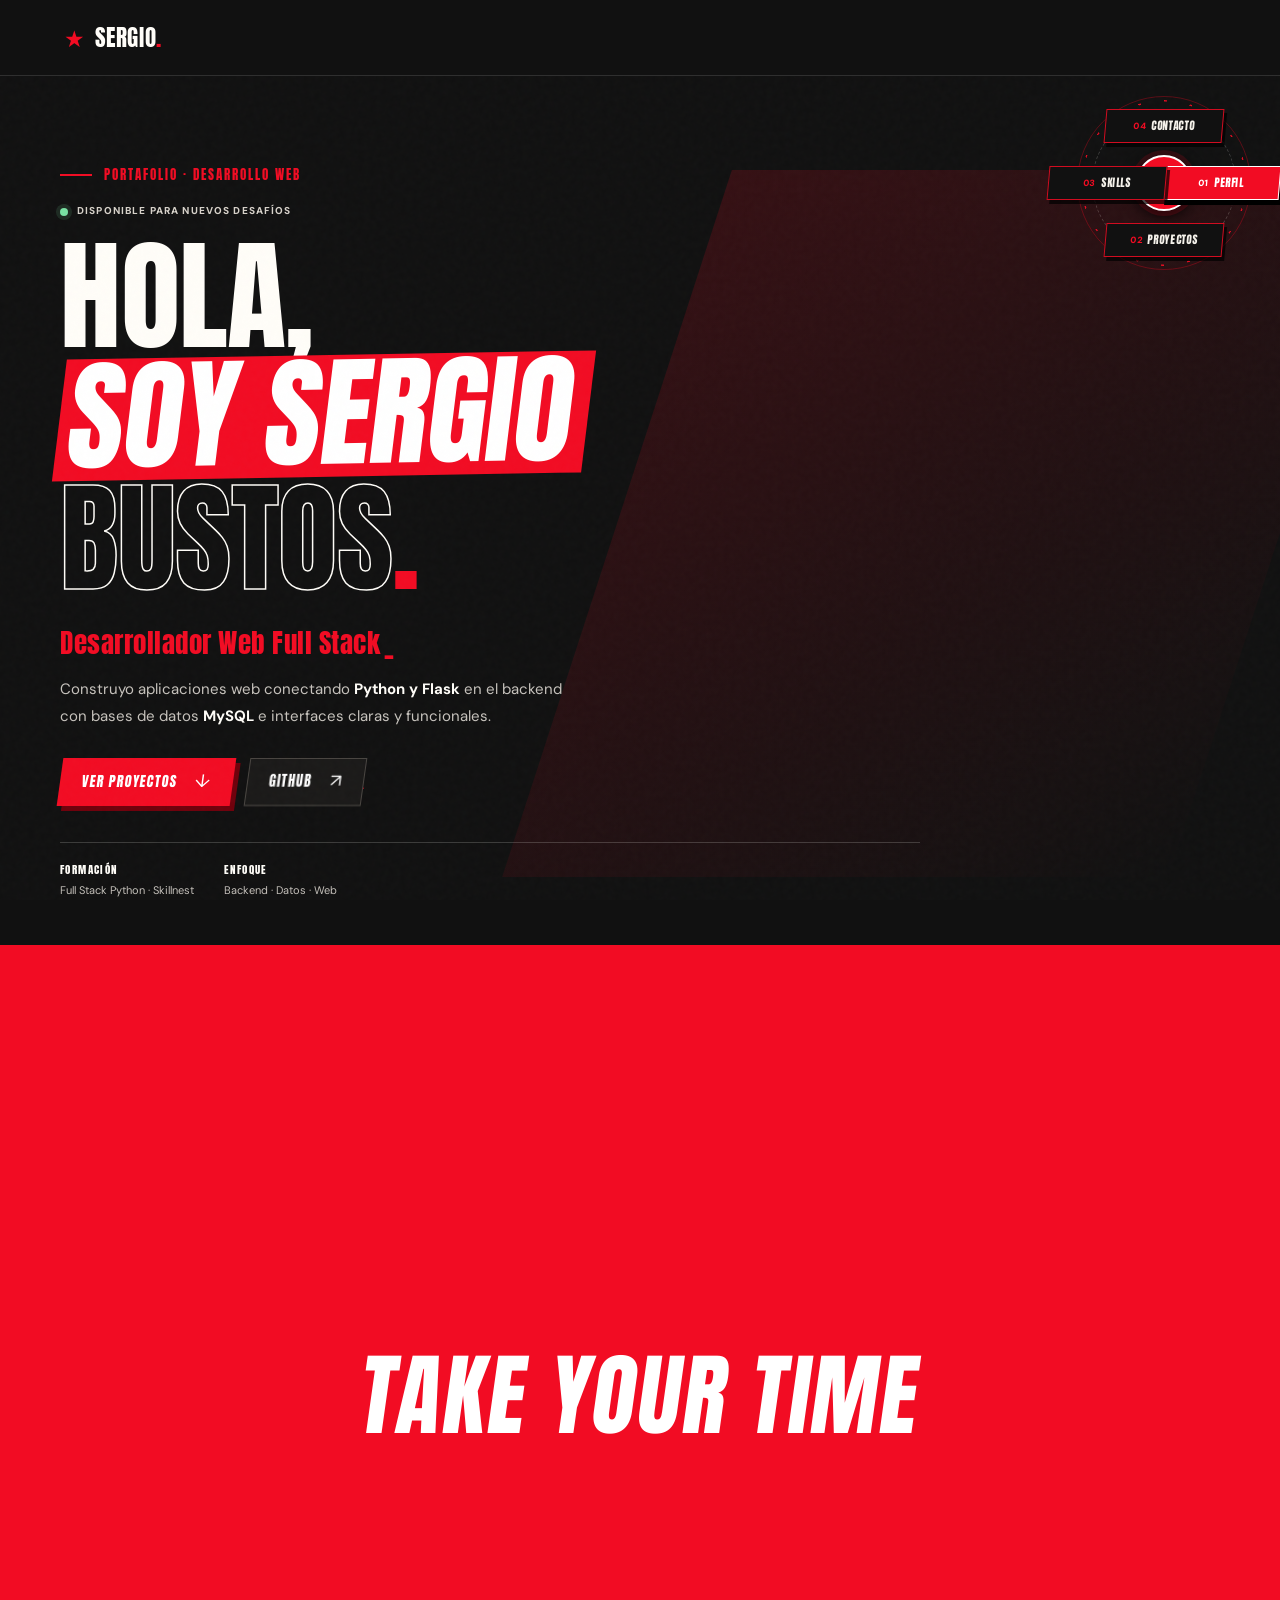
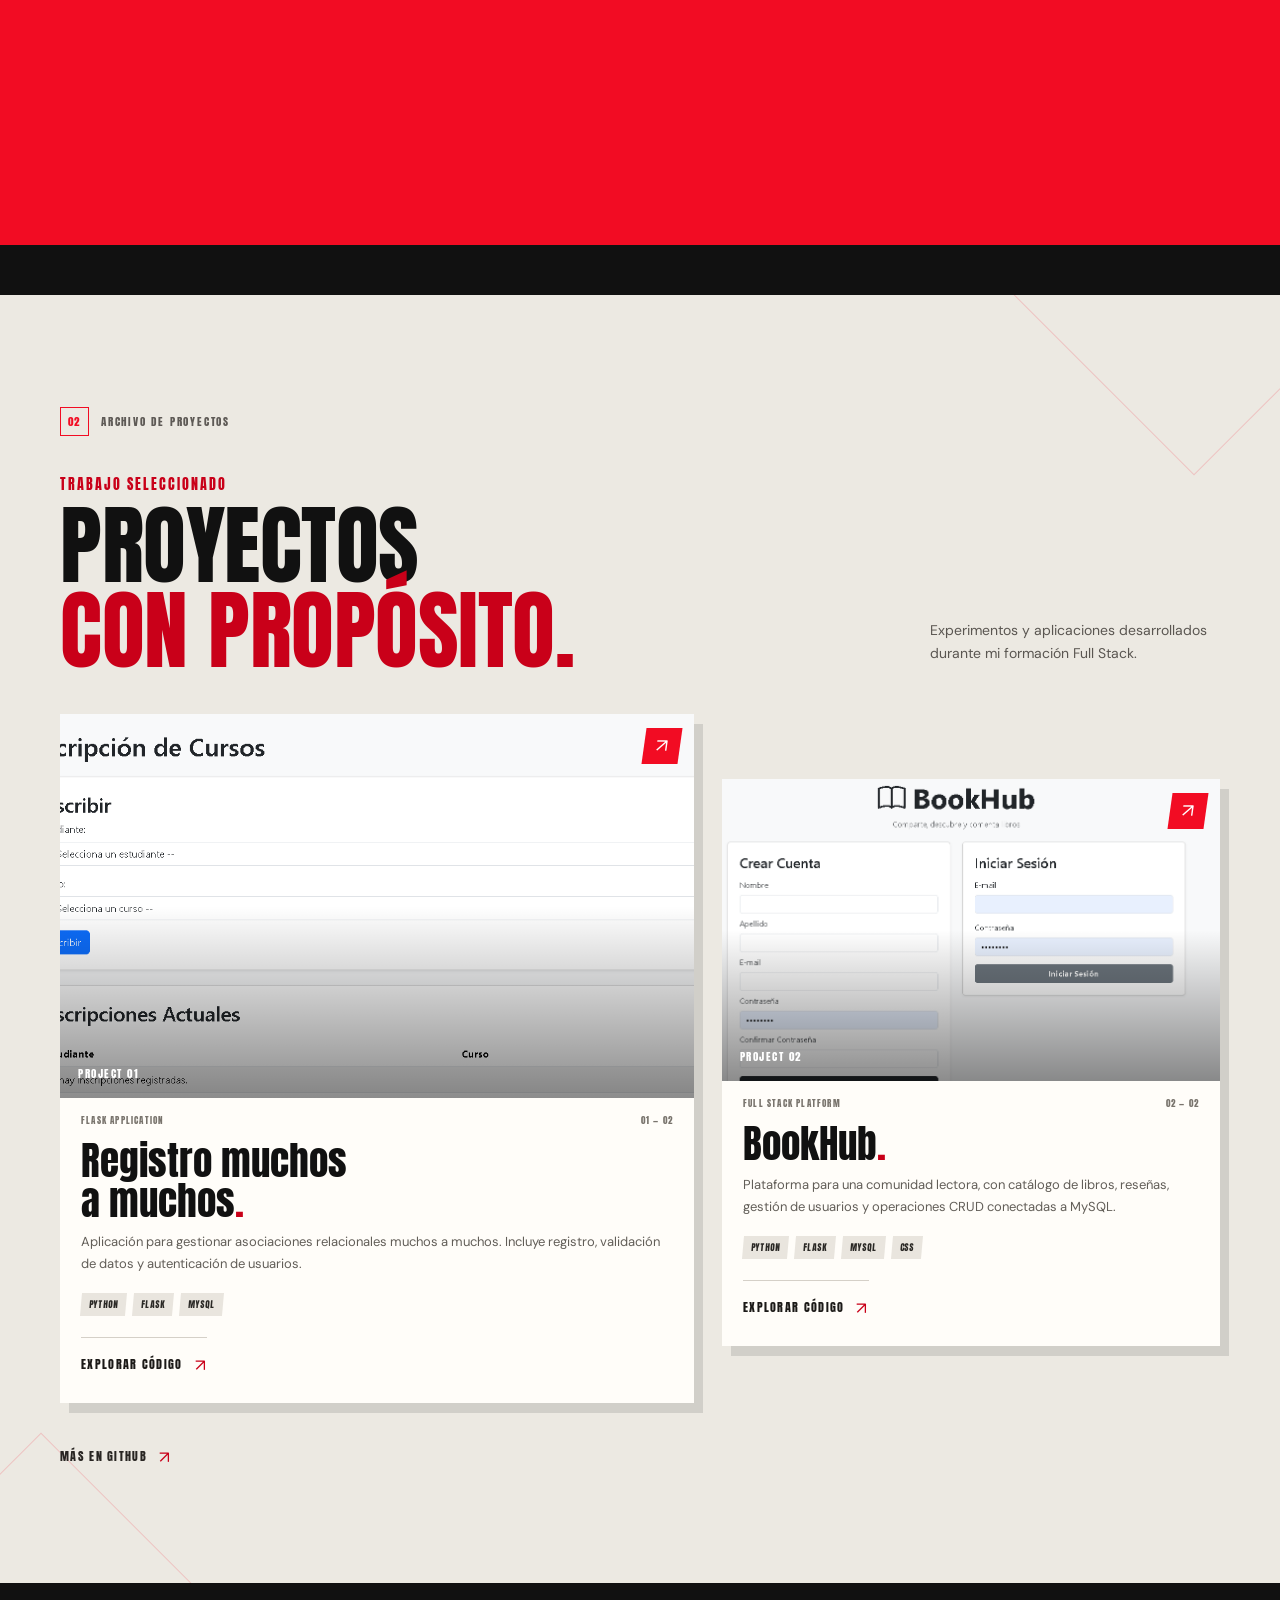
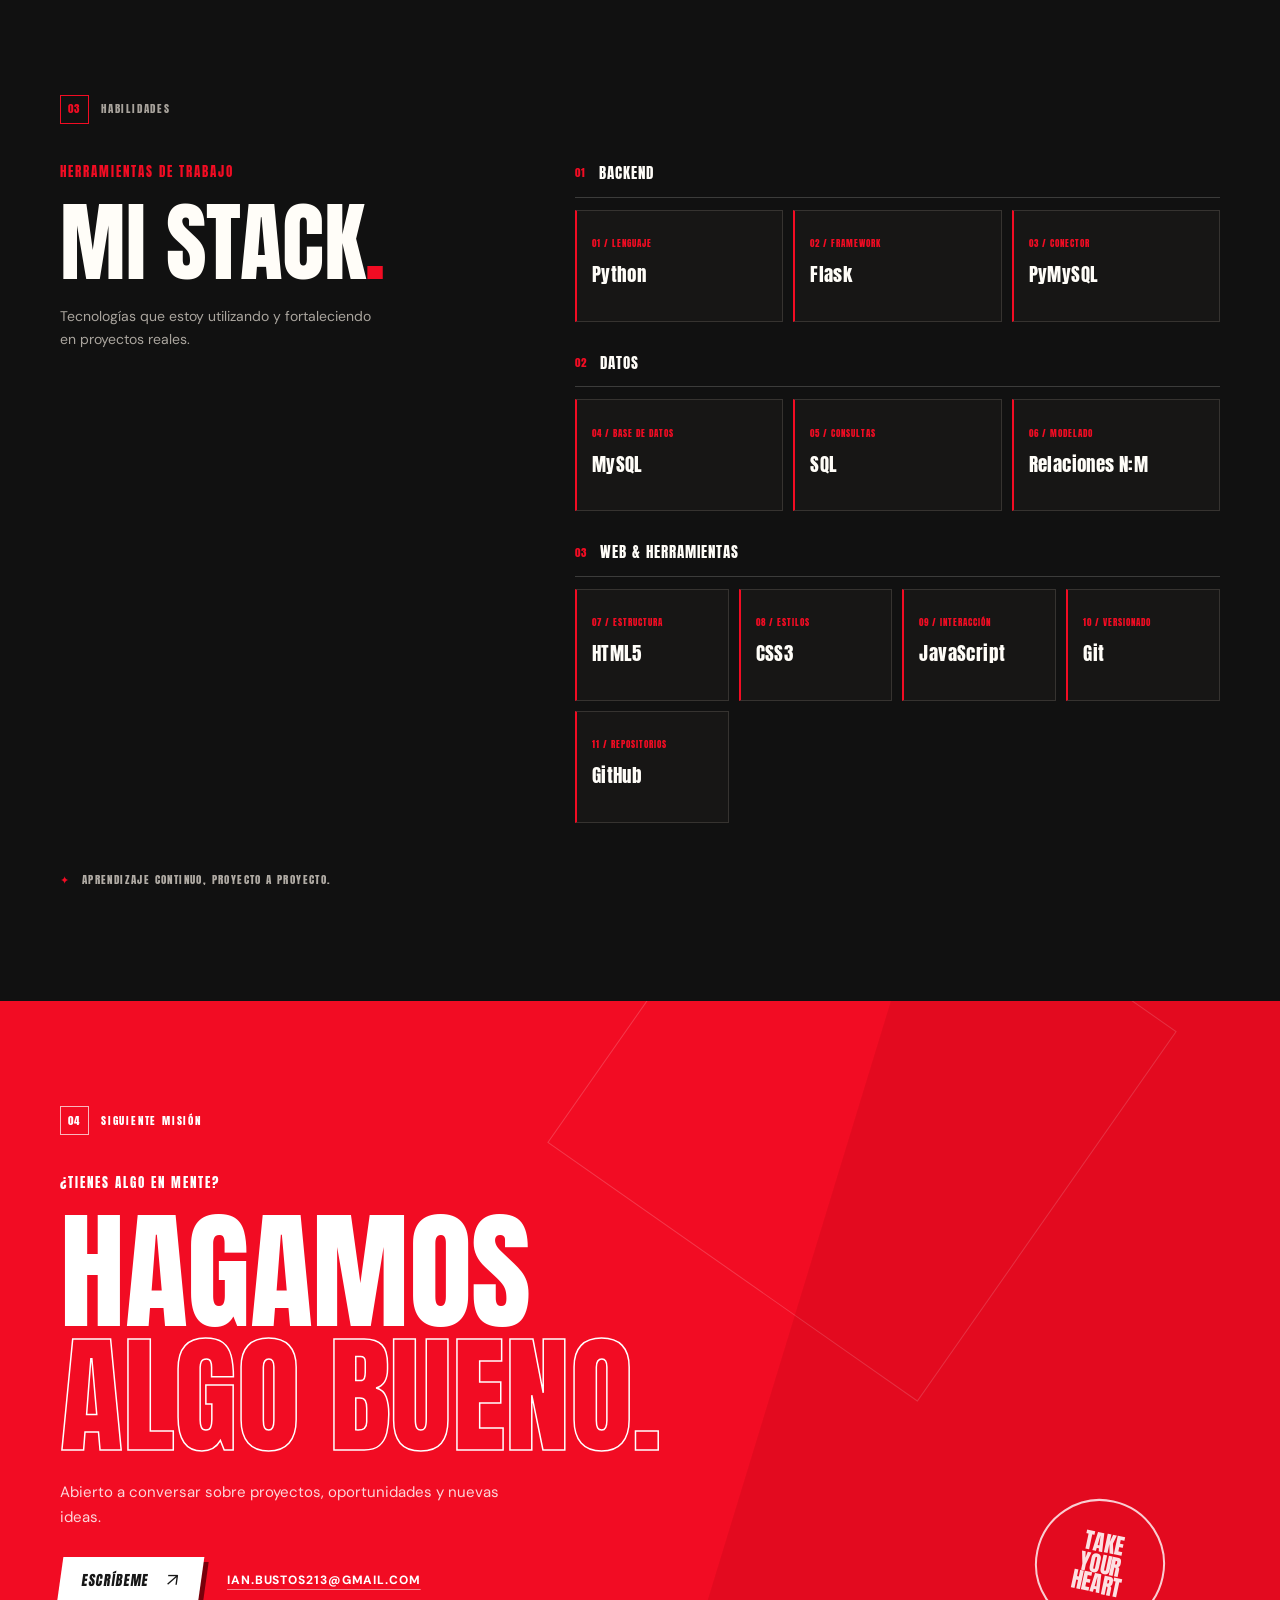
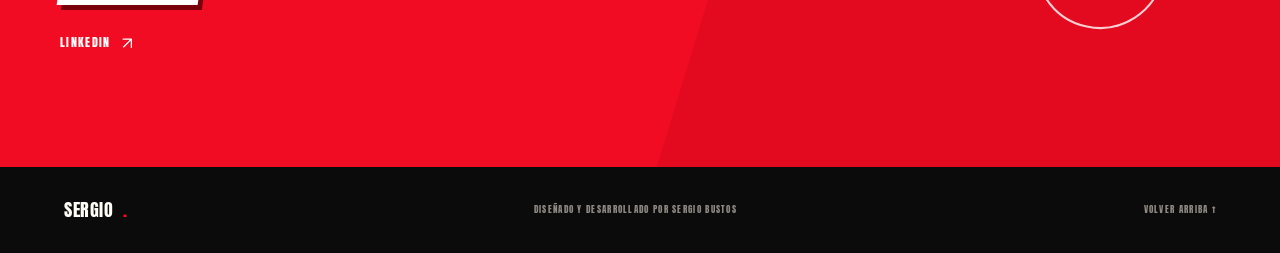
==== commit 3b2b266c: "ihih" ====
--- a/index.html
+++ b/index.html
@@ -159,27 +159,71 @@
           <section class="skill-group" aria-labelledby="backend-title">
             <h3 id="backend-title"><span>01</span> BACKEND</h3>
             <div class="skill-grid">
-              <article class="skill-card"><span>01 / LENGUAJE</span><h4>Python</h4><p>La base para crear la lógica, automatizaciones y funciones del servidor.</p></article>
-              <article class="skill-card"><span>02 / FRAMEWORK</span><h4>Flask</h4><p>Rutas y aplicaciones web conectadas con plantillas y bases de datos.</p></article>
-              <article class="skill-card"><span>03 / CONECTOR</span><h4>PyMySQL</h4><p>Comunicación entre aplicaciones Python y bases de datos MySQL.</p></article>
+              <article class="skill-card" tabindex="0" aria-describedby="skill-python">
+                <span class="skill-level">01 / LENGUAJE</span>
+                <h4>Python</h4>
+                <div class="skill-tooltip" id="skill-python"><strong>PYTHON</strong><p>La base para crear la lógica, automatizaciones y funciones del servidor.</p></div>
+              </article>
+              <article class="skill-card" tabindex="0" aria-describedby="skill-flask">
+                <span class="skill-level">02 / FRAMEWORK</span>
+                <h4>Flask</h4>
+                <div class="skill-tooltip" id="skill-flask"><strong>FLASK</strong><p>Rutas y aplicaciones web conectadas con plantillas y bases de datos.</p></div>
+              </article>
+              <article class="skill-card" tabindex="0" aria-describedby="skill-pymysql">
+                <span class="skill-level">03 / CONECTOR</span>
+                <h4>PyMySQL</h4>
+                <div class="skill-tooltip" id="skill-pymysql"><strong>PYMYSQL</strong><p>Comunicación entre aplicaciones Python y bases de datos MySQL.</p></div>
+              </article>
             </div>
           </section>
           <section class="skill-group" aria-labelledby="data-title">
             <h3 id="data-title"><span>02</span> DATOS</h3>
             <div class="skill-grid">
-              <article class="skill-card"><span>04 / BASE DE DATOS</span><h4>MySQL</h4><p>Organización y almacenamiento de información en bases relacionales.</p></article>
-              <article class="skill-card"><span>05 / CONSULTAS</span><h4>SQL</h4><p>Consultas para crear, buscar y actualizar datos de forma estructurada.</p></article>
-              <article class="skill-card"><span>06 / MODELADO</span><h4>Relaciones N:M</h4><p>Conexión de datos relacionados mediante tablas y claves intermedias.</p></article>
+              <article class="skill-card" tabindex="0" aria-describedby="skill-mysql">
+                <span class="skill-level">04 / BASE DE DATOS</span>
+                <h4>MySQL</h4>
+                <div class="skill-tooltip" id="skill-mysql"><strong>MYSQL</strong><p>Organización y almacenamiento de información en bases relacionales.</p></div>
+              </article>
+              <article class="skill-card" tabindex="0" aria-describedby="skill-sql">
+                <span class="skill-level">05 / CONSULTAS</span>
+                <h4>SQL</h4>
+                <div class="skill-tooltip" id="skill-sql"><strong>SQL</strong><p>Consultas para crear, buscar y actualizar datos de forma estructurada.</p></div>
+              </article>
+              <article class="skill-card" tabindex="0" aria-describedby="skill-relations">
+                <span class="skill-level">06 / MODELADO</span>
+                <h4>Relaciones N:M</h4>
+                <div class="skill-tooltip" id="skill-relations"><strong>RELACIONES N:M</strong><p>Conexión de datos relacionados mediante tablas y claves intermedias.</p></div>
+              </article>
             </div>
           </section>
           <section class="skill-group" aria-labelledby="web-title">
             <h3 id="web-title"><span>03</span> WEB &amp; HERRAMIENTAS</h3>
             <div class="skill-grid">
-              <article class="skill-card"><span>07 / ESTRUCTURA</span><h4>HTML5</h4><p>Contenido web semántico y accesible, organizado con claridad.</p></article>
-              <article class="skill-card"><span>08 / ESTILOS</span><h4>CSS3</h4><p>Diseño adaptable, composición visual y animaciones para interfaces.</p></article>
-              <article class="skill-card"><span>09 / INTERACCIÓN</span><h4>JavaScript</h4><p>Comportamientos dinámicos e interacciones dentro de la página.</p></article>
-              <article class="skill-card"><span>10 / VERSIONADO</span><h4>Git</h4><p>Seguimiento de cambios y organización del trabajo en el código.</p></article>
-              <article class="skill-card"><span>11 / REPOSITORIOS</span><h4>GitHub</h4><p>Publicación de proyectos y colaboración mediante repositorios.</p></article>
+              <article class="skill-card" tabindex="0" aria-describedby="skill-html">
+                <span class="skill-level">07 / ESTRUCTURA</span>
+                <h4>HTML5</h4>
+                <div class="skill-tooltip" id="skill-html"><strong>HTML5</strong><p>Contenido web semántico y accesible, organizado con claridad.</p></div>
+              </article>
+              <article class="skill-card" tabindex="0" aria-describedby="skill-css">
+                <span class="skill-level">08 / ESTILOS</span>
+                <h4>CSS3</h4>
+                <div class="skill-tooltip" id="skill-css"><strong>CSS3</strong><p>Diseño adaptable, composición visual y animaciones para interfaces.</p></div>
+              </article>
+              <article class="skill-card" tabindex="0" aria-describedby="skill-javascript">
+                <span class="skill-level">09 / INTERACCIÓN</span>
+                <h4>JavaScript</h4>
+                <div class="skill-tooltip" id="skill-javascript"><strong>JAVASCRIPT</strong><p>Comportamientos dinámicos e interacciones dentro de la página.</p></div>
+              </article>
+              <article class="skill-card" tabindex="0" aria-describedby="skill-git">
+                <span class="skill-level">10 / VERSIONADO</span>
+                <h4>Git</h4>
+                <div class="skill-tooltip" id="skill-git"><strong>GIT</strong><p>Seguimiento de cambios y organización del trabajo en el código.</p></div>
+              </article>
+              <article class="skill-card" tabindex="0" aria-describedby="skill-github">
+                <span class="skill-level">11 / REPOSITORIOS</span>
+                <h4>GitHub</h4>
+                <div class="skill-tooltip" id="skill-github"><strong>GITHUB</strong><p>Publicación de proyectos y colaboración mediante repositorios.</p></div>
+              </article>
             </div>
           </section>
         </div>
--- a/assets/css/styles.css
+++ b/assets/css/styles.css
@@ -880,25 +880,39 @@
 
 .skill-grid {
   display: grid;
-  grid-template-columns: repeat(2, minmax(0, 1fr));
+  grid-template-columns: repeat(auto-fit, minmax(135px, 1fr));
   gap: 10px;
 }
 
 .skill-card {
-  min-height: 136px;
+  position: relative;
+  display: flex;
+  min-height: 112px;
+  flex-direction: column;
+  align-items: flex-start;
+  justify-content: center;
+  overflow: hidden;
   padding: 15px;
   border: 1px solid #363330;
   border-left: 2px solid var(--red);
   background: #171615;
-  transition: border-color 180ms ease, background 180ms ease;
-}
-
-.skill-card:hover {
+  cursor: help;
+  transition: border-color 180ms ease, background 180ms ease, box-shadow 180ms ease;
+}
+
+.skill-card:hover,
+.skill-card:focus {
   border-color: var(--red);
   background: #201d1b;
-}
-
-.skill-card > span {
+  box-shadow: 4px 5px 0 rgba(0, 0, 0, 0.35);
+}
+
+.skill-card:focus-visible {
+  outline: 3px solid #ffd84d;
+  outline-offset: 3px;
+}
+
+.skill-card .skill-level {
   color: var(--red);
   font-family: var(--display);
   font-size: 9px;
@@ -914,11 +928,39 @@
   letter-spacing: 0.4px;
 }
 
-.skill-card p {
+.skill-tooltip {
+  position: absolute;
+  z-index: 1;
+  inset: 0;
+  display: flex;
+  flex-direction: column;
+  justify-content: center;
+  padding: 13px;
+  transform: translateY(10px);
+  background: var(--red);
+  color: #fff;
+  opacity: 0;
+  pointer-events: none;
+  transition: opacity 180ms ease, transform 220ms cubic-bezier(0.2, 0.7, 0.2, 1);
+}
+
+.skill-tooltip strong {
+  font-family: var(--display);
+  font-size: 13px;
+  letter-spacing: 0.8px;
+}
+
+.skill-tooltip p {
   margin: 0;
-  color: #aaa59e;
-  font-size: 11px;
+  color: rgba(255, 255, 255, 0.92);
+  font-size: 10px;
   line-height: 1.55;
+}
+
+.skill-card:hover .skill-tooltip,
+.skill-card:focus .skill-tooltip {
+  transform: translateY(0);
+  opacity: 1;
 }
 
 .skills-note {
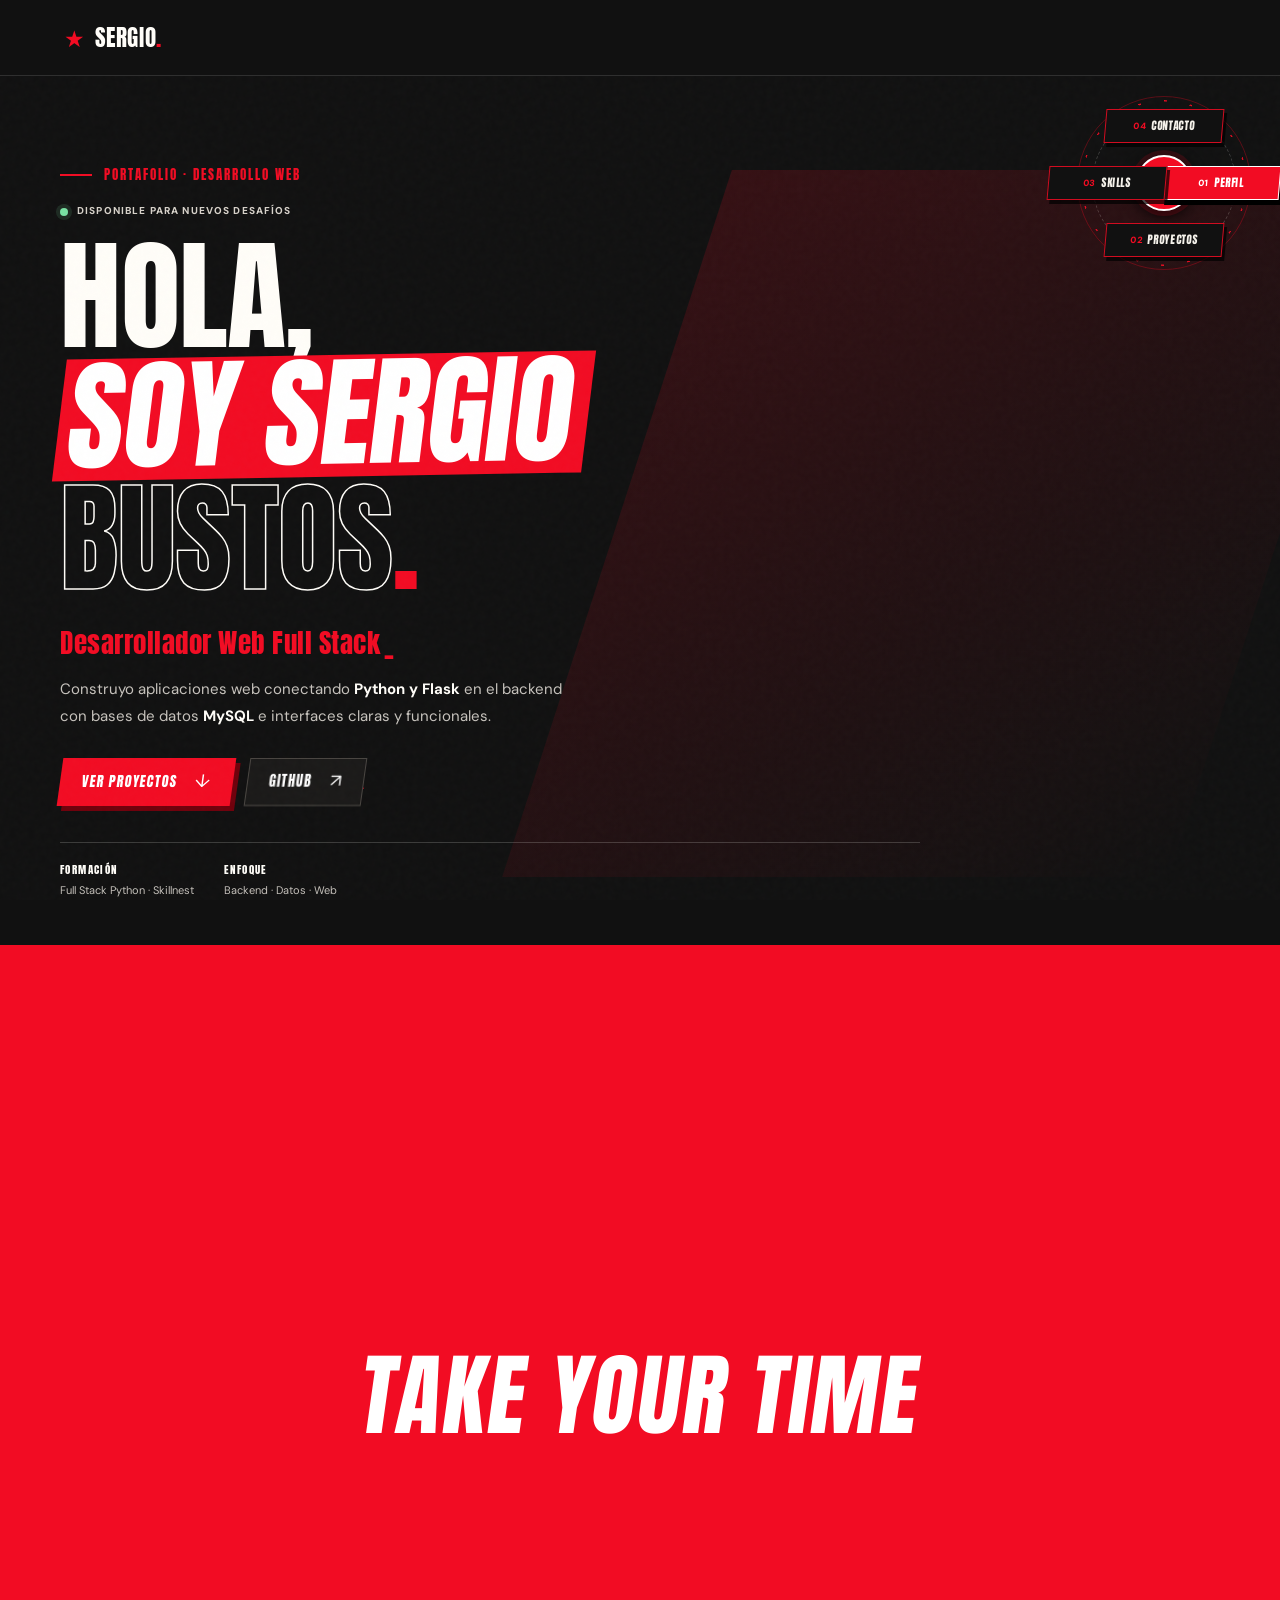
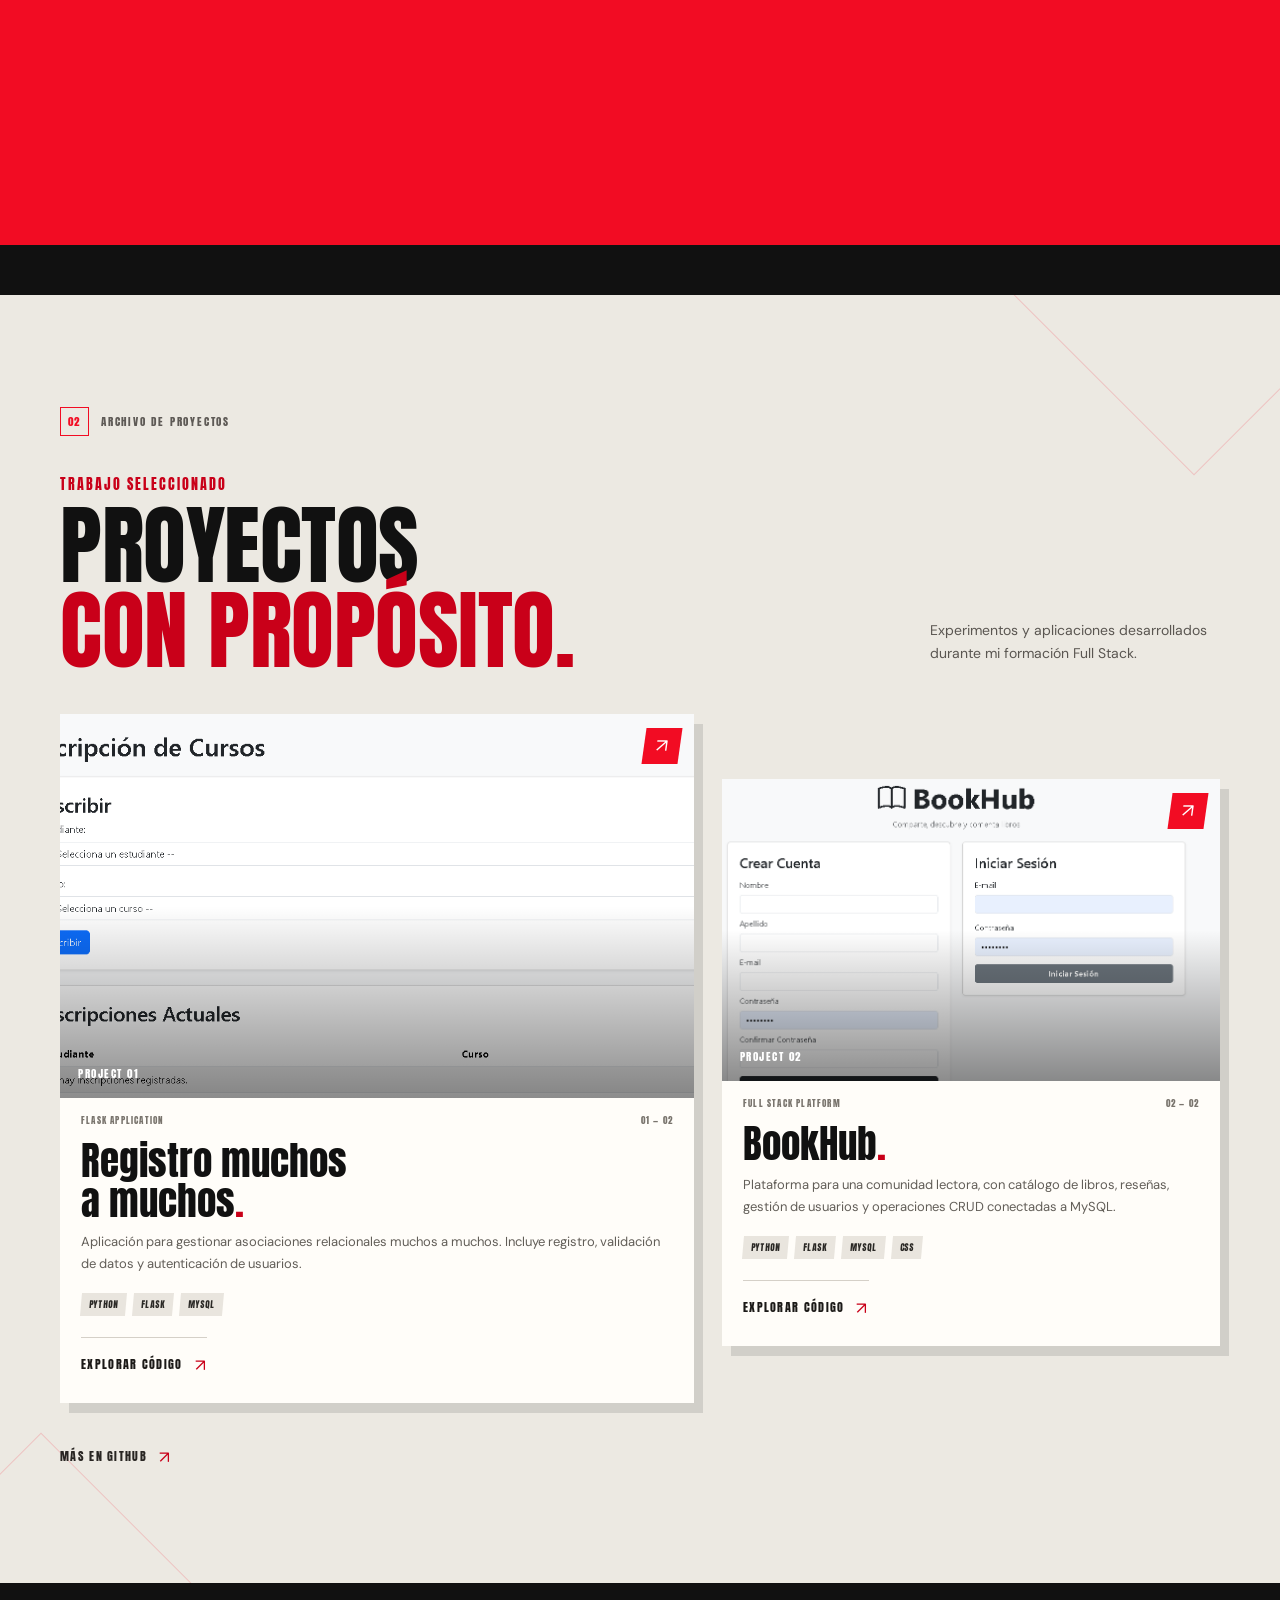
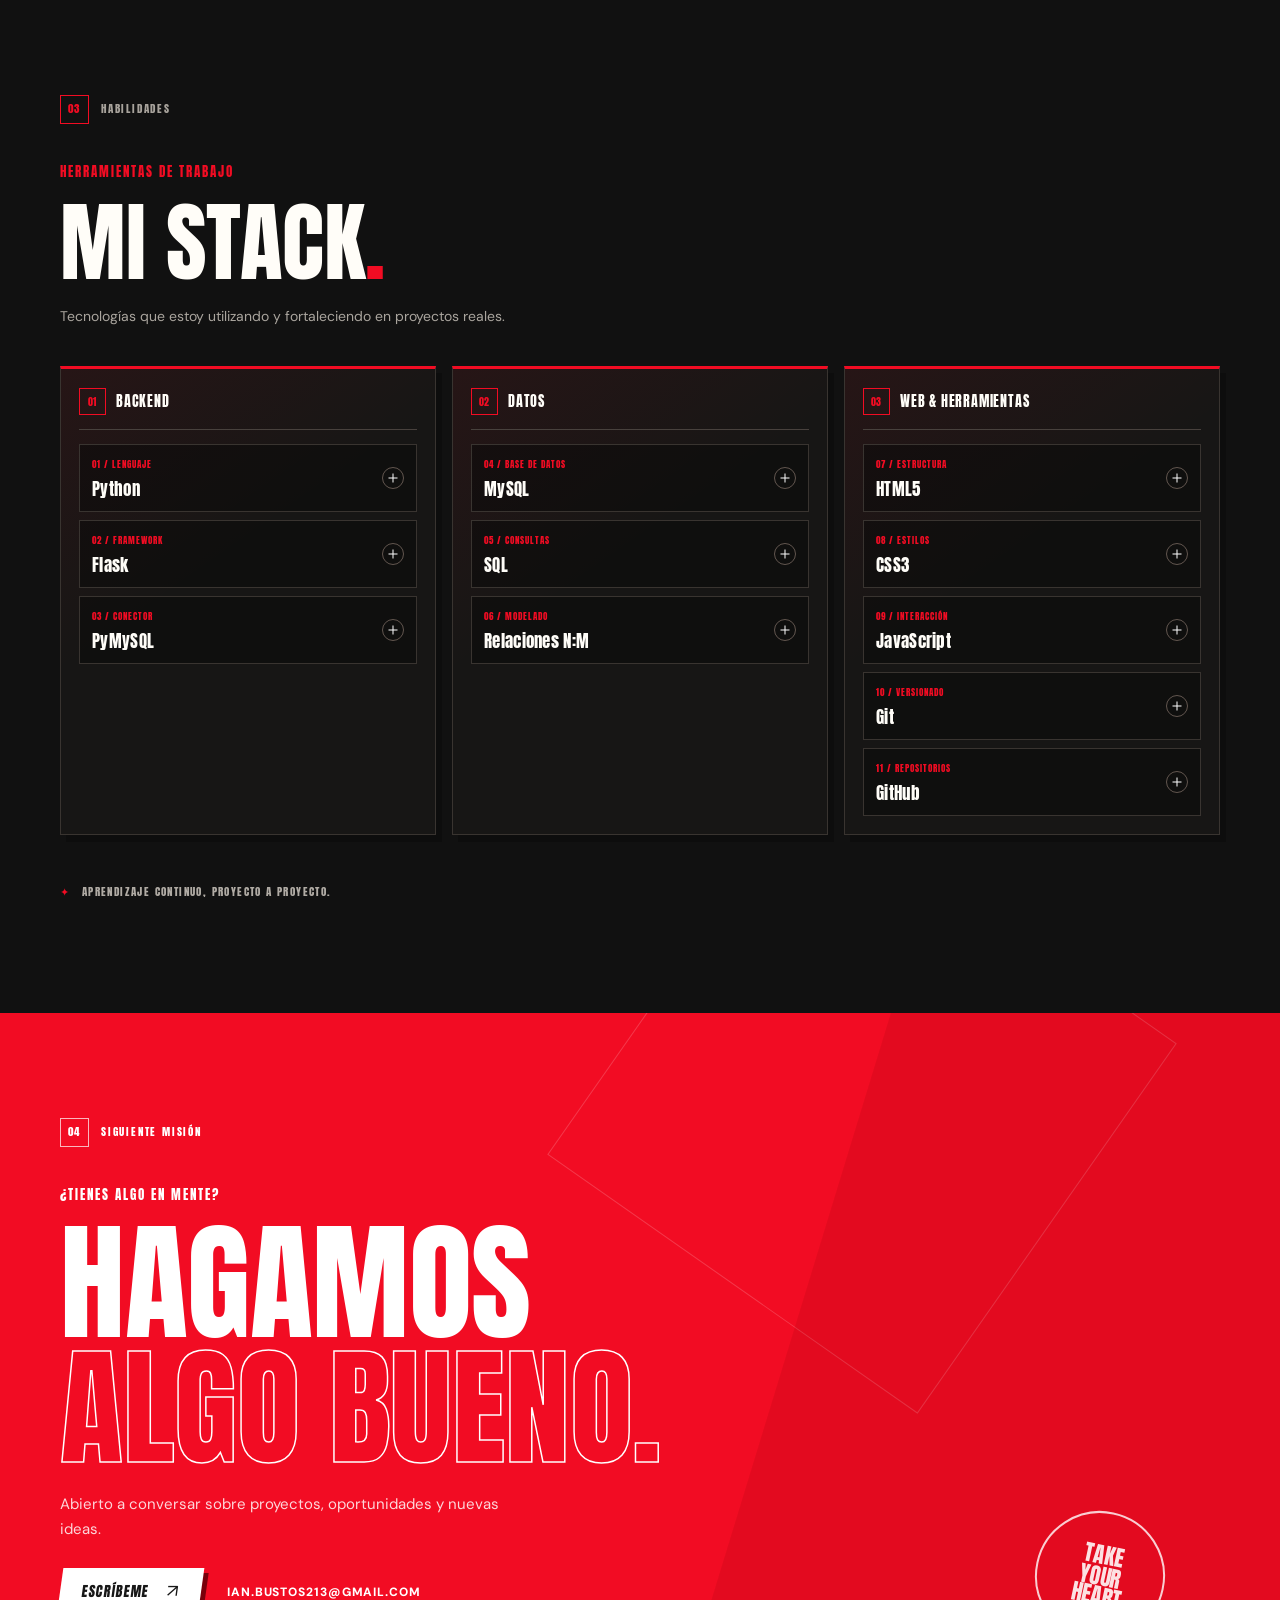
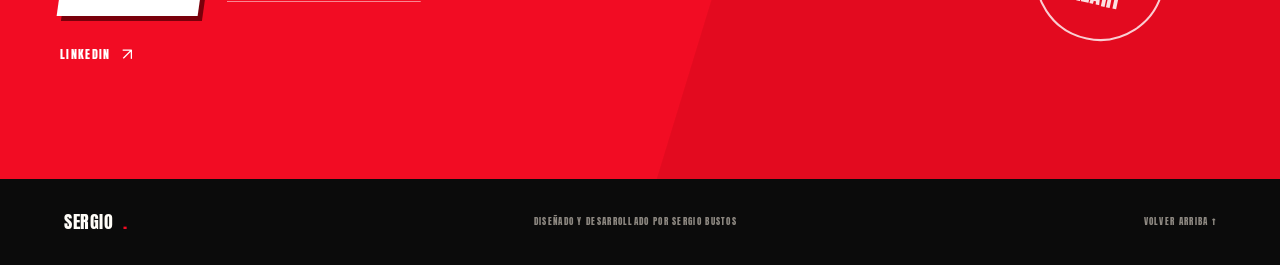
==== commit 51980fb6: "mmm" ====
--- a/index.html
+++ b/index.html
@@ -158,72 +158,61 @@
         <div class="skill-groups">
           <section class="skill-group" aria-labelledby="backend-title">
             <h3 id="backend-title"><span>01</span> BACKEND</h3>
-            <div class="skill-grid">
-              <article class="skill-card" tabindex="0" aria-describedby="skill-python">
-                <span class="skill-level">01 / LENGUAJE</span>
-                <h4>Python</h4>
-                <div class="skill-tooltip" id="skill-python"><strong>PYTHON</strong><p>La base para crear la lógica, automatizaciones y funciones del servidor.</p></div>
-              </article>
-              <article class="skill-card" tabindex="0" aria-describedby="skill-flask">
-                <span class="skill-level">02 / FRAMEWORK</span>
-                <h4>Flask</h4>
-                <div class="skill-tooltip" id="skill-flask"><strong>FLASK</strong><p>Rutas y aplicaciones web conectadas con plantillas y bases de datos.</p></div>
-              </article>
-              <article class="skill-card" tabindex="0" aria-describedby="skill-pymysql">
-                <span class="skill-level">03 / CONECTOR</span>
-                <h4>PyMySQL</h4>
-                <div class="skill-tooltip" id="skill-pymysql"><strong>PYMYSQL</strong><p>Comunicación entre aplicaciones Python y bases de datos MySQL.</p></div>
-              </article>
+            <div class="skill-list">
+              <details class="skill-item">
+                <summary><span class="skill-level">01 / LENGUAJE</span><span class="skill-name">Python</span><span class="skill-toggle" aria-hidden="true"></span></summary>
+                <div class="skill-description"><div class="skill-description-inner"><p>La base para crear la lógica, automatizaciones y funciones del servidor.</p></div></div>
+              </details>
+              <details class="skill-item">
+                <summary><span class="skill-level">02 / FRAMEWORK</span><span class="skill-name">Flask</span><span class="skill-toggle" aria-hidden="true"></span></summary>
+                <div class="skill-description"><div class="skill-description-inner"><p>Rutas y aplicaciones web conectadas con plantillas y bases de datos.</p></div></div>
+              </details>
+              <details class="skill-item">
+                <summary><span class="skill-level">03 / CONECTOR</span><span class="skill-name">PyMySQL</span><span class="skill-toggle" aria-hidden="true"></span></summary>
+                <div class="skill-description"><div class="skill-description-inner"><p>Comunicación entre aplicaciones Python y bases de datos MySQL.</p></div></div>
+              </details>
             </div>
           </section>
           <section class="skill-group" aria-labelledby="data-title">
             <h3 id="data-title"><span>02</span> DATOS</h3>
-            <div class="skill-grid">
-              <article class="skill-card" tabindex="0" aria-describedby="skill-mysql">
-                <span class="skill-level">04 / BASE DE DATOS</span>
-                <h4>MySQL</h4>
-                <div class="skill-tooltip" id="skill-mysql"><strong>MYSQL</strong><p>Organización y almacenamiento de información en bases relacionales.</p></div>
-              </article>
-              <article class="skill-card" tabindex="0" aria-describedby="skill-sql">
-                <span class="skill-level">05 / CONSULTAS</span>
-                <h4>SQL</h4>
-                <div class="skill-tooltip" id="skill-sql"><strong>SQL</strong><p>Consultas para crear, buscar y actualizar datos de forma estructurada.</p></div>
-              </article>
-              <article class="skill-card" tabindex="0" aria-describedby="skill-relations">
-                <span class="skill-level">06 / MODELADO</span>
-                <h4>Relaciones N:M</h4>
-                <div class="skill-tooltip" id="skill-relations"><strong>RELACIONES N:M</strong><p>Conexión de datos relacionados mediante tablas y claves intermedias.</p></div>
-              </article>
+            <div class="skill-list">
+              <details class="skill-item">
+                <summary><span class="skill-level">04 / BASE DE DATOS</span><span class="skill-name">MySQL</span><span class="skill-toggle" aria-hidden="true"></span></summary>
+                <div class="skill-description"><div class="skill-description-inner"><p>Organización y almacenamiento de información en bases relacionales.</p></div></div>
+              </details>
+              <details class="skill-item">
+                <summary><span class="skill-level">05 / CONSULTAS</span><span class="skill-name">SQL</span><span class="skill-toggle" aria-hidden="true"></span></summary>
+                <div class="skill-description"><div class="skill-description-inner"><p>Consultas para crear, buscar y actualizar datos de forma estructurada.</p></div></div>
+              </details>
+              <details class="skill-item">
+                <summary><span class="skill-level">06 / MODELADO</span><span class="skill-name">Relaciones N:M</span><span class="skill-toggle" aria-hidden="true"></span></summary>
+                <div class="skill-description"><div class="skill-description-inner"><p>Conexión de datos relacionados mediante tablas y claves intermedias.</p></div></div>
+              </details>
             </div>
           </section>
           <section class="skill-group" aria-labelledby="web-title">
             <h3 id="web-title"><span>03</span> WEB &amp; HERRAMIENTAS</h3>
-            <div class="skill-grid">
-              <article class="skill-card" tabindex="0" aria-describedby="skill-html">
-                <span class="skill-level">07 / ESTRUCTURA</span>
-                <h4>HTML5</h4>
-                <div class="skill-tooltip" id="skill-html"><strong>HTML5</strong><p>Contenido web semántico y accesible, organizado con claridad.</p></div>
-              </article>
-              <article class="skill-card" tabindex="0" aria-describedby="skill-css">
-                <span class="skill-level">08 / ESTILOS</span>
-                <h4>CSS3</h4>
-                <div class="skill-tooltip" id="skill-css"><strong>CSS3</strong><p>Diseño adaptable, composición visual y animaciones para interfaces.</p></div>
-              </article>
-              <article class="skill-card" tabindex="0" aria-describedby="skill-javascript">
-                <span class="skill-level">09 / INTERACCIÓN</span>
-                <h4>JavaScript</h4>
-                <div class="skill-tooltip" id="skill-javascript"><strong>JAVASCRIPT</strong><p>Comportamientos dinámicos e interacciones dentro de la página.</p></div>
-              </article>
-              <article class="skill-card" tabindex="0" aria-describedby="skill-git">
-                <span class="skill-level">10 / VERSIONADO</span>
-                <h4>Git</h4>
-                <div class="skill-tooltip" id="skill-git"><strong>GIT</strong><p>Seguimiento de cambios y organización del trabajo en el código.</p></div>
-              </article>
-              <article class="skill-card" tabindex="0" aria-describedby="skill-github">
-                <span class="skill-level">11 / REPOSITORIOS</span>
-                <h4>GitHub</h4>
-                <div class="skill-tooltip" id="skill-github"><strong>GITHUB</strong><p>Publicación de proyectos y colaboración mediante repositorios.</p></div>
-              </article>
+            <div class="skill-list">
+              <details class="skill-item">
+                <summary><span class="skill-level">07 / ESTRUCTURA</span><span class="skill-name">HTML5</span><span class="skill-toggle" aria-hidden="true"></span></summary>
+                <div class="skill-description"><div class="skill-description-inner"><p>Contenido web semántico y accesible, organizado con claridad.</p></div></div>
+              </details>
+              <details class="skill-item">
+                <summary><span class="skill-level">08 / ESTILOS</span><span class="skill-name">CSS3</span><span class="skill-toggle" aria-hidden="true"></span></summary>
+                <div class="skill-description"><div class="skill-description-inner"><p>Diseño adaptable, composición visual y animaciones para interfaces.</p></div></div>
+              </details>
+              <details class="skill-item">
+                <summary><span class="skill-level">09 / INTERACCIÓN</span><span class="skill-name">JavaScript</span><span class="skill-toggle" aria-hidden="true"></span></summary>
+                <div class="skill-description"><div class="skill-description-inner"><p>Comportamientos dinámicos e interacciones dentro de la página.</p></div></div>
+              </details>
+              <details class="skill-item">
+                <summary><span class="skill-level">10 / VERSIONADO</span><span class="skill-name">Git</span><span class="skill-toggle" aria-hidden="true"></span></summary>
+                <div class="skill-description"><div class="skill-description-inner"><p>Seguimiento de cambios y organización del trabajo en el código.</p></div></div>
+              </details>
+              <details class="skill-item">
+                <summary><span class="skill-level">11 / REPOSITORIOS</span><span class="skill-name">GitHub</span><span class="skill-toggle" aria-hidden="true"></span></summary>
+                <div class="skill-description"><div class="skill-description-inner"><p>Publicación de proyectos y colaboración mediante repositorios.</p></div></div>
+              </details>
             </div>
           </section>
         </div>
--- a/assets/css/styles.css
+++ b/assets/css/styles.css
@@ -835,12 +835,11 @@
 
 .skills-layout {
   display: grid;
-  grid-template-columns: 0.78fr 1.22fr;
-  gap: clamp(36px, 8vw, 112px);
+  gap: 38px;
 }
 
 .skills-intro {
-  max-width: 330px;
+  max-width: 460px;
   margin: 20px 0 0;
   color: #aaa59e;
   font-size: 14px;
@@ -852,115 +851,177 @@
 
 .skill-groups {
   display: grid;
-  gap: 29px;
+  grid-template-columns: repeat(3, minmax(0, 1fr));
+  align-items: stretch;
+  gap: 16px;
 }
 
 .skill-group {
   min-width: 0;
+  padding: 18px;
+  border: 1px solid #393430;
+  border-top: 3px solid var(--red);
+  background:
+    linear-gradient(145deg, rgba(242, 12, 35, 0.07), transparent 42%),
+    #171615;
+  box-shadow: 6px 7px 0 rgba(0, 0, 0, 0.22);
 }
 
 .skill-group h3 {
   display: flex;
   align-items: center;
-  gap: 13px;
-  margin: 0 0 12px;
-  padding-bottom: 11px;
-  border-bottom: 1px solid var(--line);
+  gap: 10px;
+  min-height: 43px;
+  margin: 0 0 14px;
+  padding-bottom: 12px;
+  border-bottom: 1px solid #48413d;
   color: var(--white);
   font-family: var(--display);
-  font-size: 15px;
+  font-size: 14px;
   font-weight: 400;
-  letter-spacing: 1px;
+  letter-spacing: 0.8px;
 }
 
 .skill-group h3 span {
+  display: inline-grid;
+  width: 27px;
+  height: 27px;
+  flex: 0 0 27px;
+  place-items: center;
+  border: 1px solid var(--red);
   color: var(--red);
-  font-size: 11px;
-}
-
-.skill-grid {
+  font-size: 10px;
+}
+
+.skill-list {
   display: grid;
-  grid-template-columns: repeat(auto-fit, minmax(135px, 1fr));
-  gap: 10px;
-}
-
-.skill-card {
-  position: relative;
-  display: flex;
-  min-height: 112px;
-  flex-direction: column;
-  align-items: flex-start;
-  justify-content: center;
+  gap: 8px;
+}
+
+.skill-item {
   overflow: hidden;
-  padding: 15px;
-  border: 1px solid #363330;
-  border-left: 2px solid var(--red);
-  background: #171615;
-  cursor: help;
-  transition: border-color 180ms ease, background 180ms ease, box-shadow 180ms ease;
-}
-
-.skill-card:hover,
-.skill-card:focus {
+  border: 1px solid #393430;
+  background: rgba(9, 9, 9, 0.5);
+  transition: border-color 180ms ease, background 180ms ease;
+}
+
+.skill-item[open] {
   border-color: var(--red);
   background: #201d1b;
-  box-shadow: 4px 5px 0 rgba(0, 0, 0, 0.35);
-}
-
-.skill-card:focus-visible {
+}
+
+.skill-item summary {
+  display: grid;
+  min-height: 66px;
+  grid-template-columns: minmax(0, 1fr) 25px;
+  align-items: center;
+  gap: 3px 8px;
+  padding: 10px 12px;
+  cursor: pointer;
+  list-style: none;
+}
+
+.skill-item summary::-webkit-details-marker {
+  display: none;
+}
+
+.skill-item summary:focus-visible {
   outline: 3px solid #ffd84d;
-  outline-offset: 3px;
-}
-
-.skill-card .skill-level {
+  outline-offset: -3px;
+}
+
+.skill-level {
+  grid-column: 1;
   color: var(--red);
   font-family: var(--display);
   font-size: 9px;
   letter-spacing: 1px;
 }
 
-.skill-card h4 {
-  margin: 8px 0 5px;
+.skill-name {
+  grid-column: 1;
   color: var(--white);
   font-family: var(--display);
-  font-size: 19px;
-  font-weight: 400;
-  letter-spacing: 0.4px;
-}
-
-.skill-tooltip {
+  font-size: 17px;
+  line-height: 1.1;
+  letter-spacing: 0.3px;
+}
+
+.skill-toggle {
+  position: relative;
+  width: 22px;
+  height: 22px;
+  grid-column: 2;
+  grid-row: 1 / span 2;
+  justify-self: end;
+  border: 1px solid #62564f;
+  border-radius: 50%;
+  transition: transform 200ms ease, border-color 180ms ease, background 180ms ease;
+}
+
+.skill-toggle::before,
+.skill-toggle::after {
   position: absolute;
-  z-index: 1;
-  inset: 0;
-  display: flex;
-  flex-direction: column;
-  justify-content: center;
-  padding: 13px;
-  transform: translateY(10px);
+  top: 50%;
+  left: 50%;
+  width: 9px;
+  height: 1px;
+  transform: translate(-50%, -50%);
+  background: #fff;
+  content: "";
+}
+
+.skill-toggle::after {
+  transform: translate(-50%, -50%) rotate(90deg);
+  transition: transform 200ms ease;
+}
+
+.skill-item[open] .skill-toggle {
+  transform: rotate(180deg);
+  border-color: var(--red);
   background: var(--red);
-  color: #fff;
-  opacity: 0;
-  pointer-events: none;
-  transition: opacity 180ms ease, transform 220ms cubic-bezier(0.2, 0.7, 0.2, 1);
-}
-
-.skill-tooltip strong {
-  font-family: var(--display);
-  font-size: 13px;
-  letter-spacing: 0.8px;
-}
-
-.skill-tooltip p {
+}
+
+.skill-item[open] .skill-toggle::after {
+  transform: translate(-50%, -50%) rotate(0);
+}
+
+.skill-description {
+  display: grid;
+  grid-template-rows: 1fr;
+}
+
+.skill-item[open] .skill-description {
+  animation: skill-description-enter 260ms cubic-bezier(0.2, 0.7, 0.2, 1) both;
+}
+
+@keyframes skill-description-enter {
+  from {
+    grid-template-rows: 0fr;
+    opacity: 0;
+  }
+  to {
+    grid-template-rows: 1fr;
+    opacity: 1;
+  }
+}
+
+.skill-description-inner {
+  min-height: 0;
+  overflow: hidden;
+}
+
+.skill-description p {
   margin: 0;
-  color: rgba(255, 255, 255, 0.92);
-  font-size: 10px;
-  line-height: 1.55;
-}
-
-.skill-card:hover .skill-tooltip,
-.skill-card:focus .skill-tooltip {
-  transform: translateY(0);
-  opacity: 1;
+  padding: 0 12px 0;
+  color: #c4bdb5;
+  font-size: 11px;
+  line-height: 1.6;
+  transition: padding 260ms ease;
+}
+
+.skill-item[open] .skill-description p {
+  padding-bottom: 13px;
 }
 
 .skills-note {
@@ -1252,6 +1313,18 @@
     gap: 28px;
   }
 
+  .skill-groups {
+    grid-template-columns: repeat(2, minmax(0, 1fr));
+  }
+
+  .skill-group:last-child {
+    grid-column: 1 / -1;
+  }
+
+  .skill-group:last-child .skill-list {
+    grid-template-columns: repeat(2, minmax(0, 1fr));
+  }
+
   .about-principles {
     margin-top: 40px;
   }
@@ -1366,7 +1439,15 @@
     gap: 30px;
   }
 
-  .skill-grid {
+  .skill-groups {
+    grid-template-columns: 1fr;
+  }
+
+  .skill-group:last-child {
+    grid-column: auto;
+  }
+
+  .skill-group:last-child .skill-list {
     grid-template-columns: 1fr;
   }
 
